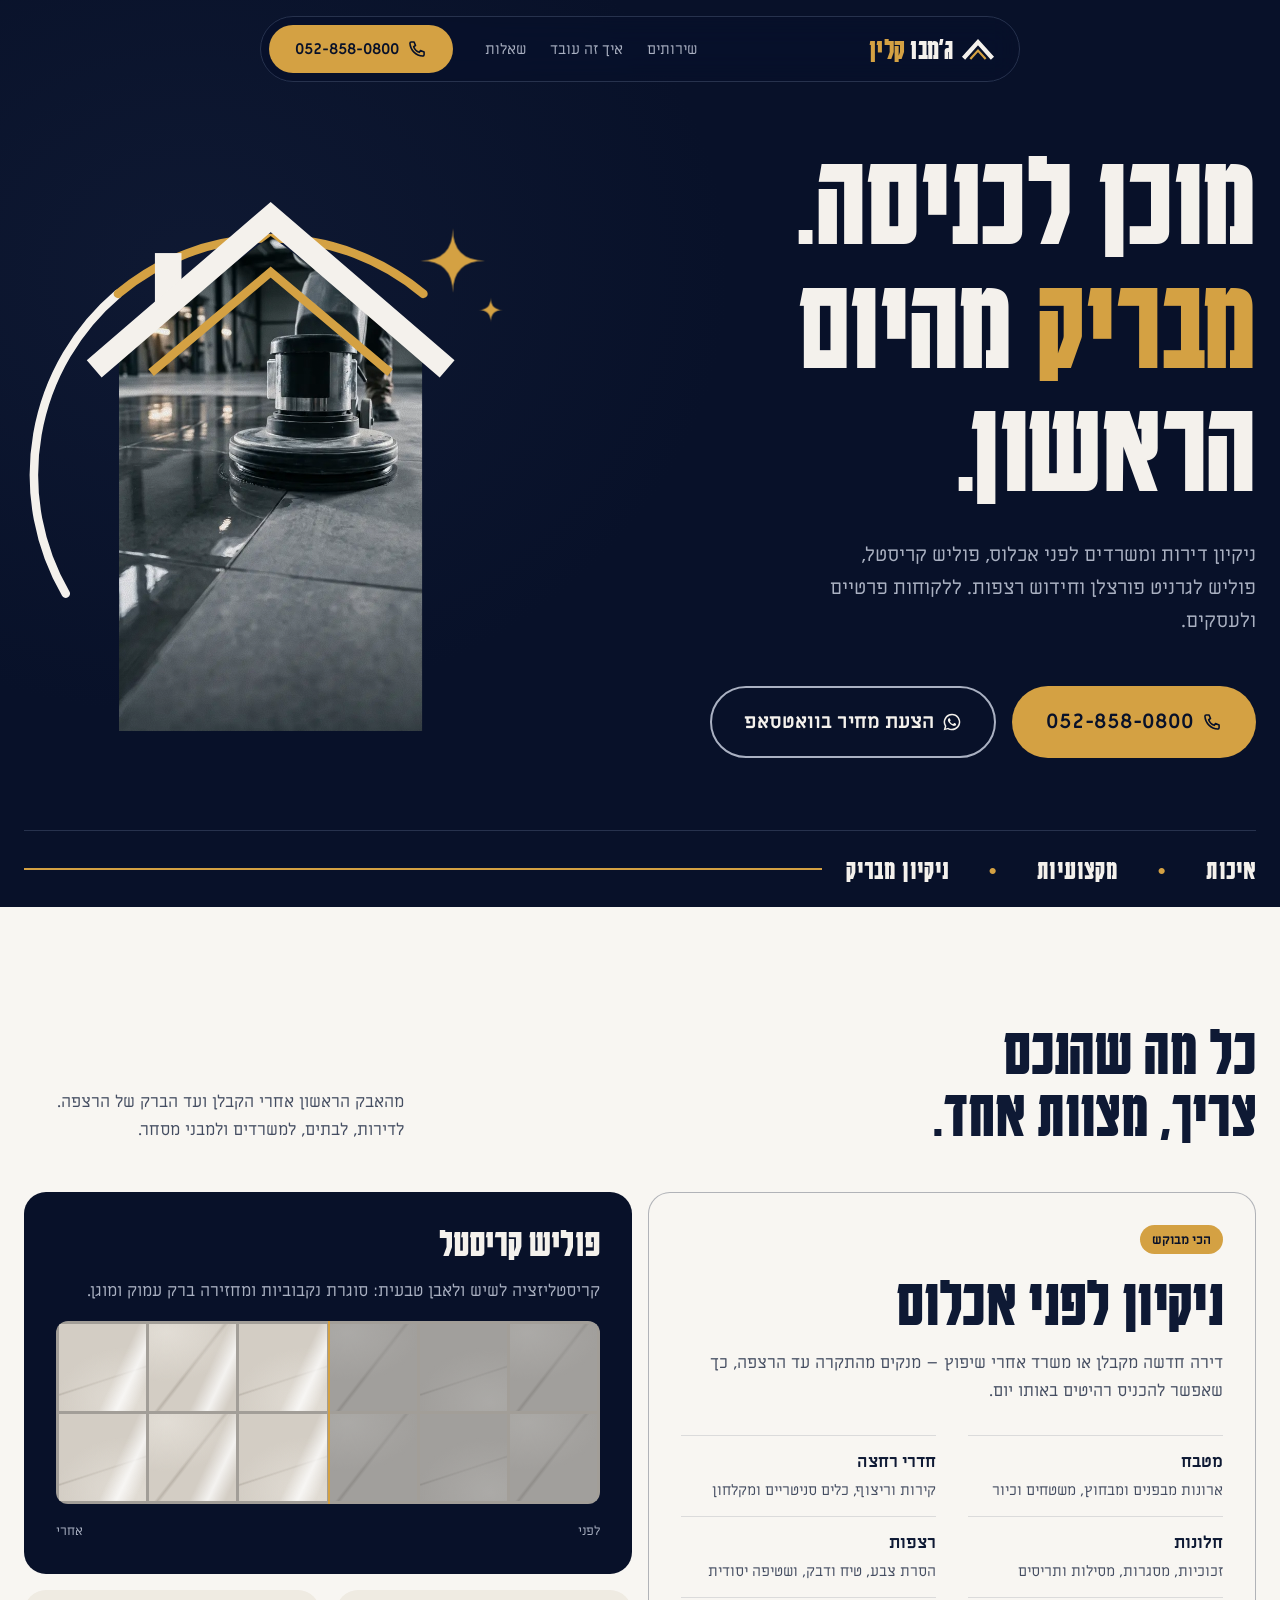
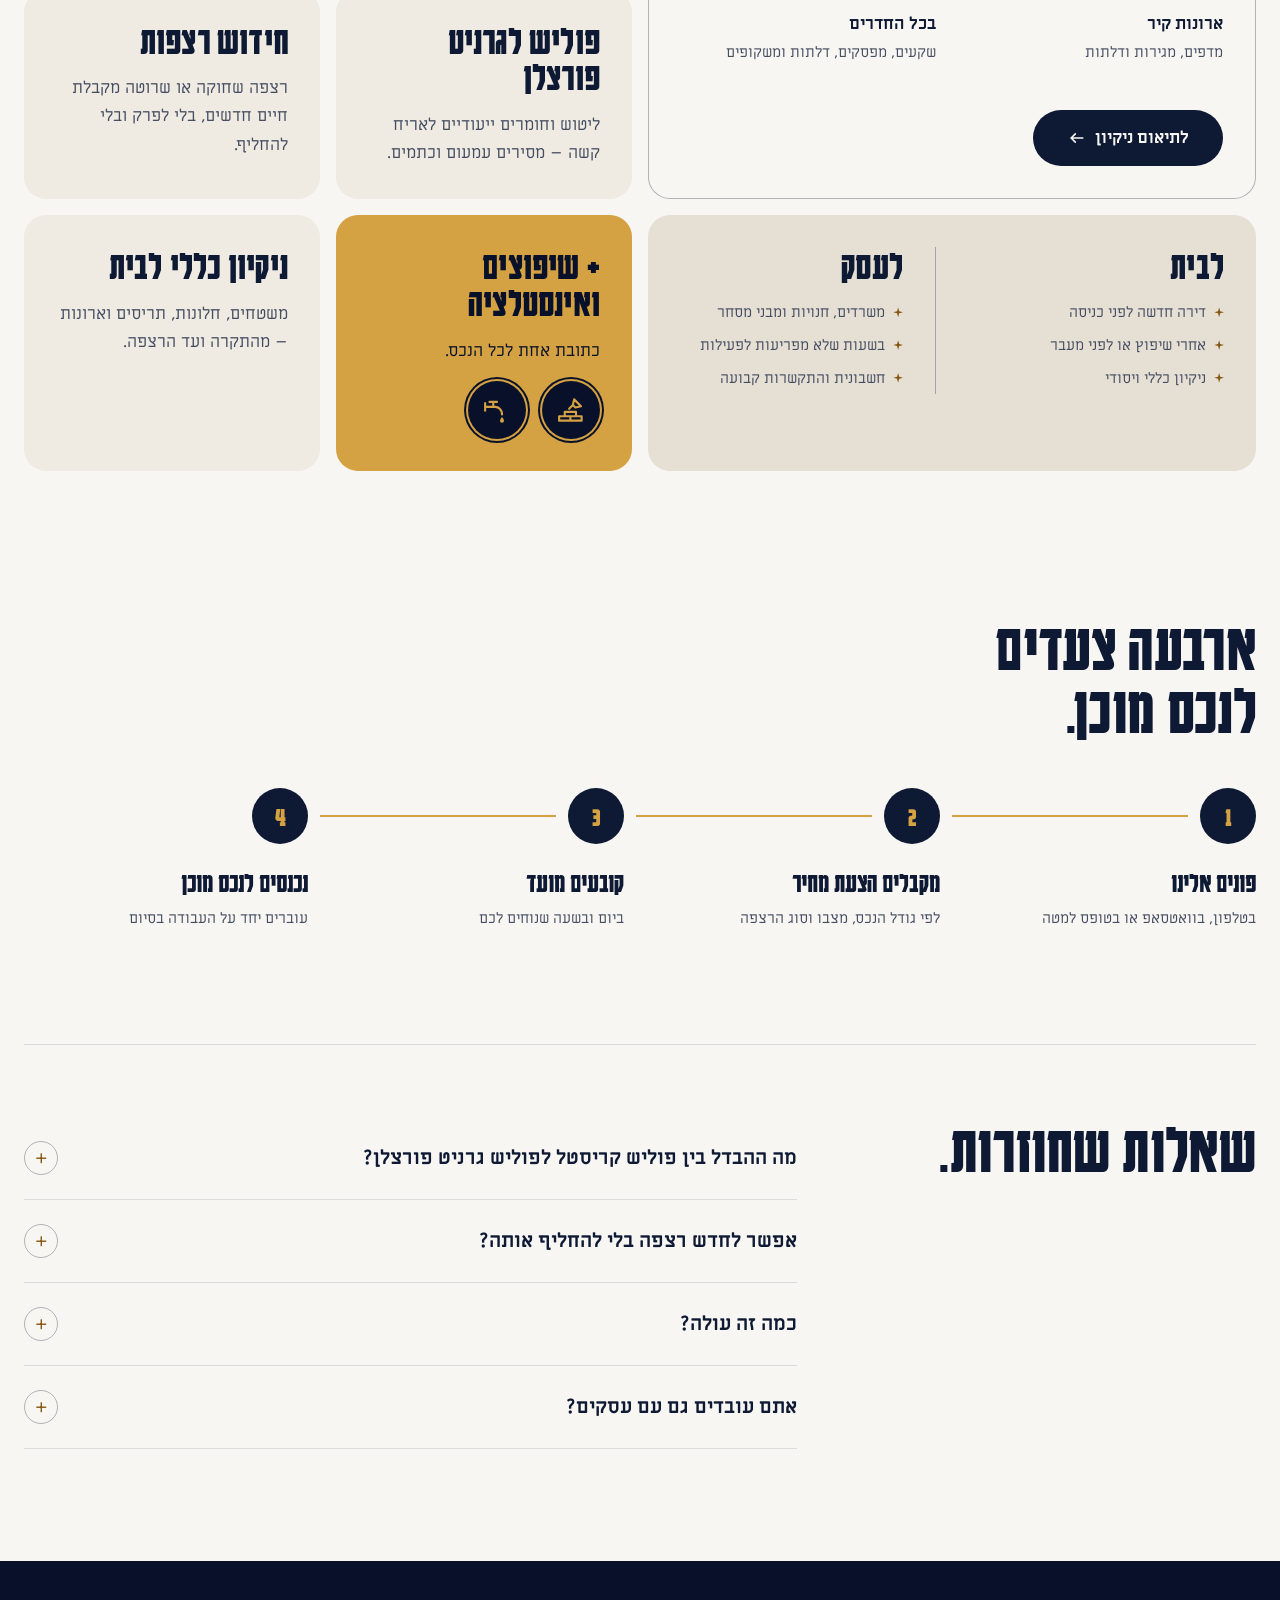
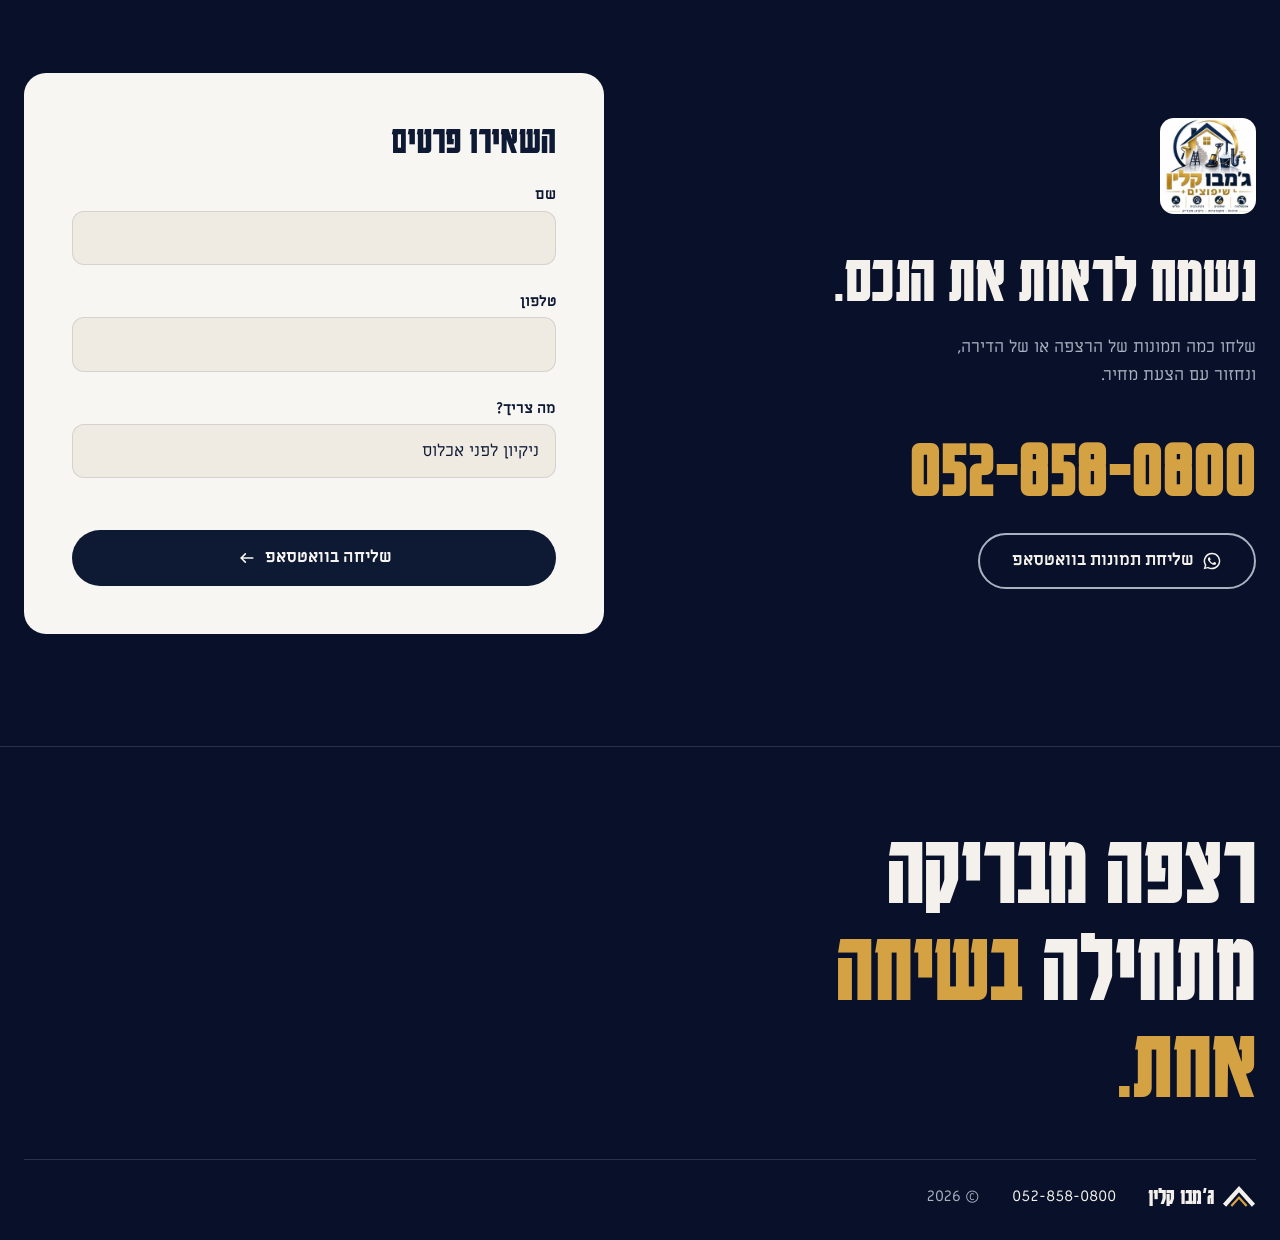
==== index.html @ 5976b494 "feat: modern bento redesign with Karantina and Miriam Libre Dark hero with the logo's house, a bento" ====
<!doctype html>
<html lang="he" dir="rtl">
<head>
<meta charset="utf-8">
<meta name="viewport" content="width=device-width, initial-scale=1">
<title>ג׳מבו קלין | ניקיון לפני אכלוס ופוליש רצפות</title>
<meta name="description" content="ג׳מבו קלין – ניקיון דירות ומשרדים לפני אכלוס, פוליש קריסטל, פוליש לגרניט פורצלן וחידוש רצפות. לקוחות פרטיים ועסקיים. 052-858-0800">
<meta name="theme-color" content="#141a33">
<meta property="og:title" content="ג׳מבו קלין | ניקיון לפני אכלוס ופוליש רצפות">
<meta property="og:image" content="https://ymtzioni.github.io/jumbo-clean/assets/og.jpg">
<link rel="icon" href="data:image/svg+xml,%3Csvg xmlns='http://www.w3.org/2000/svg' viewBox='0 0 40 40'%3E%3Cpath d='M4 30 L20 12 L36 30' fill='none' stroke='%231b2552' stroke-width='6'/%3E%3Cpath d='M12 31 L20 22 L28 31' fill='none' stroke='%23c9962e' stroke-width='3.5'/%3E%3Cpath d='M33 2 Q33 9 40 9 Q33 9 33 16 Q33 9 26 9 Q33 9 33 2Z' fill='%23c9962e'/%3E%3C/svg%3E">
<link rel="preload" as="image" href="assets/machine-800.webp" fetchpriority="high">
<link rel="preconnect" href="https://fonts.googleapis.com">
<link rel="preconnect" href="https://fonts.gstatic.com" crossorigin>
<link href="https://fonts.googleapis.com/css2?family=Karantina:wght@400;700&family=Miriam+Libre:wght@400;700&display=swap" rel="stylesheet">
<link rel="stylesheet" href="tokens.css">
<style>
/* Hallmark · macrostructure: Bento Grid · F1 knobs: tiles=7, spans=irregular, border=none (filled tiles)
 * genre: modern-minimal (service brand) · theme: custom · vibe: "modern trade brand, condensed type, navy and brass"
 * paper oklch(97.4% 0.006 85) · accent oklch(74% 0.125 80) brass · Karantina 700 + Miriam Libre
 * axes: light / display-condensed / warm — differs from last (Split Studio, Secular One) on display style
 * nav: N5 floating pill · footer: Ft5 statement · CTA: filled pill + C4 sticky bar
 * enrichment: Tier-B hand-SVG from the logo (house-clipped photo, roof, arc, sparkle) + Tier-A CSS tiles
 * reveal: one load entrance (headline + arc draw), no scroll reveals
 * Hallmark · pre-emit critique: P4 H5 E4 S5 R4 V5
 */
html,body{overflow-x:clip}
*{box-sizing:border-box}
body{margin:0;background:var(--color-paper);color:var(--color-ink);font-family:var(--font-body);font-size:var(--text-md);line-height:1.65;-webkit-font-smoothing:antialiased}
img{max-width:100%;height:auto;display:block}
a{color:inherit}
h1,h2,h3{font-family:var(--font-display);font-weight:700;line-height:.92;margin:0;letter-spacing:.005em;overflow-wrap:anywhere;min-width:0}
p{margin:0}
.wrap{width:min(1240px,100% - 2*var(--space-md));margin-inline:auto}
:focus-visible{outline:3px solid var(--color-focus);outline-offset:3px}
.num{direction:ltr;unicode-bidi:isolate;font-variant-numeric:tabular-nums;white-space:nowrap}

/* buttons */
.btn{display:inline-flex;align-items:center;justify-content:center;gap:var(--space-2xs);white-space:nowrap;font:700 var(--text-md)/1 var(--font-body);padding:var(--space-sm) var(--space-lg);border-radius:var(--radius-pill);border:var(--rule-strong) solid transparent;text-decoration:none;cursor:pointer;transition:background-color var(--dur-short) var(--ease-out),color var(--dur-short) var(--ease-out),border-color var(--dur-short) var(--ease-out)}
.btn svg{width:20px;height:20px;flex:none}
.btn:active{transform:translateY(1px)}
.btn[disabled]{opacity:.45;cursor:not-allowed}
.btn-gold{background:var(--color-accent);color:var(--color-night)}
.btn-gold:hover{background:var(--color-accent-2)}
.btn-ghost{border-color:var(--color-on-night-2);color:var(--color-on-night)}
.btn-ghost:hover{border-color:var(--color-on-night);background:var(--color-night-2)}
.btn-ink{background:var(--color-ink);color:var(--color-paper)}
.btn-ink:hover{background:var(--color-night-3)}

/* nav · N5 floating pill */
.pill{position:fixed;top:var(--space-sm);inset-inline:0;z-index:var(--z-sticky);display:flex;justify-content:center;pointer-events:none}
.pill nav{pointer-events:auto;display:flex;align-items:center;gap:var(--space-lg);padding:var(--space-2xs) var(--space-2xs) var(--space-2xs) var(--space-2xs);padding-inline-start:var(--space-md);background:var(--color-glass);backdrop-filter:blur(14px) saturate(1.4);-webkit-backdrop-filter:blur(14px) saturate(1.4);border:var(--rule-hair) solid var(--color-night-3);border-radius:var(--radius-pill);color:var(--color-on-night);width:min(760px,100% - 2*var(--space-sm))}
.mark{display:flex;align-items:center;gap:var(--space-2xs);text-decoration:none;white-space:nowrap}
.mark b{font:700 1.9rem/1 var(--font-display);letter-spacing:.01em}
.mark b i{font-style:normal;color:var(--color-accent)}
.roof{width:34px;height:auto;flex:none}
.roof{--roof-1:var(--color-on-night);--roof-2:var(--color-accent)}
.pill ul{display:flex;gap:var(--space-md);list-style:none;margin:0 auto 0 0;padding:0;font-size:var(--text-sm)}
.pill ul a{text-decoration:none;color:var(--color-on-night-2);white-space:nowrap;transition:color var(--dur-short) var(--ease-out)}
.pill ul a:hover{color:var(--color-on-night)}
.pill .btn{padding:var(--space-xs) var(--space-md);font-size:var(--text-sm)}

/* hero · dark, condensed headline + the logo's house */
.hero{background:var(--color-night);color:var(--color-on-night);padding:calc(var(--space-3xl) + var(--space-md)) 0 0;position:relative;overflow:hidden}
.hero::before{content:"";position:absolute;inset:0;opacity:.5;pointer-events:none;background:radial-gradient(60% 70% at 15% 30%,var(--color-night-2),transparent 70%)}
.hero-grid{position:relative;display:grid;grid-template-columns:minmax(0,7fr) minmax(0,5fr);gap:var(--space-xl);align-items:center}
.hero-text{animation:enter var(--dur-med) var(--ease-out) both}
@keyframes enter{from{opacity:0;transform:translateY(16px)}}
.hero h1{font-size:var(--text-display)}
.hero h1 span{color:var(--color-accent)}
.hero .lede{margin-top:var(--space-lg);font-size:var(--text-lg);color:var(--color-on-night-2);max-width:36ch}
.hero-cta{margin-top:var(--space-xl);display:flex;flex-wrap:wrap;gap:var(--space-sm)}
.hero-cta .btn{padding:var(--space-md) var(--space-lg);font-size:var(--text-lg)}
.house{margin:0}
.house svg{width:100%;height:auto;display:block;overflow:visible}
.house .light{stroke:var(--color-on-night)} .house .gold{stroke:var(--color-accent)}
.house .fill-light{fill:var(--color-on-night)} .house .fill-gold{fill:var(--color-accent)}
.house .draw{stroke-dasharray:1;animation:draw 1.3s var(--ease-out) .2s both}
@keyframes draw{from{stroke-dashoffset:1}to{stroke-dashoffset:0}}
.house .pop{transform-box:fill-box;transform-origin:center;animation:pop .55s var(--ease-out) 1.2s both}
@keyframes pop{from{opacity:0;transform:scale(.2) rotate(-40deg)}}
.motto{position:relative;display:flex;align-items:center;gap:var(--space-md);margin-top:var(--space-2xl);padding-block:var(--space-md);border-top:var(--rule-hair) solid var(--color-night-3);font:700 var(--text-xl)/1 var(--font-display);letter-spacing:.04em;white-space:nowrap;color:var(--color-on-night)}
.motto::after{content:"";flex:1;height:var(--rule-strong);background:var(--color-accent)}
.motto i{font-style:normal;color:var(--color-accent);margin-inline:var(--space-sm)}

/* section head */
.head{display:flex;justify-content:space-between;align-items:end;gap:var(--space-xl);margin-bottom:var(--space-xl)}
.head h2{font-size:var(--text-3xl);max-width:14ch}
.head p{color:var(--color-ink-2);max-width:38ch}

/* bento · F1 */
.services{padding-block:var(--space-3xl) var(--space-2xl)}
.bento{display:grid;grid-template-columns:repeat(4,minmax(0,1fr));grid-template-areas:"a a b b" "a a c d" "e e f g";gap:var(--space-sm)}
.t{border-radius:var(--radius-tile);padding:var(--space-lg);background:var(--color-paper-2);display:flex;flex-direction:column;gap:var(--space-sm);min-width:0}
.t h3{font-size:var(--text-2xl)}
.t p{color:var(--color-ink-2)}
.t-a{grid-area:a;background:var(--color-paper);border:var(--rule-hair) solid var(--color-rule-strong)}
.t-b{grid-area:b;background:var(--color-night);color:var(--color-on-night)}
.t-b p{color:var(--color-on-night-2)}
.t-c{grid-area:c}
.t-d{grid-area:d}
.t-e{grid-area:e;background:var(--color-paper-3)}
.t-f{grid-area:f;background:var(--color-accent);color:var(--color-night)}
.t-f p{color:var(--color-night)}
.t-g{grid-area:g}
.tag{align-self:flex-start;font-size:var(--text-xs);font-weight:700;padding:var(--space-3xs) var(--space-xs);border-radius:var(--radius-pill);background:var(--color-accent);color:var(--color-night)}
.t-a h3{font-size:var(--text-3xl)}
.checks{list-style:none;margin:auto 0 0;padding:0;display:grid;grid-template-columns:minmax(0,1fr) minmax(0,1fr);gap:0 var(--space-lg)}
.checks li{padding-block:var(--space-xs);border-top:var(--rule-hair) solid var(--color-rule)}
.checks b{display:block;font-weight:700}
.checks span{font-size:var(--text-sm);color:var(--color-ink-2)}
.t-a .btn{align-self:flex-start;margin-top:var(--space-sm)}
.duo{display:grid;grid-template-columns:minmax(0,1fr) minmax(0,1fr);gap:var(--space-lg)}
.duo>div+div{border-inline-start:var(--rule-hair) solid var(--color-rule-strong);padding-inline-start:var(--space-lg)}
.duo ul{list-style:none;margin:var(--space-xs) 0 0;padding:0;font-size:var(--text-sm);color:var(--color-ink-2)}
.duo li{padding-block:var(--space-3xs)}
.duo li::before{content:"";display:inline-block;width:.65em;height:.65em;margin-inline-end:var(--space-2xs);background:var(--color-accent-ink);clip-path:polygon(50% 0,61% 39%,100% 50%,61% 61%,50% 100%,39% 61%,0 50%,39% 39%)}
.discs{display:flex;gap:var(--space-sm);margin-top:auto}
.disc{width:58px;height:58px;border-radius:50%;background:var(--color-night);display:grid;place-items:center;box-shadow:0 0 0 2px var(--color-accent),0 0 0 4px var(--color-night)}
.disc svg{width:30px;height:30px;color:var(--color-accent)}

/* Tier-A CSS art · a floor half polished */
.tiles{display:grid;grid-template-columns:repeat(6,minmax(0,1fr));gap:3px;background:var(--color-grout);padding:3px;border-radius:12px;overflow:hidden;position:relative;margin-top:auto}
.tile{aspect-ratio:1;position:relative;overflow:hidden;background:radial-gradient(120% 80% at 20% 10%,var(--color-stone) 0%,transparent 70%),linear-gradient(128deg,transparent 47%,var(--color-stone-vein) 49.2%,transparent 51.5%),var(--color-stone-2)}
.tile:nth-child(even){background:radial-gradient(120% 90% at 80% 90%,var(--color-stone) 0%,transparent 70%),linear-gradient(162deg,transparent 60%,var(--color-stone-vein) 61.5%,transparent 63%),var(--color-stone-2)}
.tile.dull{filter:saturate(.5) brightness(.8) contrast(.85)}
.tile.gloss::before{content:"";position:absolute;inset:0;background:linear-gradient(160deg,var(--color-sheen-soft) 0%,transparent 35%,transparent 70%,var(--color-sheen-soft) 100%)}
.tile.gloss::after{content:"";position:absolute;inset:-40%;background:linear-gradient(115deg,transparent 42%,var(--color-sheen) 50%,transparent 58%);transform:translateX(60%);animation:sheen var(--dur-long) var(--ease-in-out) .8s both}
@keyframes sheen{to{transform:translateX(-60%)}}
.tiles::after{content:"";position:absolute;top:0;bottom:0;left:50%;width:var(--rule-strong);background:var(--color-accent)}
.tiles-cap{display:flex;justify-content:space-between;font-size:var(--text-xs);color:var(--color-on-night-2)}

/* process */
.process{padding-block:var(--space-2xl) var(--space-3xl)}
.process ol{list-style:none;margin:0;padding:0;display:grid;grid-template-columns:repeat(4,minmax(0,1fr));gap:var(--space-lg);counter-reset:s;position:relative}
.process li:not(:last-child)::after{content:"";position:absolute;top:27px;inset-inline-start:68px;width:calc(100% + var(--space-lg) - 80px);height:var(--rule-strong);background:var(--color-accent)}
.process li{counter-increment:s;position:relative}
.process li::before{content:counter(s);display:grid;place-items:center;width:56px;height:56px;border-radius:50%;background:var(--color-ink);color:var(--color-accent);font:700 var(--text-xl)/1 var(--font-display);box-shadow:0 0 0 6px var(--color-paper);margin-bottom:var(--space-md);position:relative}
.process b{display:block;font:700 var(--text-xl)/1 var(--font-display);margin-bottom:var(--space-2xs)}
.process span{color:var(--color-ink-2);font-size:var(--text-sm)}

/* faq */
.faq{display:grid;grid-template-columns:minmax(0,4fr) minmax(0,8fr);gap:var(--space-2xl);padding-block:var(--space-2xl) var(--space-3xl);border-top:var(--rule-hair) solid var(--color-rule)}
.faq h2{font-size:var(--text-3xl)}
details{border-bottom:var(--rule-hair) solid var(--color-rule)}
summary{list-style:none;cursor:pointer;padding-block:var(--space-md);font-weight:700;font-size:var(--text-lg);display:flex;justify-content:space-between;align-items:center;gap:var(--space-md)}
summary::-webkit-details-marker{display:none}
summary::after{content:"+";flex:none;display:grid;place-items:center;width:32px;height:32px;border-radius:50%;border:var(--rule-hair) solid var(--color-rule-strong);font-weight:400;color:var(--color-accent-ink);transition:transform var(--dur-short) var(--ease-out)}
details[open] summary::after{transform:rotate(45deg)}
details p{padding-bottom:var(--space-md);color:var(--color-ink-2);max-width:62ch}

/* contact */
.contact{background:var(--color-night);color:var(--color-on-night);padding-block:var(--space-3xl)}
.contact-grid{display:grid;grid-template-columns:minmax(0,1fr) minmax(0,1fr);gap:var(--space-2xl);align-items:center}
.contact h2{font-size:var(--text-3xl)}
.contact .lede{margin-top:var(--space-md);color:var(--color-on-night-2);max-width:34ch}
.big-tel{display:block;margin-top:var(--space-lg);font:700 var(--text-phone)/1 var(--font-display);color:var(--color-accent);text-decoration:none;direction:ltr;text-align:right;transition:color var(--dur-short) var(--ease-out)}
.big-tel:hover{color:var(--color-accent-2)}
.contact .btn-ghost{margin-top:var(--space-md)}
.contact .stamp{width:96px;border-radius:14px;margin-bottom:var(--space-lg)}
form{background:var(--color-paper);color:var(--color-ink);border-radius:var(--radius-tile);padding:var(--space-xl);display:grid;gap:var(--space-md)}
form h3{font-size:var(--text-2xl)}
label{display:grid;gap:var(--space-3xs);font-size:var(--text-sm);font-weight:700}
input,select{font:inherit;font-weight:400;font-size:var(--text-md);color:var(--color-ink);background:var(--color-paper-2);border:var(--rule-hair) solid var(--color-rule);border-radius:var(--radius-input);padding:var(--space-xs) var(--space-sm);width:100%}
select{appearance:none;-webkit-appearance:none}
input:hover,select:hover{border-color:var(--color-rule-strong)}
input:focus,select:focus{outline:none;border-color:var(--color-ink);background:var(--color-paper)}
input:focus-visible,select:focus-visible{outline:3px solid var(--color-focus);outline-offset:2px}
input[aria-invalid="true"]{border-color:var(--color-accent-ink)}
.err{font-size:var(--text-xs);color:var(--color-accent-ink);min-height:1.2em;margin-top:calc(-1 * var(--space-xs))}
form .btn{width:100%}

/* footer · Ft5 statement */
footer{background:var(--color-night);color:var(--color-on-night-2);border-top:var(--rule-hair) solid var(--color-night-3);padding-block:var(--space-2xl) var(--space-lg)}
.statement{font:700 var(--text-statement)/.95 var(--font-display);color:var(--color-on-night);max-width:16ch}
.statement span{color:var(--color-accent)}
.meta{display:flex;flex-wrap:wrap;align-items:center;gap:var(--space-2xs) var(--space-lg);margin-top:var(--space-xl);padding-top:var(--space-md);border-top:var(--rule-hair) solid var(--color-night-3);font-size:var(--text-sm)}
.meta a{text-decoration:none;color:var(--color-on-night)}
.meta .mark b{font-size:1.5rem;color:var(--color-on-night)}

/* C4 sticky bottom bar · phones */
.dock{display:none}

@media (max-width:1000px){
  .pill ul{display:none}
  .pill nav{justify-content:space-between}
  .hero-grid,.contact-grid,.faq{grid-template-columns:minmax(0,1fr)}
  .house{max-width:420px;width:100%;justify-self:center}
  .bento{grid-template-columns:repeat(2,minmax(0,1fr));grid-template-areas:"a a" "b b" "c d" "e e" "f g"}
  .head{flex-direction:column;align-items:start;gap:var(--space-sm)}
  .process ol{grid-template-columns:repeat(2,minmax(0,1fr));row-gap:var(--space-xl)}
  .process li::after{display:none}
}
@media (max-width:640px){
  .wrap{width:calc(100% - 2*var(--space-sm))}
  .pill .btn span{display:none}
  .pill .btn{padding:var(--space-xs)}
  .hero{padding-top:calc(var(--space-2xl) + var(--space-lg))}
  .hero-cta .btn{flex:1 1 100%}
  .motto{font-size:var(--text-lg)}
  .motto i{margin-inline:var(--space-2xs)}
  .bento{grid-template-columns:minmax(0,1fr);grid-template-areas:"a" "b" "c" "d" "e" "f" "g"}
  .t{padding:var(--space-md)}
  .checks{grid-template-columns:minmax(0,1fr)}
  .duo{grid-template-columns:minmax(0,1fr)}
  .duo>div+div{border-inline-start:0;padding-inline-start:0;border-top:var(--rule-hair) solid var(--color-rule-strong);padding-top:var(--space-md)}
  .process ol{grid-template-columns:minmax(0,1fr)}
  form{padding:var(--space-md)}
  footer{padding-bottom:calc(var(--space-2xl) + 40px)}
  .dock{display:grid;grid-template-columns:minmax(0,1fr) minmax(0,1fr);gap:var(--space-2xs);position:fixed;inset-inline:var(--space-sm);bottom:var(--space-sm);z-index:var(--z-sticky)}
  .dock .btn{padding:var(--space-sm)}
  .dock .btn-ink{border-color:var(--color-on-night-2)}
}
@media (prefers-reduced-motion:reduce){
  .hero-text{animation:fade 150ms linear both}
  @keyframes fade{from{opacity:0}}
  .house .draw{animation:none}
  .house .pop{animation:fade 150ms linear both}
  .tile.gloss::after{animation:none;transform:translateX(0)}
  .btn,summary::after{transition:none}
}
</style>
</head>
<body>

<svg width="0" height="0" style="position:absolute" aria-hidden="true">
  <symbol id="i-phone" viewBox="0 0 24 24"><path fill="none" stroke="currentColor" stroke-width="1.9" stroke-linejoin="round" d="M5 3.5h3.5l1.7 4.3-2.2 1.4a11 11 0 0 0 6.8 6.8l1.4-2.2 4.3 1.7V19a1.5 1.5 0 0 1-1.5 1.5A16.5 16.5 0 0 1 3.5 5 1.5 1.5 0 0 1 5 3.5z"/></symbol>
  <symbol id="i-wa" viewBox="0 0 24 24"><path fill="currentColor" d="M12 2a10 10 0 0 0-8.6 15.1L2 22l5-1.3A10 10 0 1 0 12 2zm0 18.2a8.2 8.2 0 0 1-4.2-1.15l-.3-.18-3 .78.8-2.9-.2-.3A8.2 8.2 0 1 1 12 20.2zm4.5-6.1c-.25-.12-1.46-.72-1.69-.8-.23-.08-.39-.12-.55.12-.16.25-.63.8-.78.97-.14.16-.29.18-.53.06a6.7 6.7 0 0 1-3.3-2.9c-.25-.43.25-.4.71-1.33.08-.16.04-.3-.02-.42-.06-.12-.55-1.33-.76-1.82-.2-.48-.4-.41-.55-.42h-.47a.9.9 0 0 0-.65.3 2.7 2.7 0 0 0-.85 2.02 4.7 4.7 0 0 0 1 2.5 10.8 10.8 0 0 0 4.13 3.65c1.54.66 2.14.72 2.9.6.47-.07 1.46-.6 1.66-1.17.2-.58.2-1.07.15-1.17-.07-.1-.23-.16-.47-.28z"/></symbol>
  <symbol id="i-arrow" viewBox="0 0 24 24"><path fill="none" stroke="currentColor" stroke-width="1.9" stroke-linecap="round" d="M19 12H5m5-5l-5 5 5 5"/></symbol>
  <symbol id="i-roof" viewBox="0 0 40 28"><path d="M3 25 L20 6 L37 25" fill="none" stroke-width="5" style="stroke:var(--roof-1)"/><path d="M11 26 L20 16 L29 26" fill="none" stroke-width="2.6" style="stroke:var(--roof-2)"/></symbol>
</svg>

<header class="pill">
  <nav aria-label="ראשי">
    <a class="mark" href="./"><svg class="roof" viewBox="0 0 40 28" aria-hidden="true"><use href="#i-roof"/></svg><b>ג׳מבו <i>קלין</i></b></a>
    <ul>
      <li><a href="#services">שירותים</a></li>
      <li><a href="#process">איך זה עובד</a></li>
      <li><a href="#faq">שאלות</a></li>
    </ul>
    <a class="btn btn-gold" href="tel:0528580800" aria-label="התקשרו 052-858-0800"><svg><use href="#i-phone"/></svg><span class="num">052-858-0800</span></a>
  </nav>
</header>

<main>
  <section class="hero">
    <div class="wrap">
      <div class="hero-grid">
        <div class="hero-text">
          <h1>מוכן לכניסה.<br><span>מבריק</span> מהיום הראשון.</h1>
          <p class="lede">ניקיון דירות ומשרדים לפני אכלוס, פוליש קריסטל, פוליש לגרניט פורצלן וחידוש רצפות. ללקוחות פרטיים ולעסקים.</p>
          <div class="hero-cta">
            <a class="btn btn-gold" href="tel:0528580800"><svg><use href="#i-phone"/></svg><span class="num">052-858-0800</span></a>
            <a class="btn btn-ghost" href="https://wa.me/972528580800" target="_blank" rel="noopener"><svg><use href="#i-wa"/></svg>הצעת מחיר בוואטסאפ</a>
          </div>
        </div>
        <figure class="house">
          <svg viewBox="0 0 520 600" role="img" aria-label="מכונת פוליש מלטשת רצפת גרניט פורצלן">
            <defs>
              <clipPath id="house-clip"><path d="M100 198 L260 78 L420 198 V600 H100Z"/></clipPath>
              <filter id="grain"><feTurbulence type="fractalNoise" baseFrequency=".9" numOctaves="2"/><feColorMatrix values="0 0 0 0 0  0 0 0 0 0  0 0 0 0 0  0 0 0 .14 0"/></filter>
            </defs>
            <path class="light draw" pathLength="1" d="M44 455 A250 250 0 0 1 99 139" fill="none" stroke-width="9" stroke-linecap="round"/>
            <path class="gold draw" pathLength="1" d="M99 139 A250 250 0 0 1 421 139" fill="none" stroke-width="9" stroke-linecap="round"/>
            <rect class="fill-light" x="138" y="96" width="28" height="70"/>
            <g clip-path="url(#house-clip)">
              <image href="assets/machine-800.webp" x="100" y="60" width="320" height="540" preserveAspectRatio="xMidYMid slice"/>
              <rect x="100" y="60" width="320" height="540" filter="url(#grain)"/>
            </g>
            <path class="light" d="M74 218 L260 58 L446 218" fill="none" stroke-width="24"/>
            <path class="gold" d="M134 222 L260 116 L386 222" fill="none" stroke-width="9"/>
            <path class="fill-gold pop" d="M452 70 Q452 104 486 104 Q452 104 452 138 Q452 104 418 104 Q452 104 452 70Z"/>
            <path class="fill-gold pop" d="M492 143 Q492 156 505 156 Q492 156 492 169 Q492 156 479 156 Q492 156 492 143Z"/>
          </svg>
        </figure>
      </div>
      <p class="motto">איכות<i>•</i>מקצועיות<i>•</i>ניקיון מבריק</p>
    </div>
  </section>

  <section class="wrap services" id="services">
    <div class="head">
      <h2>כל מה שהנכס צריך, מצוות אחד.</h2>
      <p>מהאבק הראשון אחרי הקבלן ועד הברק של הרצפה. לדירות, לבתים, למשרדים ולמבני מסחר.</p>
    </div>
    <div class="bento">
      <article class="t t-a">
        <span class="tag">הכי מבוקש</span>
        <h3>ניקיון לפני אכלוס</h3>
        <p>דירה חדשה מקבלן או משרד אחרי שיפוץ – מנקים מהתקרה עד הרצפה, כך שאפשר להכניס רהיטים באותו יום.</p>
        <ul class="checks">
          <li><b>מטבח</b><span>ארונות מבפנים ומבחוץ, משטחים וכיור</span></li>
          <li><b>חדרי רחצה</b><span>קירות וריצוף, כלים סניטריים ומקלחון</span></li>
          <li><b>חלונות</b><span>זכוכיות, מסגרות, מסילות ותריסים</span></li>
          <li><b>רצפות</b><span>הסרת צבע, טיח ודבק, ושטיפה יסודית</span></li>
          <li><b>ארונות קיר</b><span>מדפים, מגירות ודלתות</span></li>
          <li><b>בכל החדרים</b><span>שקעים, מפסקים, דלתות ומשקופים</span></li>
        </ul>
        <a class="btn btn-ink" href="#contact">לתיאום ניקיון <svg><use href="#i-arrow"/></svg></a>
      </article>
      <article class="t t-b">
        <h3>פוליש קריסטל</h3>
        <p>קריסטליזציה לשיש ולאבן טבעית: סוגרת נקבוביות ומחזירה ברק עמוק ומוגן.</p>
        <div class="tiles" role="img" aria-label="איור: רצפה שחציה לפני ליטוש וחציה אחרי">
          <i class="tile dull"></i><i class="tile dull"></i><i class="tile dull"></i><i class="tile gloss"></i><i class="tile gloss"></i><i class="tile gloss"></i>
          <i class="tile dull"></i><i class="tile dull"></i><i class="tile dull"></i><i class="tile gloss"></i><i class="tile gloss"></i><i class="tile gloss"></i>
        </div>
        <div class="tiles-cap"><span>לפני</span><span>אחרי</span></div>
      </article>
      <article class="t t-c">
        <h3>פוליש לגרניט פורצלן</h3>
        <p>ליטוש וחומרים ייעודיים לאריח קשה – מסירים עמעום וכתמים.</p>
      </article>
      <article class="t t-d">
        <h3>חידוש רצפות</h3>
        <p>רצפה שחוקה או שרוטה מקבלת חיים חדשים, בלי לפרק ובלי להחליף.</p>
      </article>
      <article class="t t-e">
        <div class="duo">
          <div>
            <h3>לבית</h3>
            <ul><li>דירה חדשה לפני כניסה</li><li>אחרי שיפוץ או לפני מעבר</li><li>ניקיון כללי ויסודי</li></ul>
          </div>
          <div>
            <h3>לעסק</h3>
            <ul><li>משרדים, חנויות ומבני מסחר</li><li>בשעות שלא מפריעות לפעילות</li><li>חשבונית והתקשרות קבועה</li></ul>
          </div>
        </div>
      </article>
      <article class="t t-f">
        <h3>+ שיפוצים ואינסטלציה</h3>
        <p>כתובת אחת לכל הנכס.</p>
        <div class="discs" aria-hidden="true">
          <span class="disc"><svg viewBox="0 0 24 24"><path fill="none" stroke="currentColor" stroke-width="1.7" stroke-linecap="round" stroke-linejoin="round" d="M2.5 20.5h9v-3.5h-9zM11.5 20.5h9v-3.5h-9zM7 17v-3.5h9V17M14.5 3.5l5.5 5.5-4.5 1-2-2z M13.5 8l-3 3"/></svg></span>
          <span class="disc"><svg viewBox="0 0 24 24"><path fill="none" stroke="currentColor" stroke-width="1.7" stroke-linecap="round" stroke-linejoin="round" d="M2.5 9.5h8a5.5 5.5 0 0 1 5.5 5.5v.5 M9 9.5V5.5 M6 5.5h6 M2.5 6.5v6"/><path fill="currentColor" d="M16 17.5c-1.2 1.6-1.6 2.4-1.6 3.1a1.6 1.6 0 0 0 3.2 0c0-.7-.4-1.5-1.6-3.1z"/></svg></span>
        </div>
      </article>
      <article class="t t-g">
        <h3>ניקיון כללי לבית</h3>
        <p>משטחים, חלונות, תריסים וארונות – מהתקרה ועד הרצפה.</p>
      </article>
    </div>
  </section>

  <section class="wrap process" id="process">
    <div class="head">
      <h2>ארבעה צעדים לנכס מוכן.</h2>
    </div>
    <ol>
      <li><b>פונים אלינו</b><span>בטלפון, בוואטסאפ או בטופס למטה</span></li>
      <li><b>מקבלים הצעת מחיר</b><span>לפי גודל הנכס, מצבו וסוג הרצפה</span></li>
      <li><b>קובעים מועד</b><span>ביום ובשעה שנוחים לכם</span></li>
      <li><b>נכנסים לנכס מוכן</b><span>עוברים יחד על העבודה בסיום</span></li>
    </ol>
  </section>

  <section class="wrap faq" id="faq">
    <h2>שאלות שחוזרות.</h2>
    <div>
      <details><summary>מה ההבדל בין פוליש קריסטל לפוליש גרניט פורצלן?</summary><p>פוליש קריסטל מיועד לשיש ולאבן טבעית: הוא סוגר נקבוביות ומעניק ברק עמוק. גרניט פורצלן קשה יותר ומקבל ליטוש וחומרים אחרים. נגיד לכם מה מתאים אחרי שנראה את הרצפה.</p></details>
      <details><summary>אפשר לחדש רצפה בלי להחליף אותה?</summary><p>ברוב המקרים כן. ליטוש מקצועי מסיר שריטות, כתמים ועמעום, בעלות נמוכה בהרבה מהחלפה.</p></details>
      <details><summary>כמה זה עולה?</summary><p>תלוי בגודל הנכס, במצבו ובסוג השירות. התקשרו או שלחו תמונות בוואטסאפ ותקבלו הצעת מחיר.</p></details>
      <details><summary>אתם עובדים גם עם עסקים?</summary><p>כן – משרדים, חנויות ומבני מסחר, בעבודה חד פעמית או בהתקשרות קבועה.</p></details>
    </div>
  </section>
</main>

<section class="contact" id="contact">
  <div class="wrap contact-grid">
    <div>
      <img class="stamp" src="assets/logo-240.webp" srcset="assets/logo-240.webp 1x, assets/logo-480.webp 2x" width="96" height="96" loading="lazy" alt="הלוגו של ג׳מבו קלין">
      <h2>נשמח לראות את הנכס.</h2>
      <p class="lede">שלחו כמה תמונות של הרצפה או של הדירה, ונחזור עם הצעת מחיר.</p>
      <a class="big-tel" href="tel:0528580800">052-858-0800</a>
      <a class="btn btn-ghost" href="https://wa.me/972528580800" target="_blank" rel="noopener"><svg><use href="#i-wa"/></svg>שליחת תמונות בוואטסאפ</a>
    </div>
    <form id="lead" novalidate>
      <h3>השאירו פרטים</h3>
      <label>שם<input name="name" autocomplete="name" required></label>
      <label>טלפון<input name="phone" type="tel" inputmode="tel" autocomplete="tel" required></label>
      <label>מה צריך?
        <select name="service">
          <option>ניקיון לפני אכלוס</option>
          <option>פוליש קריסטל</option>
          <option>פוליש לגרניט פורצלן</option>
          <option>חידוש רצפה</option>
          <option>ניקיון כללי לבית</option>
          <option>ניקיון משרד או מבנה מסחרי</option>
          <option>שיפוצים או אינסטלציה</option>
        </select>
      </label>
      <p class="err" id="err" role="alert"></p>
      <button class="btn btn-ink" type="submit">שליחה בוואטסאפ <svg><use href="#i-arrow"/></svg></button>
    </form>
  </div>
</section>

<footer>
  <div class="wrap">
    <p class="statement">רצפה מבריקה מתחילה <span>בשיחה אחת.</span></p>
    <div class="meta">
      <span class="mark"><svg class="roof" viewBox="0 0 40 28" aria-hidden="true"><use href="#i-roof"/></svg><b>ג׳מבו קלין</b></span>
      <a class="num" href="tel:0528580800">052-858-0800</a>
      <span>© <span id="y"></span></span>
    </div>
  </div>
</footer>

<nav class="dock" aria-label="יצירת קשר">
  <a class="btn btn-gold" href="tel:0528580800"><svg><use href="#i-phone"/></svg>התקשרו</a>
  <a class="btn btn-ink" href="https://wa.me/972528580800" target="_blank" rel="noopener"><svg><use href="#i-wa"/></svg>וואטסאפ</a>
</nav>

<script>
  document.getElementById('y').textContent = new Date().getFullYear();

  document.getElementById('lead').addEventListener('submit', e => {
    e.preventDefault();
    const f = e.target, err = document.getElementById('err');
    const name = f.name.value.trim(), phone = f.phone.value.trim();
    f.name.removeAttribute('aria-invalid'); f.phone.removeAttribute('aria-invalid');
    if (!name) { f.name.setAttribute('aria-invalid', 'true'); err.textContent = 'חסר שם.'; f.name.focus(); return; }
    if (phone.replace(/\D/g, '').length < 9) { f.phone.setAttribute('aria-invalid', 'true'); err.textContent = 'מספר הטלפון קצר מדי.'; f.phone.focus(); return; }
    err.textContent = '';
    const text = ['היי ג׳מבו קלין, אשמח להצעת מחיר', 'שם: ' + name, 'טלפון: ' + phone, 'שירות: ' + f.service.value].join('\n');
    window.open('https://wa.me/972528580800?text=' + encodeURIComponent(text), '_blank');
  });
</script>
</body>
</html>
---- tokens.css ----
/* Hallmark · tokens · Jumbo Clean v4 · custom (vibe: "modern trade brand, condensed type, navy and brass") */
:root{
  /* colour — anchored on the logo's navy and brass */
  --color-paper:      oklch(97.4% 0.006 85);
  --color-paper-2:    oklch(94% 0.012 82);
  --color-paper-3:    oklch(90.5% 0.016 80);
  --color-ink:        oklch(22% 0.055 266);
  --color-ink-2:      oklch(42% 0.035 266);
  --color-ink-3:      oklch(56% 0.02 266);
  --color-rule:       oklch(22% 0.055 266 / 0.12);
  --color-rule-strong:oklch(22% 0.055 266 / 0.3);
  --color-accent:     oklch(74% 0.125 80);
  --color-accent-2:   oklch(80% 0.11 85);
  --color-accent-ink: oklch(50% 0.10 72);
  --color-night:      oklch(18.5% 0.05 266);
  --color-night-2:    oklch(25% 0.055 266);
  --color-night-3:    oklch(32% 0.05 266);
  --color-on-night:   oklch(96% 0.008 85);
  --color-on-night-2: oklch(76% 0.025 266);
  --color-glass:      oklch(18.5% 0.05 266 / 0.82);
  --color-focus:      oklch(66% 0.16 245);
  --color-stone:      oklch(90% 0.012 80);
  --color-stone-2:    oklch(85% 0.014 80);
  --color-stone-vein: oklch(60% 0.02 75 / 0.32);
  --color-grout:      oklch(70% 0.01 80);
  --color-sheen:      oklch(100% 0 0 / 0.75);
  --color-sheen-soft: oklch(100% 0 0 / 0.35);

  /* type */
  --font-display: "Karantina", "Miriam Libre", sans-serif;
  --font-body:    "Miriam Libre", system-ui, sans-serif;

  --text-xs: 0.8125rem; --text-sm: 0.9375rem; --text-md: 1.0625rem;
  --text-lg: 1.25rem;   --text-xl: 1.75rem;   --text-2xl: 2.5rem;
  --text-3xl: clamp(2.75rem, 5.5vw, 4.25rem);
  --text-display: clamp(4rem, 10.5vw, 9.25rem);
  --text-phone: clamp(3rem, 7vw, 5.5rem);
  --text-statement: clamp(3rem, 8vw, 7rem);

  /* space · 4pt */
  --space-3xs: 0.25rem; --space-2xs: 0.5rem; --space-xs: 0.75rem;
  --space-sm: 1rem;     --space-md: 1.5rem;  --space-lg: 2rem;
  --space-xl: 3rem;     --space-2xl: 4.5rem; --space-3xl: 7rem;

  --radius-tile: 22px; --radius-pill: 999px; --radius-input: 12px;
  --rule-hair: 1px; --rule-strong: 2px;

  --ease-out: cubic-bezier(0.16, 1, 0.3, 1);
  --ease-in-out: cubic-bezier(0.65, 0, 0.35, 1);
  --dur-short: 180ms; --dur-med: 480ms; --dur-long: 1600ms;

  --z-base: 0; --z-raised: 10; --z-sticky: 40;
}
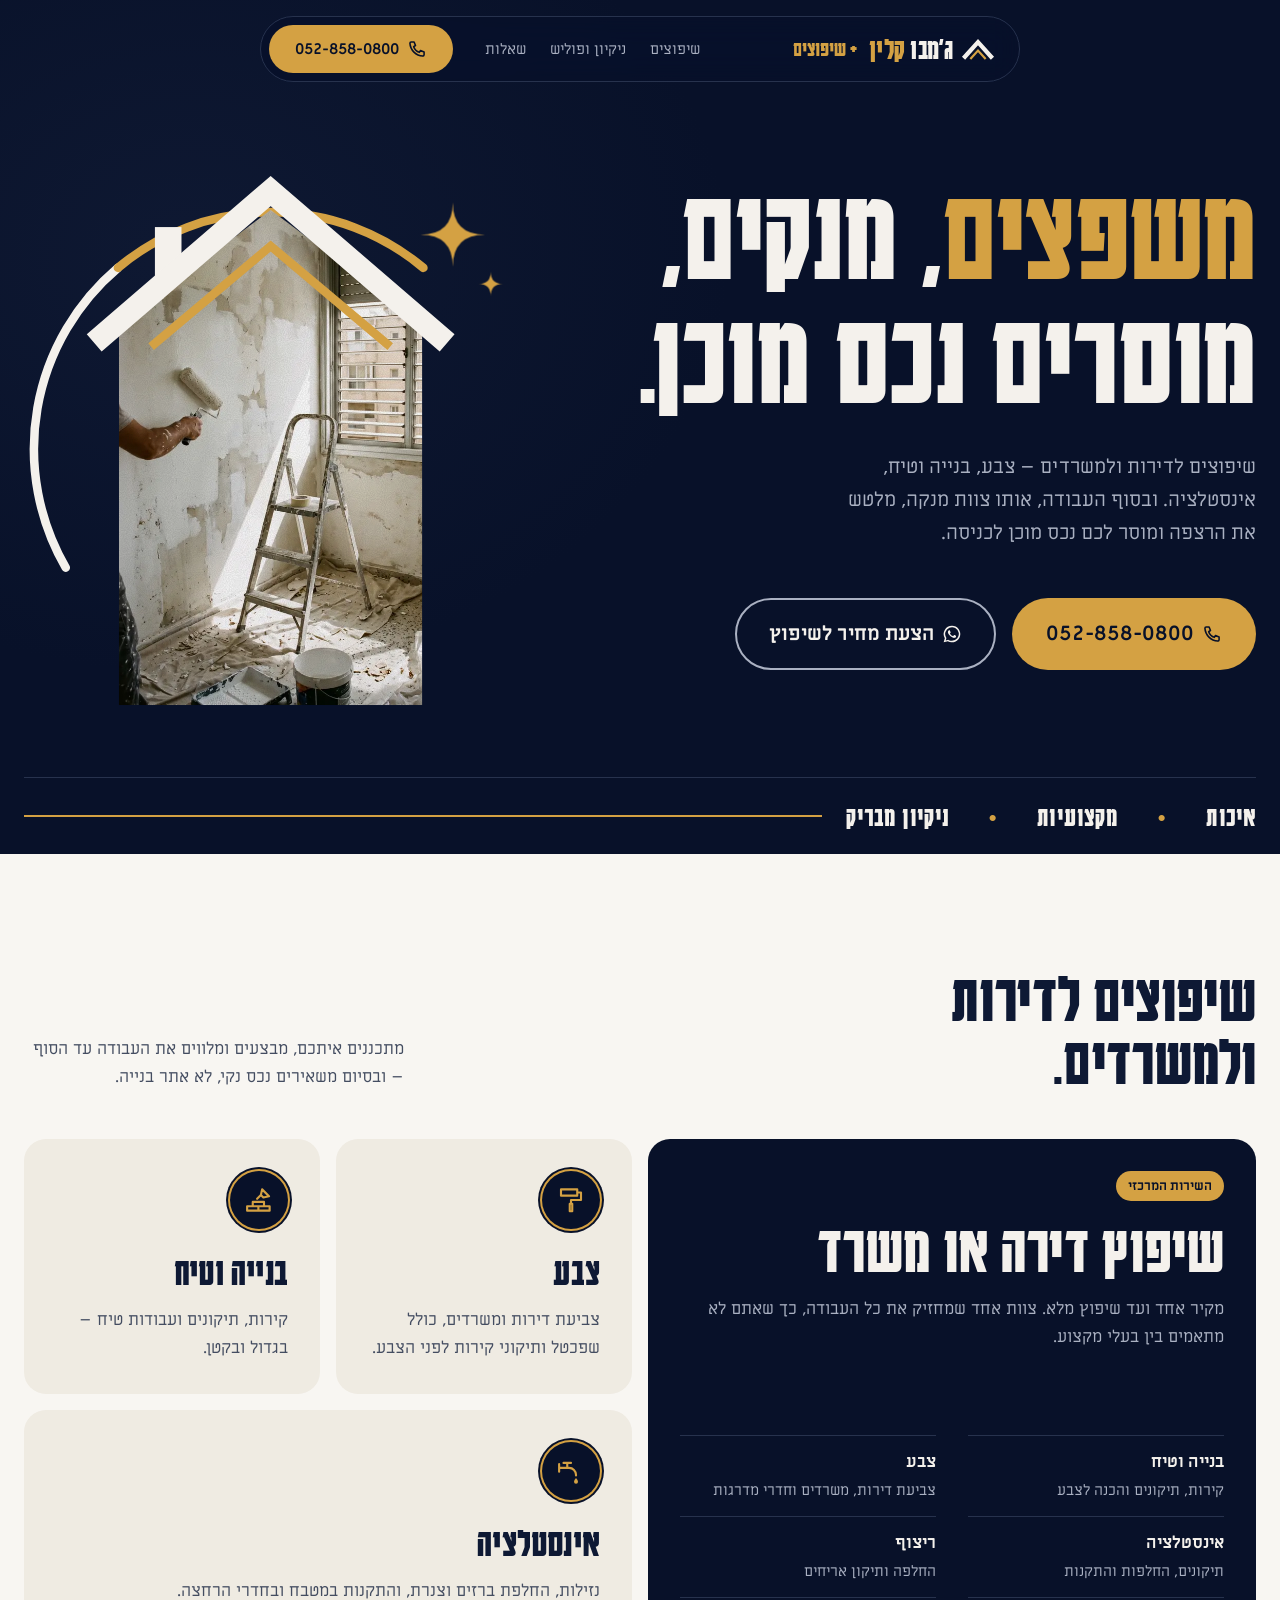
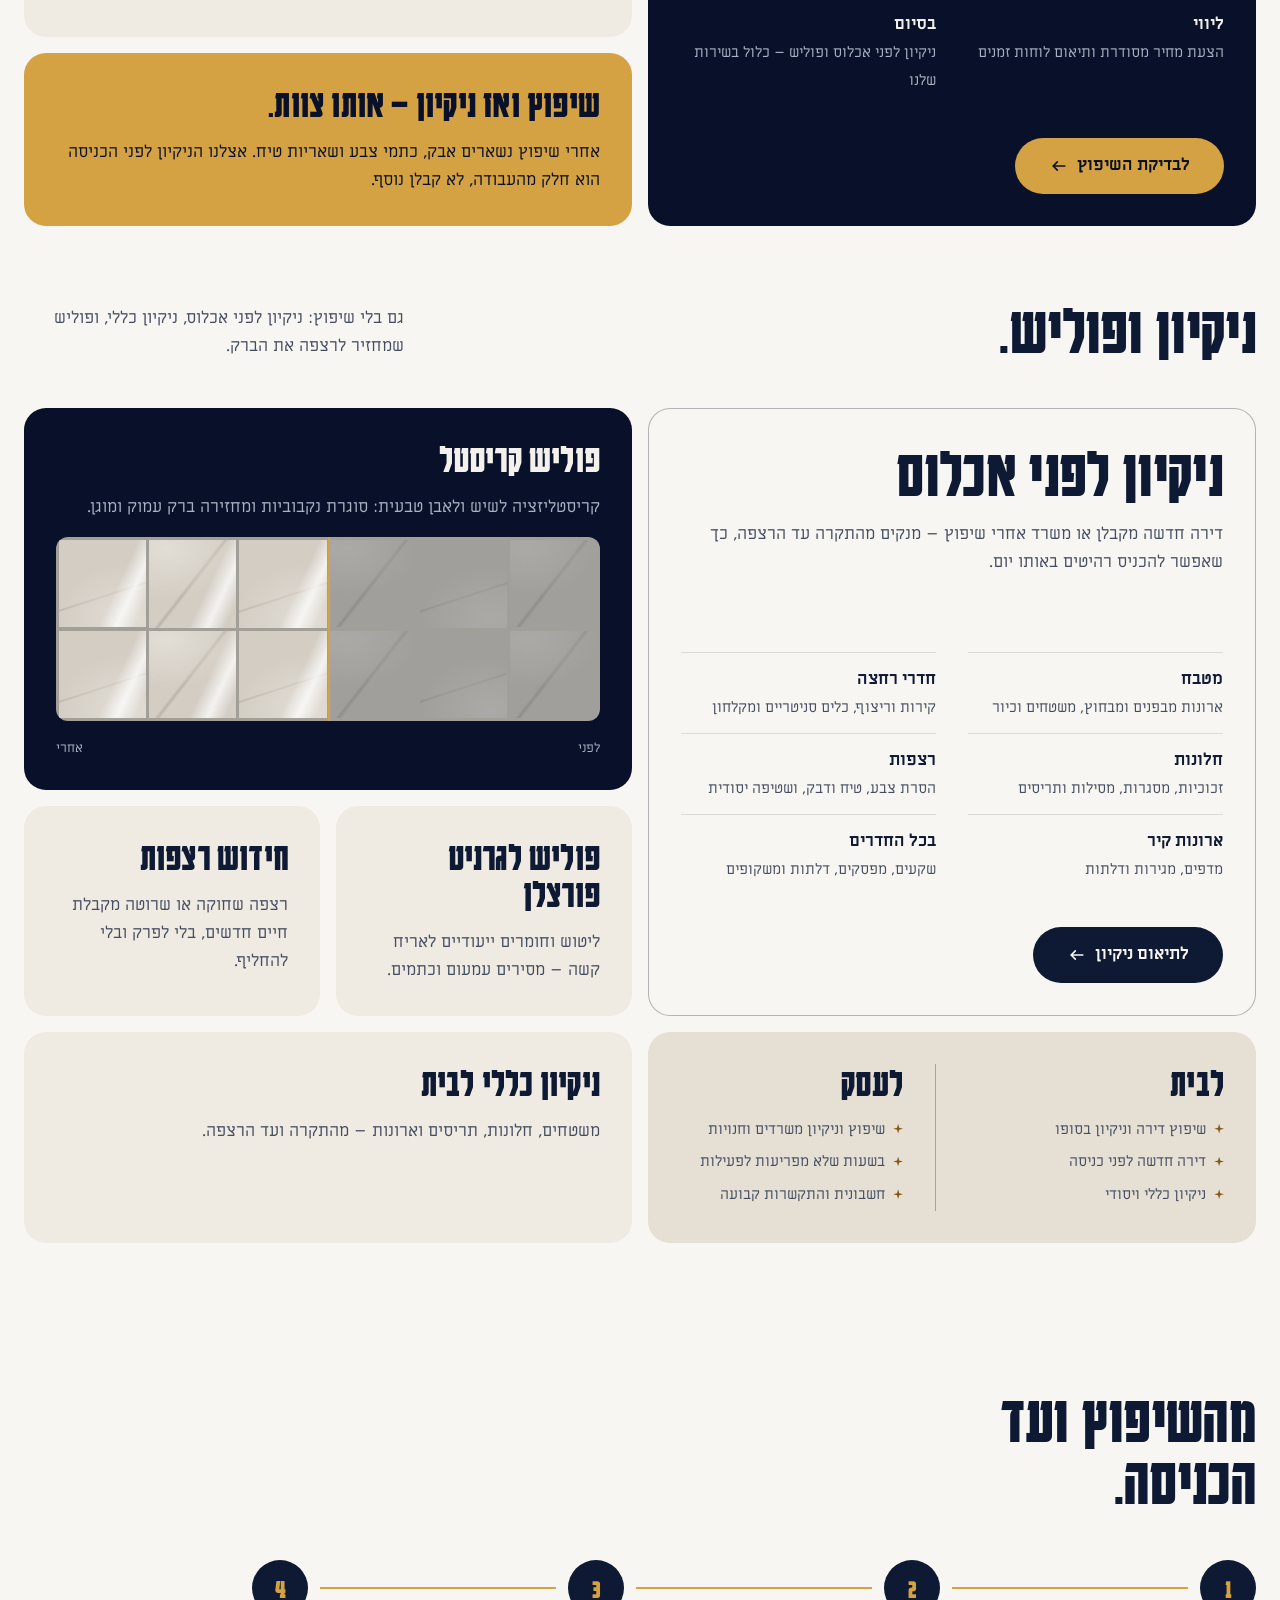
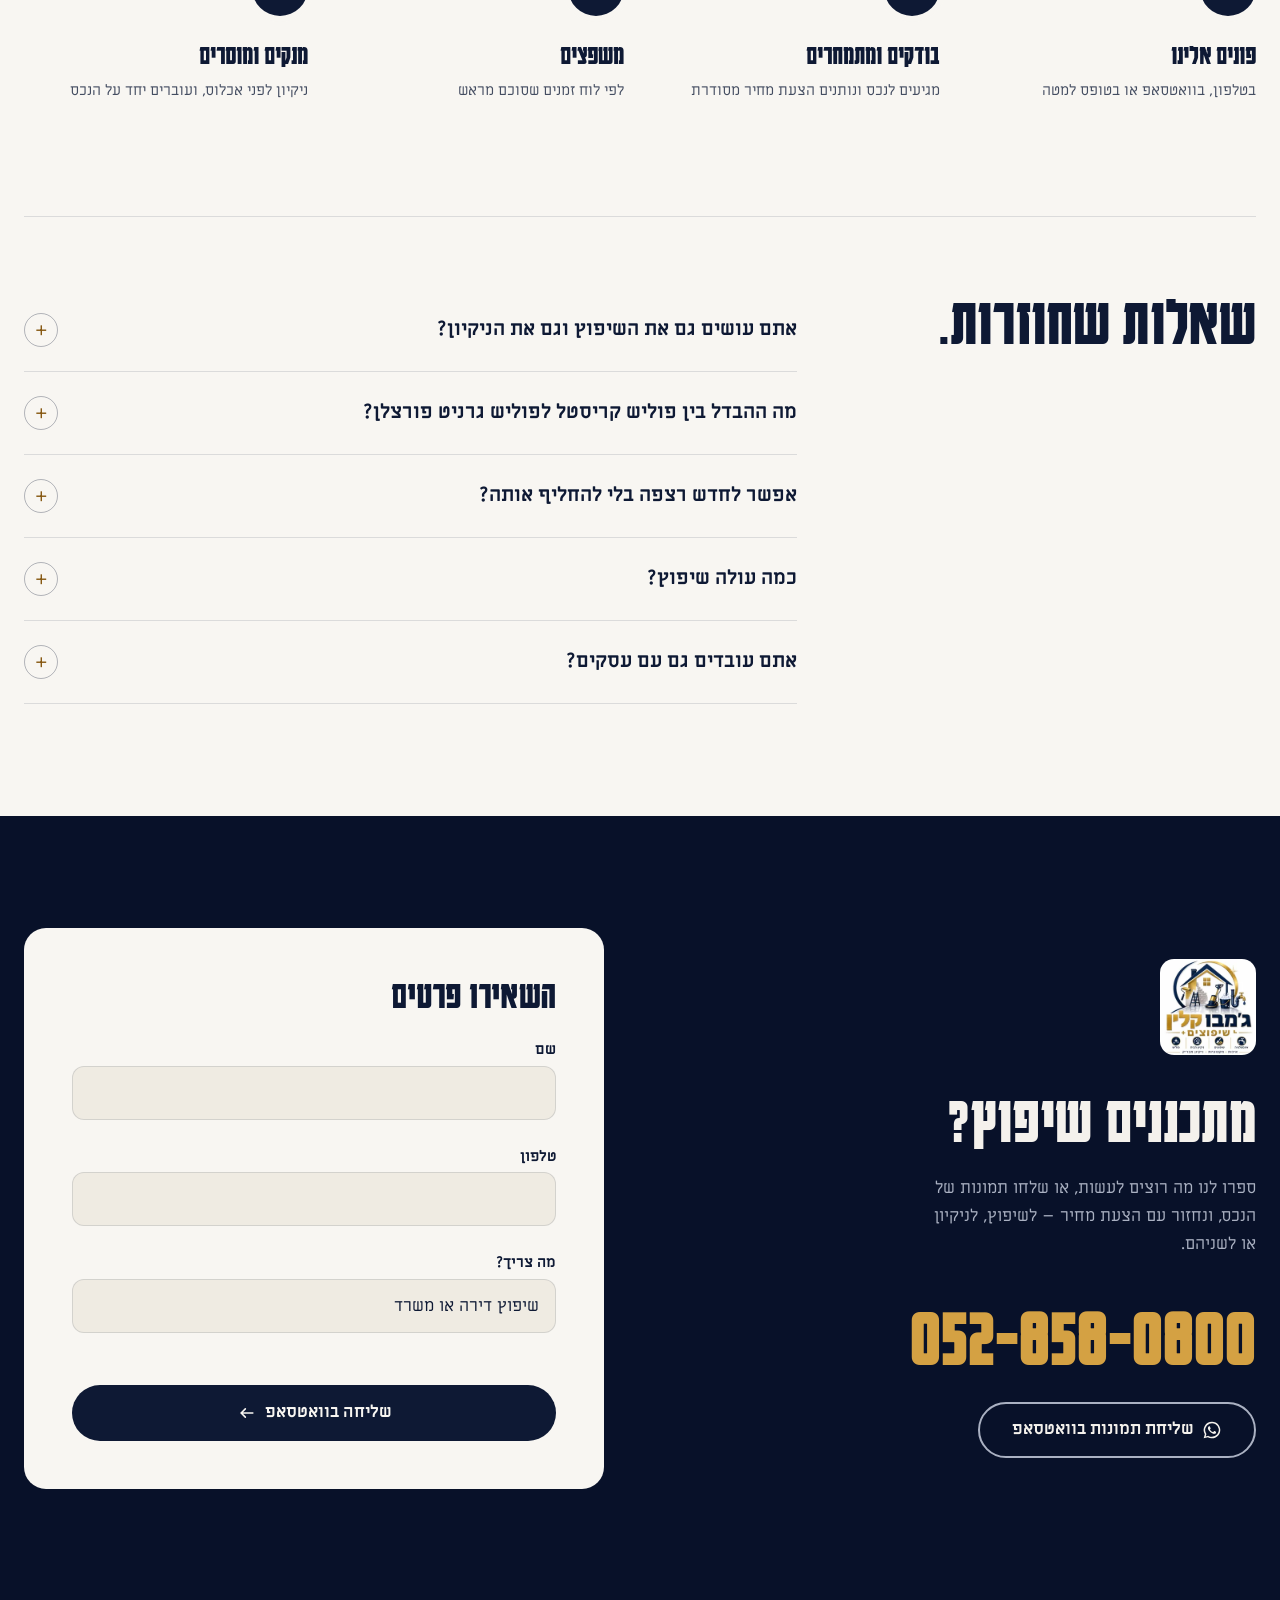
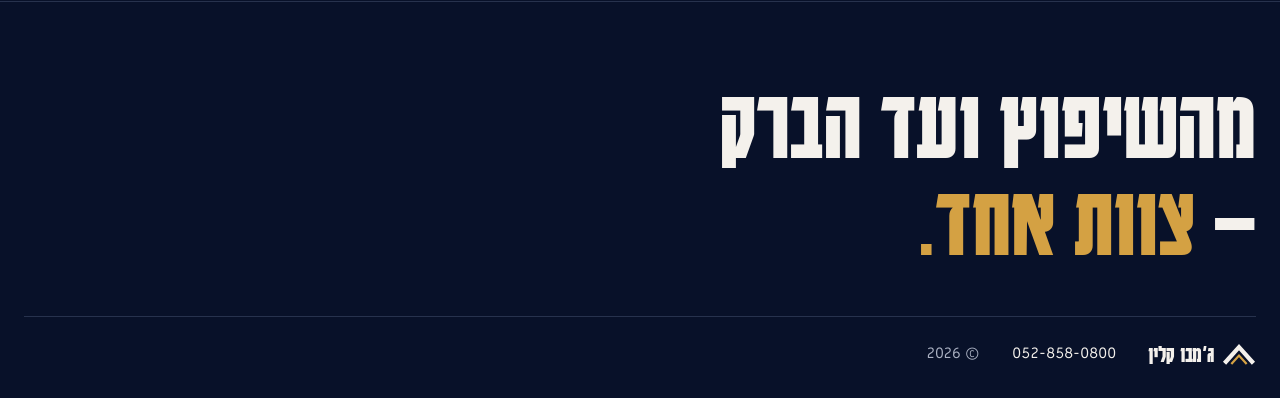
==== commit b33c0107: "feat: lead with renovations, then cleaning and polish Co-Authored-By: Claude Opus 5.5 <noreply@anthr" ====
--- a/index.html
+++ b/index.html
@@ -3,13 +3,13 @@
 <head>
 <meta charset="utf-8">
 <meta name="viewport" content="width=device-width, initial-scale=1">
-<title>ג׳מבו קלין | ניקיון לפני אכלוס ופוליש רצפות</title>
-<meta name="description" content="ג׳מבו קלין – ניקיון דירות ומשרדים לפני אכלוס, פוליש קריסטל, פוליש לגרניט פורצלן וחידוש רצפות. לקוחות פרטיים ועסקיים. 052-858-0800">
+<title>ג׳מבו קלין | שיפוצים, ניקיון לפני אכלוס ופוליש</title>
+<meta name="description" content="ג׳מבו קלין – שיפוצים לדירות ולמשרדים: צבע, בנייה, טיח ואינסטלציה. ואחרי השיפוץ – ניקיון לפני אכלוס, פוליש וחידוש רצפות. 052-858-0800">
 <meta name="theme-color" content="#141a33">
-<meta property="og:title" content="ג׳מבו קלין | ניקיון לפני אכלוס ופוליש רצפות">
+<meta property="og:title" content="ג׳מבו קלין | שיפוצים, ניקיון לפני אכלוס ופוליש">
 <meta property="og:image" content="https://ymtzioni.github.io/jumbo-clean/assets/og.jpg">
 <link rel="icon" href="data:image/svg+xml,%3Csvg xmlns='http://www.w3.org/2000/svg' viewBox='0 0 40 40'%3E%3Cpath d='M4 30 L20 12 L36 30' fill='none' stroke='%231b2552' stroke-width='6'/%3E%3Cpath d='M12 31 L20 22 L28 31' fill='none' stroke='%23c9962e' stroke-width='3.5'/%3E%3Cpath d='M33 2 Q33 9 40 9 Q33 9 33 16 Q33 9 26 9 Q33 9 33 2Z' fill='%23c9962e'/%3E%3C/svg%3E">
-<link rel="preload" as="image" href="assets/machine-800.webp" fetchpriority="high">
+<link rel="preload" as="image" href="assets/reno-800.webp" fetchpriority="high">
 <link rel="preconnect" href="https://fonts.googleapis.com">
 <link rel="preconnect" href="https://fonts.gstatic.com" crossorigin>
 <link href="https://fonts.googleapis.com/css2?family=Karantina:wght@400;700&family=Miriam+Libre:wght@400;700&display=swap" rel="stylesheet">
@@ -22,6 +22,7 @@
  * nav: N5 floating pill · footer: Ft5 statement · CTA: filled pill + C4 sticky bar
  * enrichment: Tier-B hand-SVG from the logo (house-clipped photo, roof, arc, sparkle) + Tier-A CSS tiles
  * reveal: one load entrance (headline + arc draw), no scroll reveals
+ * v4.1: renovations lead (hero, first bento), cleaning + polish second
  * Hallmark · pre-emit critique: P4 H5 E4 S5 R4 V5
  */
 html,body{overflow-x:clip}
@@ -53,6 +54,7 @@
 .mark{display:flex;align-items:center;gap:var(--space-2xs);text-decoration:none;white-space:nowrap}
 .mark b{font:700 1.9rem/1 var(--font-display);letter-spacing:.01em}
 .mark b i{font-style:normal;color:var(--color-accent)}
+.mark .plus{font:700 1.35rem/1 var(--font-display);color:var(--color-accent);margin-inline-start:var(--space-3xs)}
 .roof{width:34px;height:auto;flex:none}
 .roof{--roof-1:var(--color-on-night);--roof-2:var(--color-accent)}
 .pill ul{display:flex;gap:var(--space-md);list-style:none;margin:0 auto 0 0;padding:0;font-size:var(--text-sm)}
@@ -103,6 +105,18 @@
 .t-f{grid-area:f;background:var(--color-accent);color:var(--color-night)}
 .t-f p{color:var(--color-night)}
 .t-g{grid-area:g}
+.bento:not(.reno){grid-template-areas:"a a b b" "a a c d" "e e g g"}
+.bento.reno{grid-template-areas:"a a b c" "a a d d" "a a e e"}
+.t-ra{grid-area:a;background:var(--color-night);color:var(--color-on-night)}
+.t-ra h3{font-size:var(--text-3xl)}
+.t-ra p,.t-ra .checks span{color:var(--color-on-night-2)}
+.t-ra .checks li{border-top-color:var(--color-night-3)}
+.t-ra .btn{align-self:flex-start;margin-top:var(--space-sm)}
+.t-rb{grid-area:b}.t-rc{grid-area:c}.t-rd{grid-area:d}
+.t-re{grid-area:e;background:var(--color-accent);color:var(--color-night)}
+.t-re p{color:var(--color-night)}
+.reno .disc{margin-bottom:var(--space-2xs)}
+.services.clean{padding-top:0}
 .tag{align-self:flex-start;font-size:var(--text-xs);font-weight:700;padding:var(--space-3xs) var(--space-xs);border-radius:var(--radius-pill);background:var(--color-accent);color:var(--color-night)}
 .t-a h3{font-size:var(--text-3xl)}
 .checks{list-style:none;margin:auto 0 0;padding:0;display:grid;grid-template-columns:minmax(0,1fr) minmax(0,1fr);gap:0 var(--space-lg)}
@@ -116,7 +130,7 @@
 .duo li{padding-block:var(--space-3xs)}
 .duo li::before{content:"";display:inline-block;width:.65em;height:.65em;margin-inline-end:var(--space-2xs);background:var(--color-accent-ink);clip-path:polygon(50% 0,61% 39%,100% 50%,61% 61%,50% 100%,39% 61%,0 50%,39% 39%)}
 .discs{display:flex;gap:var(--space-sm);margin-top:auto}
-.disc{width:58px;height:58px;border-radius:50%;background:var(--color-night);display:grid;place-items:center;box-shadow:0 0 0 2px var(--color-accent),0 0 0 4px var(--color-night)}
+.disc{flex:none;width:58px;height:58px;border-radius:50%;background:var(--color-night);display:grid;place-items:center;box-shadow:0 0 0 2px var(--color-accent),0 0 0 4px var(--color-night)}
 .disc svg{width:30px;height:30px;color:var(--color-accent)}
 
 /* Tier-A CSS art · a floor half polished */
@@ -186,7 +200,8 @@
   .pill nav{justify-content:space-between}
   .hero-grid,.contact-grid,.faq{grid-template-columns:minmax(0,1fr)}
   .house{max-width:420px;width:100%;justify-self:center}
-  .bento{grid-template-columns:repeat(2,minmax(0,1fr));grid-template-areas:"a a" "b b" "c d" "e e" "f g"}
+  .bento,.bento:not(.reno){grid-template-columns:repeat(2,minmax(0,1fr));grid-template-areas:"a a" "b b" "c d" "e e" "g g"}
+  .bento.reno{grid-template-areas:"a a" "b c" "d d" "e e"}
   .head{flex-direction:column;align-items:start;gap:var(--space-sm)}
   .process ol{grid-template-columns:repeat(2,minmax(0,1fr));row-gap:var(--space-xl)}
   .process li::after{display:none}
@@ -199,7 +214,9 @@
   .hero-cta .btn{flex:1 1 100%}
   .motto{font-size:var(--text-lg)}
   .motto i{margin-inline:var(--space-2xs)}
-  .bento{grid-template-columns:minmax(0,1fr);grid-template-areas:"a" "b" "c" "d" "e" "f" "g"}
+  .bento,.bento:not(.reno),.bento.reno{grid-template-columns:minmax(0,1fr);grid-template-areas:"a" "b" "c" "d" "e" "g"}
+  .bento.reno{grid-template-areas:"a" "b" "c" "d" "e"}
+  .mark .plus{display:none}
   .t{padding:var(--space-md)}
   .checks{grid-template-columns:minmax(0,1fr)}
   .duo{grid-template-columns:minmax(0,1fr)}
@@ -232,11 +249,11 @@
 
 <header class="pill">
   <nav aria-label="ראשי">
-    <a class="mark" href="./"><svg class="roof" viewBox="0 0 40 28" aria-hidden="true"><use href="#i-roof"/></svg><b>ג׳מבו <i>קלין</i></b></a>
+    <a class="mark" href="./"><svg class="roof" viewBox="0 0 40 28" aria-hidden="true"><use href="#i-roof"/></svg><b>ג׳מבו <i>קלין</i></b><span class="plus">+ שיפוצים</span></a>
     <ul>
-      <li><a href="#services">שירותים</a></li>
-      <li><a href="#process">איך זה עובד</a></li>
-      <li><a href="#faq">שאלות</a></li>
+      <li><a href="#reno">שיפוצים</a></li>
+      <li><a href="#clean">ניקיון ופוליש</a></li>
+            <li><a href="#faq">שאלות</a></li>
     </ul>
     <a class="btn btn-gold" href="tel:0528580800" aria-label="התקשרו 052-858-0800"><svg><use href="#i-phone"/></svg><span class="num">052-858-0800</span></a>
   </nav>
@@ -247,15 +264,15 @@
     <div class="wrap">
       <div class="hero-grid">
         <div class="hero-text">
-          <h1>מוכן לכניסה.<br><span>מבריק</span> מהיום הראשון.</h1>
-          <p class="lede">ניקיון דירות ומשרדים לפני אכלוס, פוליש קריסטל, פוליש לגרניט פורצלן וחידוש רצפות. ללקוחות פרטיים ולעסקים.</p>
+          <h1><span>משפצים</span>, מנקים,<br>מוסרים נכס מוכן.</h1>
+          <p class="lede">שיפוצים לדירות ולמשרדים – צבע, בנייה וטיח, אינסטלציה. ובסוף העבודה, אותו צוות מנקה, מלטש את הרצפה ומוסר לכם נכס מוכן לכניסה.</p>
           <div class="hero-cta">
             <a class="btn btn-gold" href="tel:0528580800"><svg><use href="#i-phone"/></svg><span class="num">052-858-0800</span></a>
-            <a class="btn btn-ghost" href="https://wa.me/972528580800" target="_blank" rel="noopener"><svg><use href="#i-wa"/></svg>הצעת מחיר בוואטסאפ</a>
+            <a class="btn btn-ghost" href="https://wa.me/972528580800" target="_blank" rel="noopener"><svg><use href="#i-wa"/></svg>הצעת מחיר לשיפוץ</a>
           </div>
         </div>
         <figure class="house">
-          <svg viewBox="0 0 520 600" role="img" aria-label="מכונת פוליש מלטשת רצפת גרניט פורצלן">
+          <svg viewBox="0 0 520 600" role="img" aria-label="צביעת קיר בשיפוץ דירה">
             <defs>
               <clipPath id="house-clip"><path d="M100 198 L260 78 L420 198 V600 H100Z"/></clipPath>
               <filter id="grain"><feTurbulence type="fractalNoise" baseFrequency=".9" numOctaves="2"/><feColorMatrix values="0 0 0 0 0  0 0 0 0 0  0 0 0 0 0  0 0 0 .14 0"/></filter>
@@ -264,7 +281,7 @@
             <path class="gold draw" pathLength="1" d="M99 139 A250 250 0 0 1 421 139" fill="none" stroke-width="9" stroke-linecap="round"/>
             <rect class="fill-light" x="138" y="96" width="28" height="70"/>
             <g clip-path="url(#house-clip)">
-              <image href="assets/machine-800.webp" x="100" y="60" width="320" height="540" preserveAspectRatio="xMidYMid slice"/>
+              <image href="assets/reno-800.webp" x="100" y="60" width="320" height="540" preserveAspectRatio="xMinYMid slice"/>
               <rect x="100" y="60" width="320" height="540" filter="url(#grain)"/>
             </g>
             <path class="light" d="M74 218 L260 58 L446 218" fill="none" stroke-width="24"/>
@@ -278,14 +295,55 @@
     </div>
   </section>
 
-  <section class="wrap services" id="services">
+  <section class="wrap services" id="reno">
     <div class="head">
-      <h2>כל מה שהנכס צריך, מצוות אחד.</h2>
-      <p>מהאבק הראשון אחרי הקבלן ועד הברק של הרצפה. לדירות, לבתים, למשרדים ולמבני מסחר.</p>
+      <h2>שיפוצים לדירות ולמשרדים.</h2>
+      <p>מתכננים איתכם, מבצעים ומלווים את העבודה עד הסוף – ובסיום משאירים נכס נקי, לא אתר בנייה.</p>
+    </div>
+    <div class="bento reno">
+      <article class="t t-ra">
+        <span class="tag">השירות המרכזי</span>
+        <h3>שיפוץ דירה או משרד</h3>
+        <p>מקיר אחד ועד שיפוץ מלא. צוות אחד שמחזיק את כל העבודה, כך שאתם לא מתאמים בין בעלי מקצוע.</p>
+        <ul class="checks">
+          <li><b>בנייה וטיח</b><span>קירות, תיקונים והכנה לצבע</span></li>
+          <li><b>צבע</b><span>צביעת דירות, משרדים וחדרי מדרגות</span></li>
+          <li><b>אינסטלציה</b><span>תיקונים, החלפות והתקנות</span></li>
+          <li><b>ריצוף</b><span>החלפה ותיקון אריחים</span></li>
+          <li><b>ליווי</b><span>הצעת מחיר מסודרת ותיאום לוחות זמנים</span></li>
+          <li><b>בסיום</b><span>ניקיון לפני אכלוס ופוליש – כלול בשירות שלנו</span></li>
+        </ul>
+        <a class="btn btn-gold" href="#contact">לבדיקת השיפוץ <svg><use href="#i-arrow"/></svg></a>
+      </article>
+      <article class="t t-rb">
+        <span class="disc"><svg viewBox="0 0 24 24"><path fill="none" stroke="currentColor" stroke-width="1.7" stroke-linecap="round" stroke-linejoin="round" d="M4 3.5h13v5H4z M17 6h3v6h-8v3 M11 15h2v6h-2z"/></svg></span>
+        <h3>צבע</h3>
+        <p>צביעת דירות ומשרדים, כולל שפכטל ותיקוני קירות לפני הצבע.</p>
+      </article>
+      <article class="t t-rc">
+        <span class="disc"><svg viewBox="0 0 24 24"><path fill="none" stroke="currentColor" stroke-width="1.7" stroke-linecap="round" stroke-linejoin="round" d="M2.5 20.5h9v-3.5h-9zM11.5 20.5h9v-3.5h-9zM7 17v-3.5h9V17M14.5 3.5l5.5 5.5-4.5 1-2-2z M13.5 8l-3 3"/></svg></span>
+        <h3>בנייה וטיח</h3>
+        <p>קירות, תיקונים ועבודות טיח – בגדול ובקטן.</p>
+      </article>
+      <article class="t t-rd">
+        <span class="disc"><svg viewBox="0 0 24 24"><path fill="none" stroke="currentColor" stroke-width="1.7" stroke-linecap="round" stroke-linejoin="round" d="M2.5 9.5h8a5.5 5.5 0 0 1 5.5 5.5v.5 M9 9.5V5.5 M6 5.5h6 M2.5 6.5v6"/><path fill="currentColor" d="M16 17.5c-1.2 1.6-1.6 2.4-1.6 3.1a1.6 1.6 0 0 0 3.2 0c0-.7-.4-1.5-1.6-3.1z"/></svg></span>
+        <h3>אינסטלציה</h3>
+        <p>נזילות, החלפת ברזים וצנרת, והתקנות במטבח ובחדרי הרחצה.</p>
+      </article>
+      <article class="t t-re">
+        <h3>שיפוץ ואז ניקיון – אותו צוות.</h3>
+        <p>אחרי שיפוץ נשארים אבק, כתמי צבע ושאריות טיח. אצלנו הניקיון לפני הכניסה הוא חלק מהעבודה, לא קבלן נוסף.</p>
+      </article>
+    </div>
+  </section>
+
+  <section class="wrap services clean" id="clean">
+    <div class="head">
+      <h2>ניקיון ופוליש.</h2>
+      <p>גם בלי שיפוץ: ניקיון לפני אכלוס, ניקיון כללי, ופוליש שמחזיר לרצפה את הברק.</p>
     </div>
     <div class="bento">
       <article class="t t-a">
-        <span class="tag">הכי מבוקש</span>
         <h3>ניקיון לפני אכלוס</h3>
         <p>דירה חדשה מקבלן או משרד אחרי שיפוץ – מנקים מהתקרה עד הרצפה, כך שאפשר להכניס רהיטים באותו יום.</p>
         <ul class="checks">
@@ -319,23 +377,15 @@
         <div class="duo">
           <div>
             <h3>לבית</h3>
-            <ul><li>דירה חדשה לפני כניסה</li><li>אחרי שיפוץ או לפני מעבר</li><li>ניקיון כללי ויסודי</li></ul>
+            <ul><li>שיפוץ דירה וניקיון בסופו</li><li>דירה חדשה לפני כניסה</li><li>ניקיון כללי ויסודי</li></ul>
           </div>
           <div>
             <h3>לעסק</h3>
-            <ul><li>משרדים, חנויות ומבני מסחר</li><li>בשעות שלא מפריעות לפעילות</li><li>חשבונית והתקשרות קבועה</li></ul>
+            <ul><li>שיפוץ וניקיון משרדים וחנויות</li><li>בשעות שלא מפריעות לפעילות</li><li>חשבונית והתקשרות קבועה</li></ul>
           </div>
         </div>
       </article>
-      <article class="t t-f">
-        <h3>+ שיפוצים ואינסטלציה</h3>
-        <p>כתובת אחת לכל הנכס.</p>
-        <div class="discs" aria-hidden="true">
-          <span class="disc"><svg viewBox="0 0 24 24"><path fill="none" stroke="currentColor" stroke-width="1.7" stroke-linecap="round" stroke-linejoin="round" d="M2.5 20.5h9v-3.5h-9zM11.5 20.5h9v-3.5h-9zM7 17v-3.5h9V17M14.5 3.5l5.5 5.5-4.5 1-2-2z M13.5 8l-3 3"/></svg></span>
-          <span class="disc"><svg viewBox="0 0 24 24"><path fill="none" stroke="currentColor" stroke-width="1.7" stroke-linecap="round" stroke-linejoin="round" d="M2.5 9.5h8a5.5 5.5 0 0 1 5.5 5.5v.5 M9 9.5V5.5 M6 5.5h6 M2.5 6.5v6"/><path fill="currentColor" d="M16 17.5c-1.2 1.6-1.6 2.4-1.6 3.1a1.6 1.6 0 0 0 3.2 0c0-.7-.4-1.5-1.6-3.1z"/></svg></span>
-        </div>
-      </article>
-      <article class="t t-g">
+      <article class="t t-g wide">
         <h3>ניקיון כללי לבית</h3>
         <p>משטחים, חלונות, תריסים וארונות – מהתקרה ועד הרצפה.</p>
       </article>
@@ -344,22 +394,23 @@
 
   <section class="wrap process" id="process">
     <div class="head">
-      <h2>ארבעה צעדים לנכס מוכן.</h2>
+      <h2>מהשיפוץ ועד הכניסה.</h2>
     </div>
     <ol>
       <li><b>פונים אלינו</b><span>בטלפון, בוואטסאפ או בטופס למטה</span></li>
-      <li><b>מקבלים הצעת מחיר</b><span>לפי גודל הנכס, מצבו וסוג הרצפה</span></li>
-      <li><b>קובעים מועד</b><span>ביום ובשעה שנוחים לכם</span></li>
-      <li><b>נכנסים לנכס מוכן</b><span>עוברים יחד על העבודה בסיום</span></li>
+      <li><b>בודקים ומתמחרים</b><span>מגיעים לנכס ונותנים הצעת מחיר מסודרת</span></li>
+      <li><b>משפצים</b><span>לפי לוח זמנים שסוכם מראש</span></li>
+      <li><b>מנקים ומוסרים</b><span>ניקיון לפני אכלוס, ועוברים יחד על הנכס</span></li>
     </ol>
   </section>
 
   <section class="wrap faq" id="faq">
     <h2>שאלות שחוזרות.</h2>
     <div>
+      <details><summary>אתם עושים גם את השיפוץ וגם את הניקיון?</summary><p>כן. אותו צוות משפץ, ובסוף העבודה מנקה את הנכס לפני הכניסה ומטפל ברצפה. כך אין פער בין הקבלן שסיים לבין הדירה שמוכנה למגורים.</p></details>
       <details><summary>מה ההבדל בין פוליש קריסטל לפוליש גרניט פורצלן?</summary><p>פוליש קריסטל מיועד לשיש ולאבן טבעית: הוא סוגר נקבוביות ומעניק ברק עמוק. גרניט פורצלן קשה יותר ומקבל ליטוש וחומרים אחרים. נגיד לכם מה מתאים אחרי שנראה את הרצפה.</p></details>
       <details><summary>אפשר לחדש רצפה בלי להחליף אותה?</summary><p>ברוב המקרים כן. ליטוש מקצועי מסיר שריטות, כתמים ועמעום, בעלות נמוכה בהרבה מהחלפה.</p></details>
-      <details><summary>כמה זה עולה?</summary><p>תלוי בגודל הנכס, במצבו ובסוג השירות. התקשרו או שלחו תמונות בוואטסאפ ותקבלו הצעת מחיר.</p></details>
+      <details><summary>כמה עולה שיפוץ?</summary><p>תלוי בהיקף העבודה ובמצב הנכס. אנחנו מגיעים, בודקים ונותנים הצעת מחיר מסודרת לפני שמתחילים. לניקיון ולפוליש אפשר לקבל הצעה גם לפי תמונות בוואטסאפ.</p></details>
       <details><summary>אתם עובדים גם עם עסקים?</summary><p>כן – משרדים, חנויות ומבני מסחר, בעבודה חד פעמית או בהתקשרות קבועה.</p></details>
     </div>
   </section>
@@ -369,8 +420,8 @@
   <div class="wrap contact-grid">
     <div>
       <img class="stamp" src="assets/logo-240.webp" srcset="assets/logo-240.webp 1x, assets/logo-480.webp 2x" width="96" height="96" loading="lazy" alt="הלוגו של ג׳מבו קלין">
-      <h2>נשמח לראות את הנכס.</h2>
-      <p class="lede">שלחו כמה תמונות של הרצפה או של הדירה, ונחזור עם הצעת מחיר.</p>
+      <h2>מתכננים שיפוץ?</h2>
+      <p class="lede">ספרו לנו מה רוצים לעשות, או שלחו תמונות של הנכס, ונחזור עם הצעת מחיר – לשיפוץ, לניקיון או לשניהם.</p>
       <a class="big-tel" href="tel:0528580800">052-858-0800</a>
       <a class="btn btn-ghost" href="https://wa.me/972528580800" target="_blank" rel="noopener"><svg><use href="#i-wa"/></svg>שליחת תמונות בוואטסאפ</a>
     </div>
@@ -380,13 +431,17 @@
       <label>טלפון<input name="phone" type="tel" inputmode="tel" autocomplete="tel" required></label>
       <label>מה צריך?
         <select name="service">
+          <option>שיפוץ דירה או משרד</option>
+          <option>צבע</option>
+          <option>בנייה וטיח</option>
+          <option>אינסטלציה</option>
+          <option>שיפוץ + ניקיון בסיום</option>
           <option>ניקיון לפני אכלוס</option>
           <option>פוליש קריסטל</option>
           <option>פוליש לגרניט פורצלן</option>
           <option>חידוש רצפה</option>
           <option>ניקיון כללי לבית</option>
           <option>ניקיון משרד או מבנה מסחרי</option>
-          <option>שיפוצים או אינסטלציה</option>
         </select>
       </label>
       <p class="err" id="err" role="alert"></p>
@@ -397,7 +452,7 @@
 
 <footer>
   <div class="wrap">
-    <p class="statement">רצפה מבריקה מתחילה <span>בשיחה אחת.</span></p>
+    <p class="statement">מהשיפוץ ועד הברק – <span>צוות אחד.</span></p>
     <div class="meta">
       <span class="mark"><svg class="roof" viewBox="0 0 40 28" aria-hidden="true"><use href="#i-roof"/></svg><b>ג׳מבו קלין</b></span>
       <a class="num" href="tel:0528580800">052-858-0800</a>
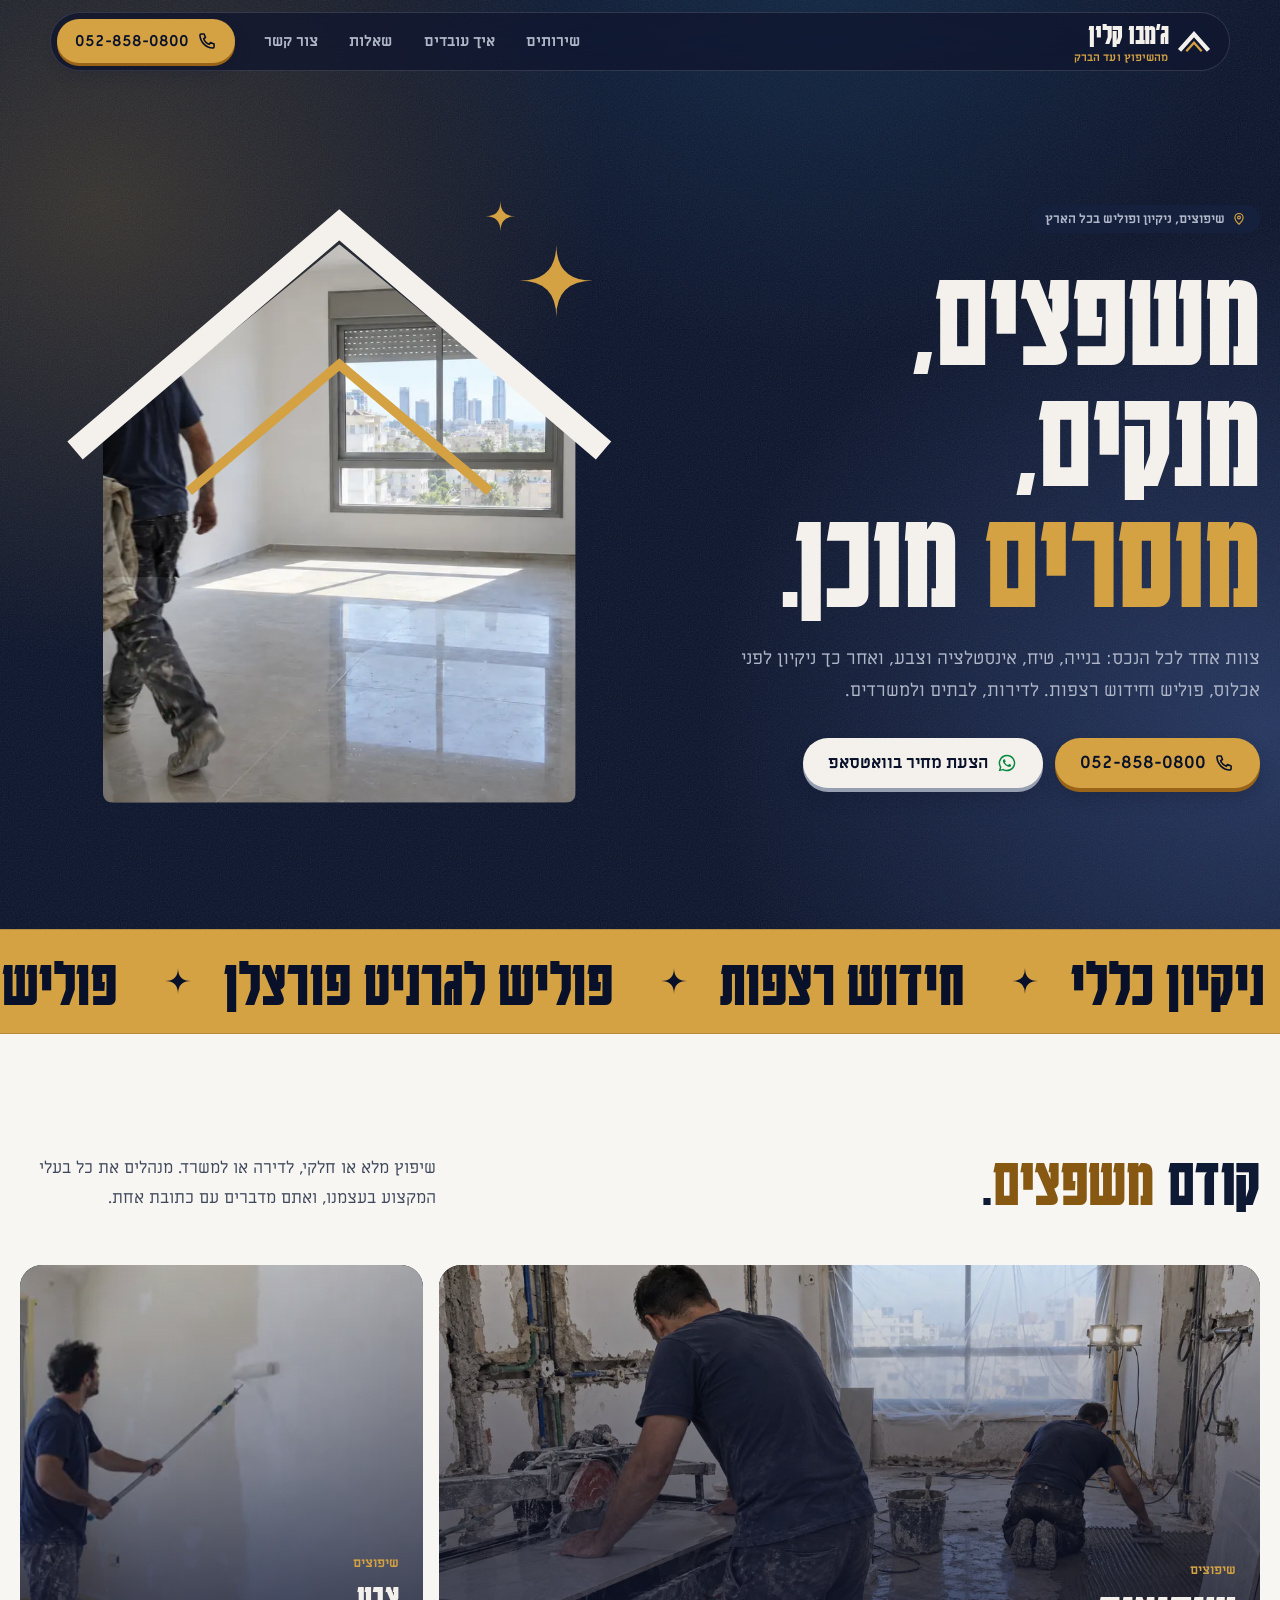
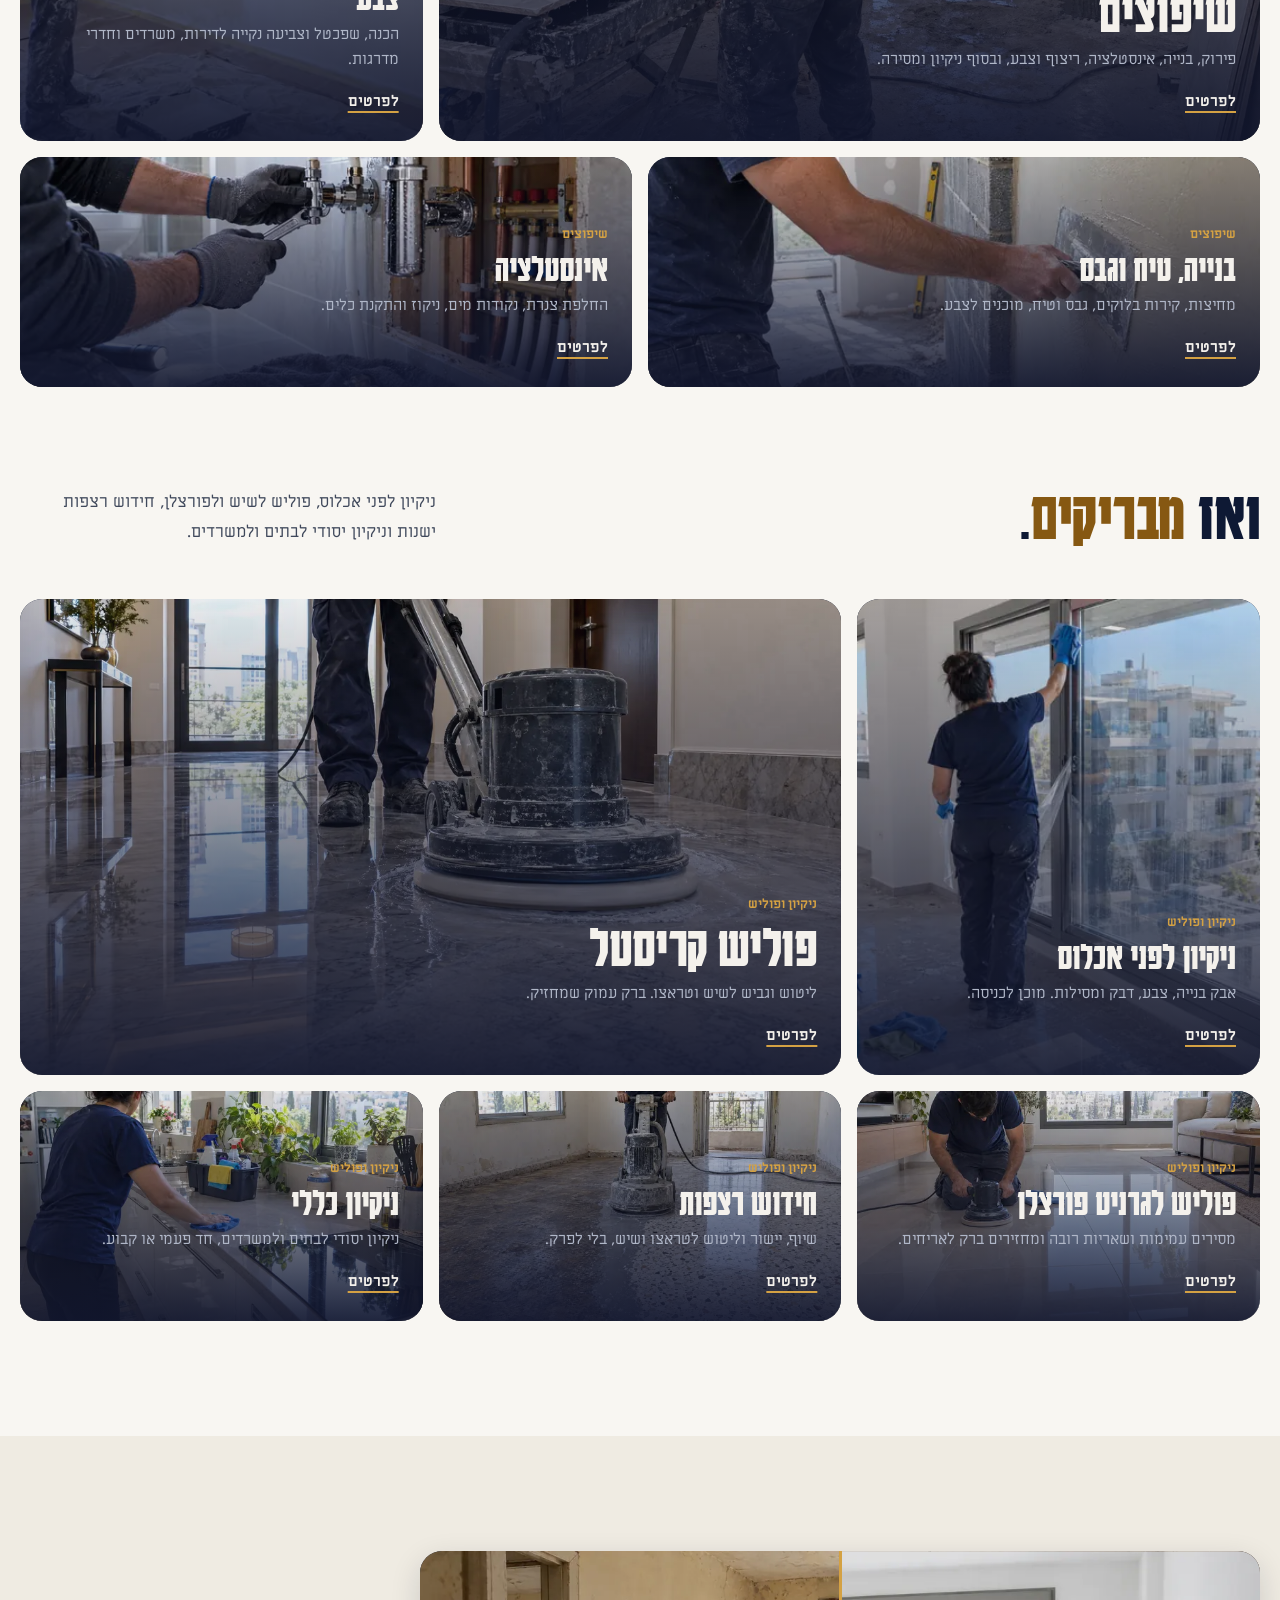
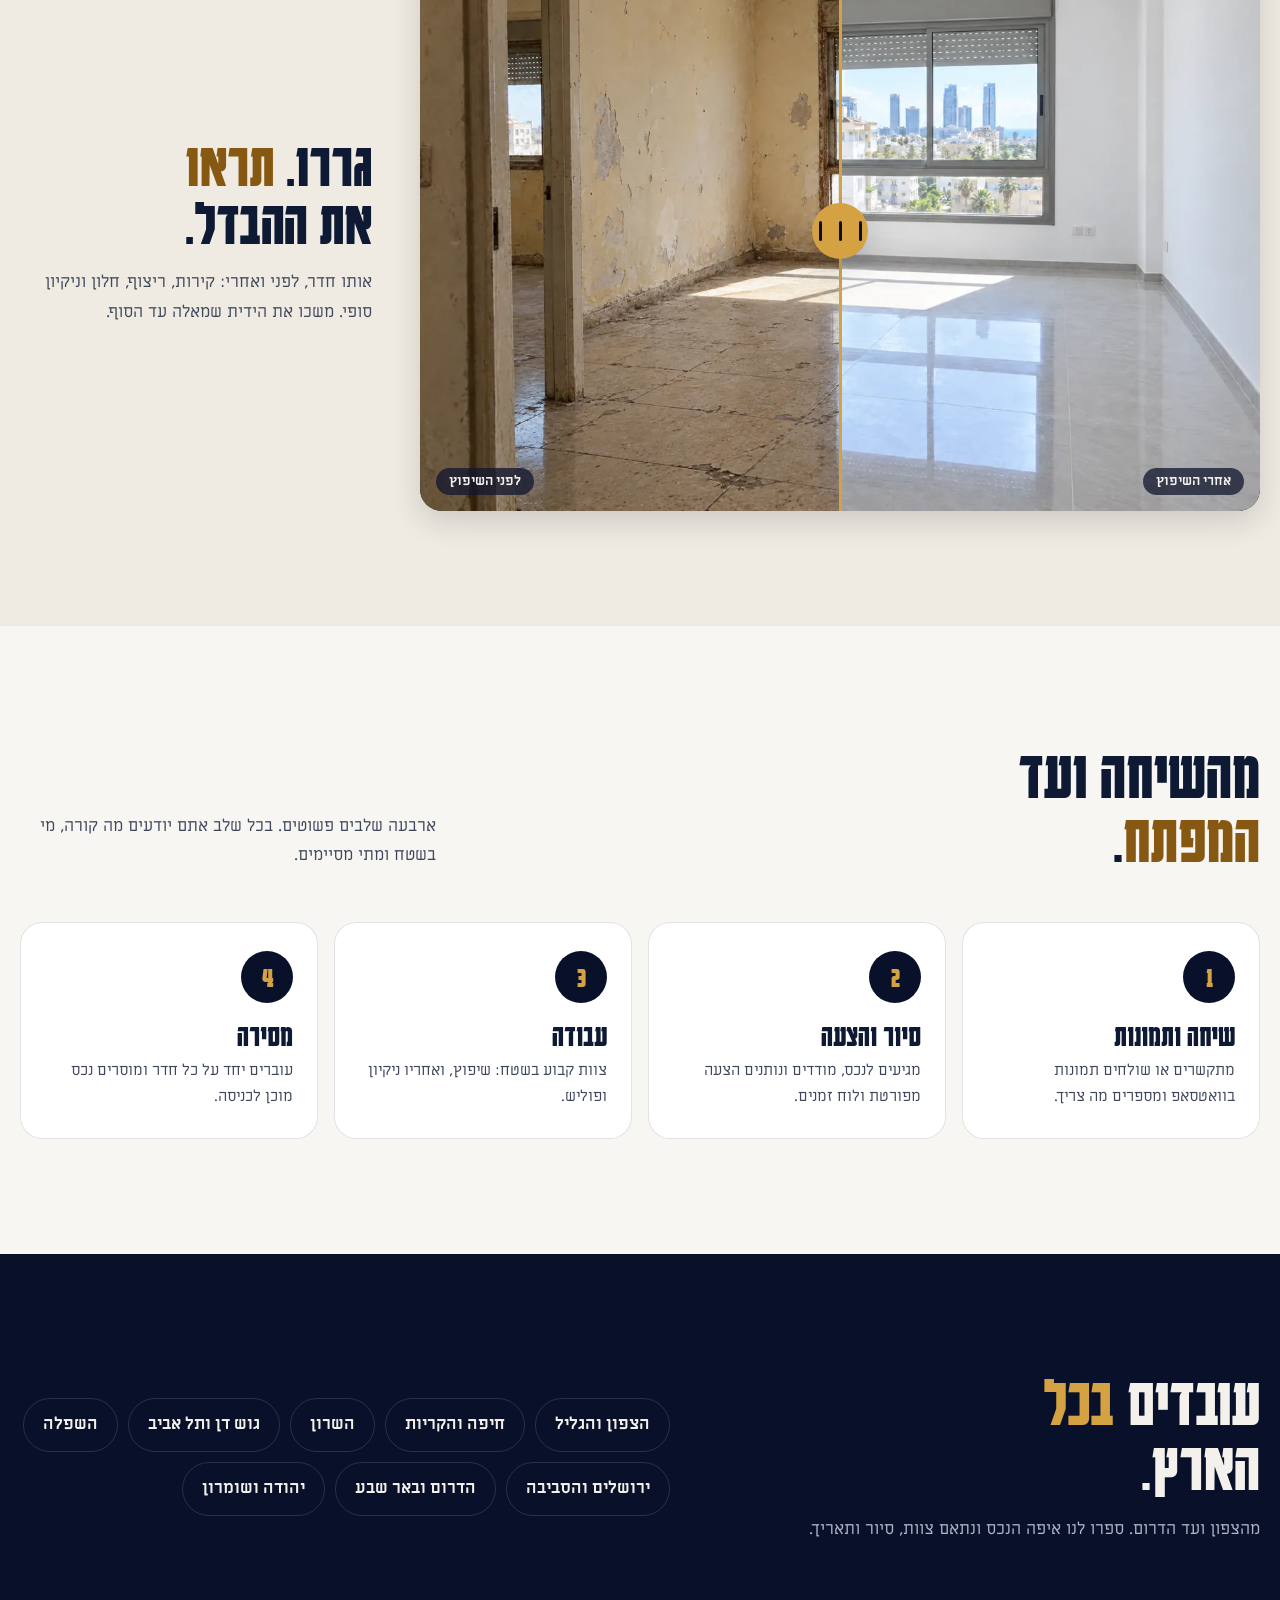
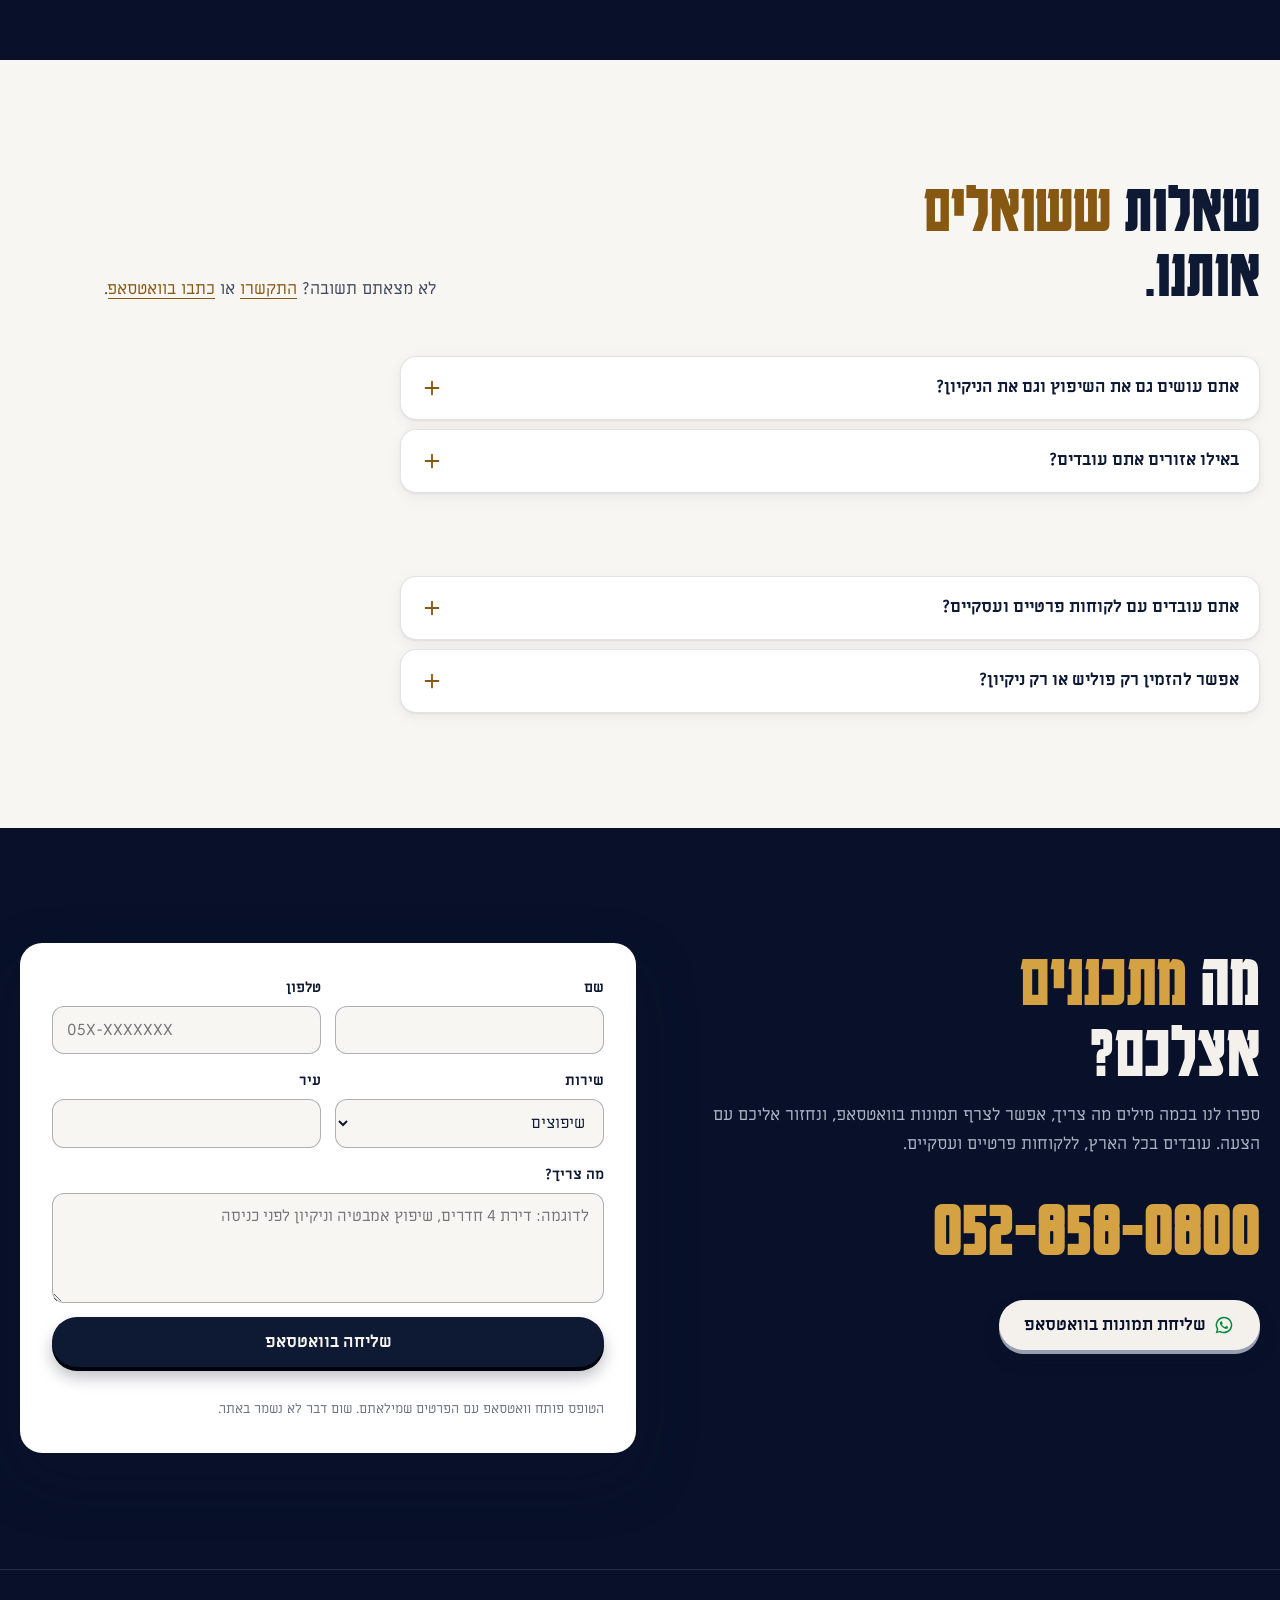
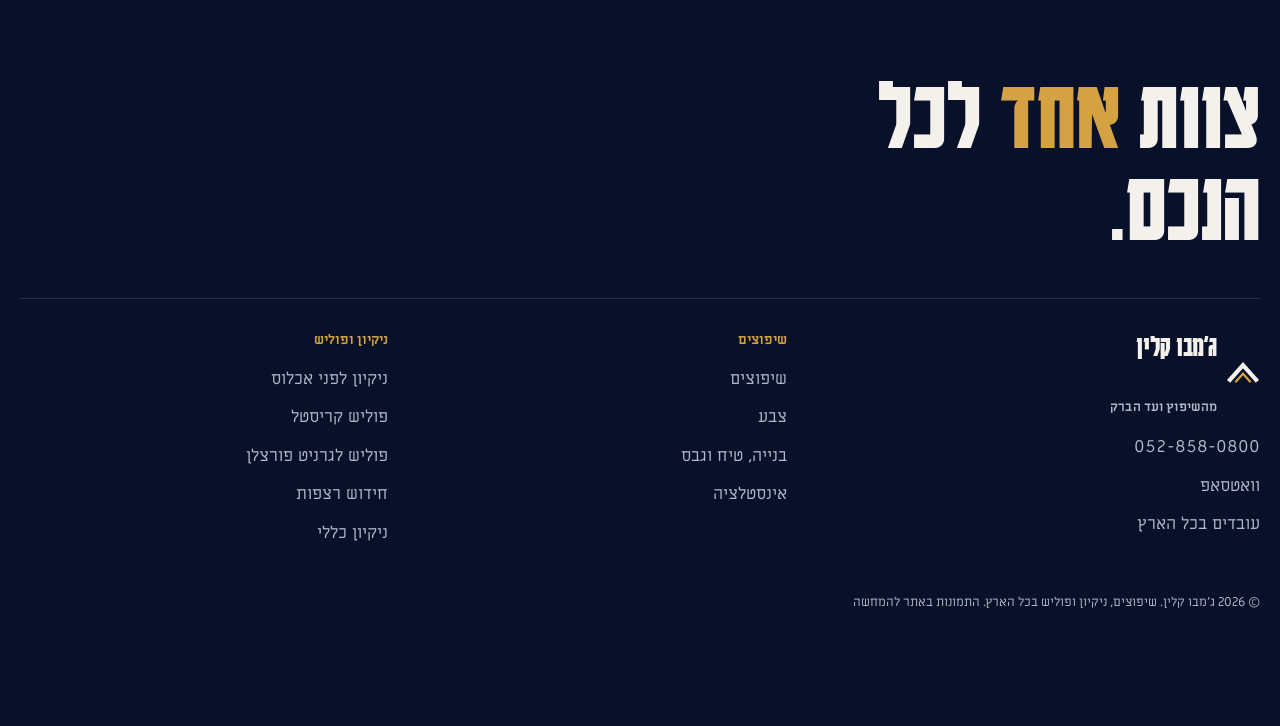
==== commit d1b5a46f: "feat: a page for every service, before/after sliders and pressable buttons Nine service pages with t" ====
--- a/index.html
+++ b/index.html
@@ -3,483 +3,203 @@
 <head>
 <meta charset="utf-8">
 <meta name="viewport" content="width=device-width, initial-scale=1">
-<title>ג׳מבו קלין | שיפוצים, ניקיון לפני אכלוס ופוליש</title>
-<meta name="description" content="ג׳מבו קלין – שיפוצים לדירות ולמשרדים: צבע, בנייה, טיח ואינסטלציה. ואחרי השיפוץ – ניקיון לפני אכלוס, פוליש וחידוש רצפות. 052-858-0800">
+<title>ג׳מבו קלין | שיפוצים, ניקיון לפני אכלוס ופוליש בכל הארץ</title>
+<meta name="description" content="ג׳מבו קלין: שיפוצים לדירות ולמשרדים: צבע, בנייה, טיח ואינסטלציה. ואחרי השיפוץ, ניקיון לפני אכלוס, פוליש קריסטל, פוליש לפורצלן וחידוש רצפות. בכל הארץ. 052-858-0800">
 <meta name="theme-color" content="#141a33">
-<meta property="og:title" content="ג׳מבו קלין | שיפוצים, ניקיון לפני אכלוס ופוליש">
-<meta property="og:image" content="https://ymtzioni.github.io/jumbo-clean/assets/og.jpg">
+<link rel="canonical" href="https://jumbo-clean.co.il/">
+<meta property="og:title" content="ג׳מבו קלין | שיפוצים, ניקיון לפני אכלוס ופוליש בכל הארץ">
+<meta property="og:description" content="ג׳מבו קלין: שיפוצים לדירות ולמשרדים: צבע, בנייה, טיח ואינסטלציה. ואחרי השיפוץ, ניקיון לפני אכלוס, פוליש קריסטל, פוליש לפורצלן וחידוש רצפות. בכל הארץ. 052-858-0800">
+<meta property="og:image" content="https://jumbo-clean.co.il/assets/og.jpg">
+<meta property="og:url" content="https://jumbo-clean.co.il/">
+<meta property="og:type" content="website">
+<meta property="og:locale" content="he_IL">
+<meta name="twitter:card" content="summary_large_image">
 <link rel="icon" href="data:image/svg+xml,%3Csvg xmlns='http://www.w3.org/2000/svg' viewBox='0 0 40 40'%3E%3Cpath d='M4 30 L20 12 L36 30' fill='none' stroke='%231b2552' stroke-width='6'/%3E%3Cpath d='M12 31 L20 22 L28 31' fill='none' stroke='%23c9962e' stroke-width='3.5'/%3E%3Cpath d='M33 2 Q33 9 40 9 Q33 9 33 16 Q33 9 26 9 Q33 9 33 2Z' fill='%23c9962e'/%3E%3C/svg%3E">
-<link rel="preload" as="image" href="assets/reno-800.webp" fetchpriority="high">
+<link rel="preload" as="image" href="assets/img/home-done-1200.webp" imagesrcset="assets/img/home-done-640.webp 640w, assets/img/home-done-1200.webp 1200w, assets/img/home-done-1800.webp 1800w" imagesizes="(max-width: 900px) 100vw, 50vw" fetchpriority="high">
 <link rel="preconnect" href="https://fonts.googleapis.com">
 <link rel="preconnect" href="https://fonts.gstatic.com" crossorigin>
 <link href="https://fonts.googleapis.com/css2?family=Karantina:wght@400;700&family=Miriam+Libre:wght@400;700&display=swap" rel="stylesheet">
-<link rel="stylesheet" href="tokens.css">
-<style>
-/* Hallmark · macrostructure: Bento Grid · F1 knobs: tiles=7, spans=irregular, border=none (filled tiles)
- * genre: modern-minimal (service brand) · theme: custom · vibe: "modern trade brand, condensed type, navy and brass"
- * paper oklch(97.4% 0.006 85) · accent oklch(74% 0.125 80) brass · Karantina 700 + Miriam Libre
- * axes: light / display-condensed / warm — differs from last (Split Studio, Secular One) on display style
- * nav: N5 floating pill · footer: Ft5 statement · CTA: filled pill + C4 sticky bar
- * enrichment: Tier-B hand-SVG from the logo (house-clipped photo, roof, arc, sparkle) + Tier-A CSS tiles
- * reveal: one load entrance (headline + arc draw), no scroll reveals
- * v4.1: renovations lead (hero, first bento), cleaning + polish second
- * Hallmark · pre-emit critique: P4 H5 E4 S5 R4 V5
- */
-html,body{overflow-x:clip}
-*{box-sizing:border-box}
-body{margin:0;background:var(--color-paper);color:var(--color-ink);font-family:var(--font-body);font-size:var(--text-md);line-height:1.65;-webkit-font-smoothing:antialiased}
-img{max-width:100%;height:auto;display:block}
-a{color:inherit}
-h1,h2,h3{font-family:var(--font-display);font-weight:700;line-height:.92;margin:0;letter-spacing:.005em;overflow-wrap:anywhere;min-width:0}
-p{margin:0}
-.wrap{width:min(1240px,100% - 2*var(--space-md));margin-inline:auto}
-:focus-visible{outline:3px solid var(--color-focus);outline-offset:3px}
-.num{direction:ltr;unicode-bidi:isolate;font-variant-numeric:tabular-nums;white-space:nowrap}
-
-/* buttons */
-.btn{display:inline-flex;align-items:center;justify-content:center;gap:var(--space-2xs);white-space:nowrap;font:700 var(--text-md)/1 var(--font-body);padding:var(--space-sm) var(--space-lg);border-radius:var(--radius-pill);border:var(--rule-strong) solid transparent;text-decoration:none;cursor:pointer;transition:background-color var(--dur-short) var(--ease-out),color var(--dur-short) var(--ease-out),border-color var(--dur-short) var(--ease-out)}
-.btn svg{width:20px;height:20px;flex:none}
-.btn:active{transform:translateY(1px)}
-.btn[disabled]{opacity:.45;cursor:not-allowed}
-.btn-gold{background:var(--color-accent);color:var(--color-night)}
-.btn-gold:hover{background:var(--color-accent-2)}
-.btn-ghost{border-color:var(--color-on-night-2);color:var(--color-on-night)}
-.btn-ghost:hover{border-color:var(--color-on-night);background:var(--color-night-2)}
-.btn-ink{background:var(--color-ink);color:var(--color-paper)}
-.btn-ink:hover{background:var(--color-night-3)}
-
-/* nav · N5 floating pill */
-.pill{position:fixed;top:var(--space-sm);inset-inline:0;z-index:var(--z-sticky);display:flex;justify-content:center;pointer-events:none}
-.pill nav{pointer-events:auto;display:flex;align-items:center;gap:var(--space-lg);padding:var(--space-2xs) var(--space-2xs) var(--space-2xs) var(--space-2xs);padding-inline-start:var(--space-md);background:var(--color-glass);backdrop-filter:blur(14px) saturate(1.4);-webkit-backdrop-filter:blur(14px) saturate(1.4);border:var(--rule-hair) solid var(--color-night-3);border-radius:var(--radius-pill);color:var(--color-on-night);width:min(760px,100% - 2*var(--space-sm))}
-.mark{display:flex;align-items:center;gap:var(--space-2xs);text-decoration:none;white-space:nowrap}
-.mark b{font:700 1.9rem/1 var(--font-display);letter-spacing:.01em}
-.mark b i{font-style:normal;color:var(--color-accent)}
-.mark .plus{font:700 1.35rem/1 var(--font-display);color:var(--color-accent);margin-inline-start:var(--space-3xs)}
-.roof{width:34px;height:auto;flex:none}
-.roof{--roof-1:var(--color-on-night);--roof-2:var(--color-accent)}
-.pill ul{display:flex;gap:var(--space-md);list-style:none;margin:0 auto 0 0;padding:0;font-size:var(--text-sm)}
-.pill ul a{text-decoration:none;color:var(--color-on-night-2);white-space:nowrap;transition:color var(--dur-short) var(--ease-out)}
-.pill ul a:hover{color:var(--color-on-night)}
-.pill .btn{padding:var(--space-xs) var(--space-md);font-size:var(--text-sm)}
-
-/* hero · dark, condensed headline + the logo's house */
-.hero{background:var(--color-night);color:var(--color-on-night);padding:calc(var(--space-3xl) + var(--space-md)) 0 0;position:relative;overflow:hidden}
-.hero::before{content:"";position:absolute;inset:0;opacity:.5;pointer-events:none;background:radial-gradient(60% 70% at 15% 30%,var(--color-night-2),transparent 70%)}
-.hero-grid{position:relative;display:grid;grid-template-columns:minmax(0,7fr) minmax(0,5fr);gap:var(--space-xl);align-items:center}
-.hero-text{animation:enter var(--dur-med) var(--ease-out) both}
-@keyframes enter{from{opacity:0;transform:translateY(16px)}}
-.hero h1{font-size:var(--text-display)}
-.hero h1 span{color:var(--color-accent)}
-.hero .lede{margin-top:var(--space-lg);font-size:var(--text-lg);color:var(--color-on-night-2);max-width:36ch}
-.hero-cta{margin-top:var(--space-xl);display:flex;flex-wrap:wrap;gap:var(--space-sm)}
-.hero-cta .btn{padding:var(--space-md) var(--space-lg);font-size:var(--text-lg)}
-.house{margin:0}
-.house svg{width:100%;height:auto;display:block;overflow:visible}
-.house .light{stroke:var(--color-on-night)} .house .gold{stroke:var(--color-accent)}
-.house .fill-light{fill:var(--color-on-night)} .house .fill-gold{fill:var(--color-accent)}
-.house .draw{stroke-dasharray:1;animation:draw 1.3s var(--ease-out) .2s both}
-@keyframes draw{from{stroke-dashoffset:1}to{stroke-dashoffset:0}}
-.house .pop{transform-box:fill-box;transform-origin:center;animation:pop .55s var(--ease-out) 1.2s both}
-@keyframes pop{from{opacity:0;transform:scale(.2) rotate(-40deg)}}
-.motto{position:relative;display:flex;align-items:center;gap:var(--space-md);margin-top:var(--space-2xl);padding-block:var(--space-md);border-top:var(--rule-hair) solid var(--color-night-3);font:700 var(--text-xl)/1 var(--font-display);letter-spacing:.04em;white-space:nowrap;color:var(--color-on-night)}
-.motto::after{content:"";flex:1;height:var(--rule-strong);background:var(--color-accent)}
-.motto i{font-style:normal;color:var(--color-accent);margin-inline:var(--space-sm)}
-
-/* section head */
-.head{display:flex;justify-content:space-between;align-items:end;gap:var(--space-xl);margin-bottom:var(--space-xl)}
-.head h2{font-size:var(--text-3xl);max-width:14ch}
-.head p{color:var(--color-ink-2);max-width:38ch}
-
-/* bento · F1 */
-.services{padding-block:var(--space-3xl) var(--space-2xl)}
-.bento{display:grid;grid-template-columns:repeat(4,minmax(0,1fr));grid-template-areas:"a a b b" "a a c d" "e e f g";gap:var(--space-sm)}
-.t{border-radius:var(--radius-tile);padding:var(--space-lg);background:var(--color-paper-2);display:flex;flex-direction:column;gap:var(--space-sm);min-width:0}
-.t h3{font-size:var(--text-2xl)}
-.t p{color:var(--color-ink-2)}
-.t-a{grid-area:a;background:var(--color-paper);border:var(--rule-hair) solid var(--color-rule-strong)}
-.t-b{grid-area:b;background:var(--color-night);color:var(--color-on-night)}
-.t-b p{color:var(--color-on-night-2)}
-.t-c{grid-area:c}
-.t-d{grid-area:d}
-.t-e{grid-area:e;background:var(--color-paper-3)}
-.t-f{grid-area:f;background:var(--color-accent);color:var(--color-night)}
-.t-f p{color:var(--color-night)}
-.t-g{grid-area:g}
-.bento:not(.reno){grid-template-areas:"a a b b" "a a c d" "e e g g"}
-.bento.reno{grid-template-areas:"a a b c" "a a d d" "a a e e"}
-.t-ra{grid-area:a;background:var(--color-night);color:var(--color-on-night)}
-.t-ra h3{font-size:var(--text-3xl)}
-.t-ra p,.t-ra .checks span{color:var(--color-on-night-2)}
-.t-ra .checks li{border-top-color:var(--color-night-3)}
-.t-ra .btn{align-self:flex-start;margin-top:var(--space-sm)}
-.t-rb{grid-area:b}.t-rc{grid-area:c}.t-rd{grid-area:d}
-.t-re{grid-area:e;background:var(--color-accent);color:var(--color-night)}
-.t-re p{color:var(--color-night)}
-.reno .disc{margin-bottom:var(--space-2xs)}
-.services.clean{padding-top:0}
-.tag{align-self:flex-start;font-size:var(--text-xs);font-weight:700;padding:var(--space-3xs) var(--space-xs);border-radius:var(--radius-pill);background:var(--color-accent);color:var(--color-night)}
-.t-a h3{font-size:var(--text-3xl)}
-.checks{list-style:none;margin:auto 0 0;padding:0;display:grid;grid-template-columns:minmax(0,1fr) minmax(0,1fr);gap:0 var(--space-lg)}
-.checks li{padding-block:var(--space-xs);border-top:var(--rule-hair) solid var(--color-rule)}
-.checks b{display:block;font-weight:700}
-.checks span{font-size:var(--text-sm);color:var(--color-ink-2)}
-.t-a .btn{align-self:flex-start;margin-top:var(--space-sm)}
-.duo{display:grid;grid-template-columns:minmax(0,1fr) minmax(0,1fr);gap:var(--space-lg)}
-.duo>div+div{border-inline-start:var(--rule-hair) solid var(--color-rule-strong);padding-inline-start:var(--space-lg)}
-.duo ul{list-style:none;margin:var(--space-xs) 0 0;padding:0;font-size:var(--text-sm);color:var(--color-ink-2)}
-.duo li{padding-block:var(--space-3xs)}
-.duo li::before{content:"";display:inline-block;width:.65em;height:.65em;margin-inline-end:var(--space-2xs);background:var(--color-accent-ink);clip-path:polygon(50% 0,61% 39%,100% 50%,61% 61%,50% 100%,39% 61%,0 50%,39% 39%)}
-.discs{display:flex;gap:var(--space-sm);margin-top:auto}
-.disc{flex:none;width:58px;height:58px;border-radius:50%;background:var(--color-night);display:grid;place-items:center;box-shadow:0 0 0 2px var(--color-accent),0 0 0 4px var(--color-night)}
-.disc svg{width:30px;height:30px;color:var(--color-accent)}
-
-/* Tier-A CSS art · a floor half polished */
-.tiles{display:grid;grid-template-columns:repeat(6,minmax(0,1fr));gap:3px;background:var(--color-grout);padding:3px;border-radius:12px;overflow:hidden;position:relative;margin-top:auto}
-.tile{aspect-ratio:1;position:relative;overflow:hidden;background:radial-gradient(120% 80% at 20% 10%,var(--color-stone) 0%,transparent 70%),linear-gradient(128deg,transparent 47%,var(--color-stone-vein) 49.2%,transparent 51.5%),var(--color-stone-2)}
-.tile:nth-child(even){background:radial-gradient(120% 90% at 80% 90%,var(--color-stone) 0%,transparent 70%),linear-gradient(162deg,transparent 60%,var(--color-stone-vein) 61.5%,transparent 63%),var(--color-stone-2)}
-.tile.dull{filter:saturate(.5) brightness(.8) contrast(.85)}
-.tile.gloss::before{content:"";position:absolute;inset:0;background:linear-gradient(160deg,var(--color-sheen-soft) 0%,transparent 35%,transparent 70%,var(--color-sheen-soft) 100%)}
-.tile.gloss::after{content:"";position:absolute;inset:-40%;background:linear-gradient(115deg,transparent 42%,var(--color-sheen) 50%,transparent 58%);transform:translateX(60%);animation:sheen var(--dur-long) var(--ease-in-out) .8s both}
-@keyframes sheen{to{transform:translateX(-60%)}}
-.tiles::after{content:"";position:absolute;top:0;bottom:0;left:50%;width:var(--rule-strong);background:var(--color-accent)}
-.tiles-cap{display:flex;justify-content:space-between;font-size:var(--text-xs);color:var(--color-on-night-2)}
-
-/* process */
-.process{padding-block:var(--space-2xl) var(--space-3xl)}
-.process ol{list-style:none;margin:0;padding:0;display:grid;grid-template-columns:repeat(4,minmax(0,1fr));gap:var(--space-lg);counter-reset:s;position:relative}
-.process li:not(:last-child)::after{content:"";position:absolute;top:27px;inset-inline-start:68px;width:calc(100% + var(--space-lg) - 80px);height:var(--rule-strong);background:var(--color-accent)}
-.process li{counter-increment:s;position:relative}
-.process li::before{content:counter(s);display:grid;place-items:center;width:56px;height:56px;border-radius:50%;background:var(--color-ink);color:var(--color-accent);font:700 var(--text-xl)/1 var(--font-display);box-shadow:0 0 0 6px var(--color-paper);margin-bottom:var(--space-md);position:relative}
-.process b{display:block;font:700 var(--text-xl)/1 var(--font-display);margin-bottom:var(--space-2xs)}
-.process span{color:var(--color-ink-2);font-size:var(--text-sm)}
-
-/* faq */
-.faq{display:grid;grid-template-columns:minmax(0,4fr) minmax(0,8fr);gap:var(--space-2xl);padding-block:var(--space-2xl) var(--space-3xl);border-top:var(--rule-hair) solid var(--color-rule)}
-.faq h2{font-size:var(--text-3xl)}
-details{border-bottom:var(--rule-hair) solid var(--color-rule)}
-summary{list-style:none;cursor:pointer;padding-block:var(--space-md);font-weight:700;font-size:var(--text-lg);display:flex;justify-content:space-between;align-items:center;gap:var(--space-md)}
-summary::-webkit-details-marker{display:none}
-summary::after{content:"+";flex:none;display:grid;place-items:center;width:32px;height:32px;border-radius:50%;border:var(--rule-hair) solid var(--color-rule-strong);font-weight:400;color:var(--color-accent-ink);transition:transform var(--dur-short) var(--ease-out)}
-details[open] summary::after{transform:rotate(45deg)}
-details p{padding-bottom:var(--space-md);color:var(--color-ink-2);max-width:62ch}
-
-/* contact */
-.contact{background:var(--color-night);color:var(--color-on-night);padding-block:var(--space-3xl)}
-.contact-grid{display:grid;grid-template-columns:minmax(0,1fr) minmax(0,1fr);gap:var(--space-2xl);align-items:center}
-.contact h2{font-size:var(--text-3xl)}
-.contact .lede{margin-top:var(--space-md);color:var(--color-on-night-2);max-width:34ch}
-.big-tel{display:block;margin-top:var(--space-lg);font:700 var(--text-phone)/1 var(--font-display);color:var(--color-accent);text-decoration:none;direction:ltr;text-align:right;transition:color var(--dur-short) var(--ease-out)}
-.big-tel:hover{color:var(--color-accent-2)}
-.contact .btn-ghost{margin-top:var(--space-md)}
-.contact .stamp{width:96px;border-radius:14px;margin-bottom:var(--space-lg)}
-form{background:var(--color-paper);color:var(--color-ink);border-radius:var(--radius-tile);padding:var(--space-xl);display:grid;gap:var(--space-md)}
-form h3{font-size:var(--text-2xl)}
-label{display:grid;gap:var(--space-3xs);font-size:var(--text-sm);font-weight:700}
-input,select{font:inherit;font-weight:400;font-size:var(--text-md);color:var(--color-ink);background:var(--color-paper-2);border:var(--rule-hair) solid var(--color-rule);border-radius:var(--radius-input);padding:var(--space-xs) var(--space-sm);width:100%}
-select{appearance:none;-webkit-appearance:none}
-input:hover,select:hover{border-color:var(--color-rule-strong)}
-input:focus,select:focus{outline:none;border-color:var(--color-ink);background:var(--color-paper)}
-input:focus-visible,select:focus-visible{outline:3px solid var(--color-focus);outline-offset:2px}
-input[aria-invalid="true"]{border-color:var(--color-accent-ink)}
-.err{font-size:var(--text-xs);color:var(--color-accent-ink);min-height:1.2em;margin-top:calc(-1 * var(--space-xs))}
-form .btn{width:100%}
-
-/* footer · Ft5 statement */
-footer{background:var(--color-night);color:var(--color-on-night-2);border-top:var(--rule-hair) solid var(--color-night-3);padding-block:var(--space-2xl) var(--space-lg)}
-.statement{font:700 var(--text-statement)/.95 var(--font-display);color:var(--color-on-night);max-width:16ch}
-.statement span{color:var(--color-accent)}
-.meta{display:flex;flex-wrap:wrap;align-items:center;gap:var(--space-2xs) var(--space-lg);margin-top:var(--space-xl);padding-top:var(--space-md);border-top:var(--rule-hair) solid var(--color-night-3);font-size:var(--text-sm)}
-.meta a{text-decoration:none;color:var(--color-on-night)}
-.meta .mark b{font-size:1.5rem;color:var(--color-on-night)}
-
-/* C4 sticky bottom bar · phones */
-.dock{display:none}
-
-@media (max-width:1000px){
-  .pill ul{display:none}
-  .pill nav{justify-content:space-between}
-  .hero-grid,.contact-grid,.faq{grid-template-columns:minmax(0,1fr)}
-  .house{max-width:420px;width:100%;justify-self:center}
-  .bento,.bento:not(.reno){grid-template-columns:repeat(2,minmax(0,1fr));grid-template-areas:"a a" "b b" "c d" "e e" "g g"}
-  .bento.reno{grid-template-areas:"a a" "b c" "d d" "e e"}
-  .head{flex-direction:column;align-items:start;gap:var(--space-sm)}
-  .process ol{grid-template-columns:repeat(2,minmax(0,1fr));row-gap:var(--space-xl)}
-  .process li::after{display:none}
-}
-@media (max-width:640px){
-  .wrap{width:calc(100% - 2*var(--space-sm))}
-  .pill .btn span{display:none}
-  .pill .btn{padding:var(--space-xs)}
-  .hero{padding-top:calc(var(--space-2xl) + var(--space-lg))}
-  .hero-cta .btn{flex:1 1 100%}
-  .motto{font-size:var(--text-lg)}
-  .motto i{margin-inline:var(--space-2xs)}
-  .bento,.bento:not(.reno),.bento.reno{grid-template-columns:minmax(0,1fr);grid-template-areas:"a" "b" "c" "d" "e" "g"}
-  .bento.reno{grid-template-areas:"a" "b" "c" "d" "e"}
-  .mark .plus{display:none}
-  .t{padding:var(--space-md)}
-  .checks{grid-template-columns:minmax(0,1fr)}
-  .duo{grid-template-columns:minmax(0,1fr)}
-  .duo>div+div{border-inline-start:0;padding-inline-start:0;border-top:var(--rule-hair) solid var(--color-rule-strong);padding-top:var(--space-md)}
-  .process ol{grid-template-columns:minmax(0,1fr)}
-  form{padding:var(--space-md)}
-  footer{padding-bottom:calc(var(--space-2xl) + 40px)}
-  .dock{display:grid;grid-template-columns:minmax(0,1fr) minmax(0,1fr);gap:var(--space-2xs);position:fixed;inset-inline:var(--space-sm);bottom:var(--space-sm);z-index:var(--z-sticky)}
-  .dock .btn{padding:var(--space-sm)}
-  .dock .btn-ink{border-color:var(--color-on-night-2)}
-}
-@media (prefers-reduced-motion:reduce){
-  .hero-text{animation:fade 150ms linear both}
-  @keyframes fade{from{opacity:0}}
-  .house .draw{animation:none}
-  .house .pop{animation:fade 150ms linear both}
-  .tile.gloss::after{animation:none;transform:translateX(0)}
-  .btn,summary::after{transition:none}
-}
-</style>
+<link rel="stylesheet" href="site.css">
+<script>document.documentElement.classList.add('js')</script>
+<script type="application/ld+json">{"@context": "https://schema.org", "@graph": [{"@type": "HomeAndConstructionBusiness", "@id": "https://jumbo-clean.co.il/#business", "name": "ג׳מבו קלין", "alternateName": "Jumbo Clean", "url": "https://jumbo-clean.co.il/", "telephone": "+972-52-858-0800", "image": "https://jumbo-clean.co.il/assets/og.jpg", "logo": "https://jumbo-clean.co.il/assets/logo-480.webp", "description": "שיפוצים לדירות ולמשרדים: צבע, בנייה וטיח ואינסטלציה, וגם ניקיון לפני אכלוס, פוליש קריסטל, פוליש לגרניט פורצלן וחידוש רצפות. בכל הארץ.", "areaServed": {"@type": "Country", "name": "ישראל"}, "knowsLanguage": "he"}, {"@type": "FAQPage", "mainEntity": [{"@type": "Question", "name": "אתם עושים גם את השיפוץ וגם את הניקיון?", "acceptedAnswer": {"@type": "Answer", "text": "כן. אותו צוות משפץ, מנקה ומלטש. אין צורך לתאם בין קבלן, צבעי, אינסטלטור וחברת ניקיון."}}, {"@type": "Question", "name": "באילו אזורים אתם עובדים?", "acceptedAnswer": {"@type": "Answer", "text": "בכל הארץ, מהצפון ועד הדרום, כולל ירושלים והשרון. ספרו לנו איפה הנכס."}}, {"@type": "Question", "name": "איך מקבלים הצעת מחיר?", "acceptedAnswer": {"@type": "Answer", "text": "שולחים בוואטסאפ כמה תמונות ותיאור קצר, או מתקשרים. לעבודות גדולות מתאמים סיור בנכס."}}, {"@type": "Question", "name": "אתם עובדים עם לקוחות פרטיים ועסקיים?", "acceptedAnswer": {"@type": "Answer", "text": "כן. דירות ובתים פרטיים, ועדי בתים, משרדים, חנויות וחללים מסחריים."}}, {"@type": "Question", "name": "אפשר להזמין רק פוליש או רק ניקיון?", "acceptedAnswer": {"@type": "Answer", "text": "בוודאי. כל שירות אפשר להזמין לבד, ואפשר לשלב כמה שירותים בהצעה אחת."}}]}, {"@type": "ItemList", "name": "השירותים של ג׳מבו קלין", "itemListElement": [{"@type": "ListItem", "position": 1, "url": "https://jumbo-clean.co.il/shiputzim/", "name": "שיפוצים"}, {"@type": "ListItem", "position": 2, "url": "https://jumbo-clean.co.il/tzeva/", "name": "צבע"}, {"@type": "ListItem", "position": 3, "url": "https://jumbo-clean.co.il/bniya-vetiach/", "name": "בנייה, טיח וגבס"}, {"@type": "ListItem", "position": 4, "url": "https://jumbo-clean.co.il/instalatzia/", "name": "אינסטלציה"}, {"@type": "ListItem", "position": 5, "url": "https://jumbo-clean.co.il/nikayon-lifnei-iklus/", "name": "ניקיון לפני אכלוס"}, {"@type": "ListItem", "position": 6, "url": "https://jumbo-clean.co.il/polish-kristal/", "name": "פוליש קריסטל"}, {"@type": "ListItem", "position": 7, "url": "https://jumbo-clean.co.il/polish-granit-porselan/", "name": "פוליש לגרניט פורצלן"}, {"@type": "ListItem", "position": 8, "url": "https://jumbo-clean.co.il/chidush-ritzpot/", "name": "חידוש רצפות"}, {"@type": "ListItem", "position": 9, "url": "https://jumbo-clean.co.il/nikayon-klali/", "name": "ניקיון כללי"}]}]}</script>
 </head>
 <body>
-
+<a class="skip" href="#main">דילוג לתוכן</a>
 <svg width="0" height="0" style="position:absolute" aria-hidden="true">
-  <symbol id="i-phone" viewBox="0 0 24 24"><path fill="none" stroke="currentColor" stroke-width="1.9" stroke-linejoin="round" d="M5 3.5h3.5l1.7 4.3-2.2 1.4a11 11 0 0 0 6.8 6.8l1.4-2.2 4.3 1.7V19a1.5 1.5 0 0 1-1.5 1.5A16.5 16.5 0 0 1 3.5 5 1.5 1.5 0 0 1 5 3.5z"/></symbol>
-  <symbol id="i-wa" viewBox="0 0 24 24"><path fill="currentColor" d="M12 2a10 10 0 0 0-8.6 15.1L2 22l5-1.3A10 10 0 1 0 12 2zm0 18.2a8.2 8.2 0 0 1-4.2-1.15l-.3-.18-3 .78.8-2.9-.2-.3A8.2 8.2 0 1 1 12 20.2zm4.5-6.1c-.25-.12-1.46-.72-1.69-.8-.23-.08-.39-.12-.55.12-.16.25-.63.8-.78.97-.14.16-.29.18-.53.06a6.7 6.7 0 0 1-3.3-2.9c-.25-.43.25-.4.71-1.33.08-.16.04-.3-.02-.42-.06-.12-.55-1.33-.76-1.82-.2-.48-.4-.41-.55-.42h-.47a.9.9 0 0 0-.65.3 2.7 2.7 0 0 0-.85 2.02 4.7 4.7 0 0 0 1 2.5 10.8 10.8 0 0 0 4.13 3.65c1.54.66 2.14.72 2.9.6.47-.07 1.46-.6 1.66-1.17.2-.58.2-1.07.15-1.17-.07-.1-.23-.16-.47-.28z"/></symbol>
-  <symbol id="i-arrow" viewBox="0 0 24 24"><path fill="none" stroke="currentColor" stroke-width="1.9" stroke-linecap="round" d="M19 12H5m5-5l-5 5 5 5"/></symbol>
-  <symbol id="i-roof" viewBox="0 0 40 28"><path d="M3 25 L20 6 L37 25" fill="none" stroke-width="5" style="stroke:var(--roof-1)"/><path d="M11 26 L20 16 L29 26" fill="none" stroke-width="2.6" style="stroke:var(--roof-2)"/></symbol>
+<symbol id="i-phone" viewBox="0 0 24 24"><path fill="none" stroke="currentColor" stroke-width="1.9" stroke-linejoin="round" d="M5 3.5h3.5l1.7 4.3-2.2 1.4a11 11 0 0 0 6.8 6.8l1.4-2.2 4.3 1.7V19a1.5 1.5 0 0 1-1.5 1.5A16.5 16.5 0 0 1 3.5 5 1.5 1.5 0 0 1 5 3.5z"/></symbol>
+<symbol id="i-wa" viewBox="0 0 24 24"><path fill="currentColor" d="M12 2a10 10 0 0 0-8.6 15.1L2 22l5-1.3A10 10 0 1 0 12 2zm0 18.2a8.2 8.2 0 0 1-4.2-1.15l-.3-.18-3 .78.8-2.9-.2-.3A8.2 8.2 0 1 1 12 20.2zm4.5-6.1c-.25-.12-1.46-.72-1.69-.8-.23-.08-.39-.12-.55.12-.16.25-.63.8-.78.97-.14.16-.29.18-.53.06a6.7 6.7 0 0 1-3.3-2.9c-.25-.43.25-.4.71-1.33.08-.16.04-.3-.02-.42-.06-.12-.55-1.33-.76-1.82-.2-.48-.4-.41-.55-.42h-.47a.9.9 0 0 0-.65.3 2.7 2.7 0 0 0-.85 2.02 4.7 4.7 0 0 0 1 2.5 10.8 10.8 0 0 0 4.13 3.65c1.54.66 2.14.72 2.9.6.47-.07 1.46-.6 1.66-1.17.2-.58.2-1.07.15-1.17-.07-.1-.23-.16-.47-.28z"/></symbol>
+<symbol id="i-arrow" viewBox="0 0 24 24"><path fill="none" stroke="currentColor" stroke-width="1.9" stroke-linecap="round" stroke-linejoin="round" d="M19 12H5m5-5l-5 5 5 5"/></symbol>
+<symbol id="i-down" viewBox="0 0 24 24"><path fill="none" stroke="currentColor" stroke-width="2" stroke-linecap="round" stroke-linejoin="round" d="M6 9l6 6 6-6"/></symbol>
+<symbol id="i-check" viewBox="0 0 24 24"><circle cx="12" cy="12" r="10" fill="none" stroke="currentColor" stroke-width="1.6"/><path fill="none" stroke="currentColor" stroke-width="2" stroke-linecap="round" stroke-linejoin="round" d="M7.5 12.3l3 3 6-6.3"/></symbol>
+<symbol id="i-plus" viewBox="0 0 24 24"><path fill="none" stroke="currentColor" stroke-width="2" stroke-linecap="round" d="M12 5v14M5 12h14"/></symbol>
+<symbol id="i-spark" viewBox="0 0 18 18"><path d="M9 0Q9 9 18 9Q9 9 9 18Q9 9 0 9Q9 9 9 0Z"/></symbol>
+<symbol id="i-menu" viewBox="0 0 24 24"><path fill="none" stroke="currentColor" stroke-width="2" stroke-linecap="round" d="M4 7h16M4 12h16M4 17h10"/></symbol>
+<symbol id="i-x" viewBox="0 0 24 24"><path fill="none" stroke="currentColor" stroke-width="2" stroke-linecap="round" d="M6 6l12 12M18 6L6 18"/></symbol>
+<symbol id="i-pin" viewBox="0 0 24 24"><path fill="none" stroke="currentColor" stroke-width="2" stroke-linejoin="round" d="M12 21s-7-6.2-7-11.5a7 7 0 0 1 14 0C19 14.8 12 21 12 21z"/><circle cx="12" cy="9.5" r="2.4" fill="none" stroke="currentColor" stroke-width="2"/></symbol>
+<symbol id="i-drag" viewBox="0 0 24 24"><path fill="none" stroke="currentColor" stroke-width="2.2" stroke-linecap="round" stroke-linejoin="round" d="M9 7l-5 5 5 5M15 7l5 5-5 5"/></symbol>
+<symbol id="i-roof" viewBox="0 0 40 28"><path d="M3 25 L20 6 L37 25" fill="none" stroke-width="5" style="stroke:var(--roof-1)"/><path d="M11 26 L20 16 L29 26" fill="none" stroke-width="2.6" style="stroke:var(--roof-2)"/></symbol>
 </svg>
-
-<header class="pill">
-  <nav aria-label="ראשי">
-    <a class="mark" href="./"><svg class="roof" viewBox="0 0 40 28" aria-hidden="true"><use href="#i-roof"/></svg><b>ג׳מבו <i>קלין</i></b><span class="plus">+ שיפוצים</span></a>
-    <ul>
-      <li><a href="#reno">שיפוצים</a></li>
-      <li><a href="#clean">ניקיון ופוליש</a></li>
-            <li><a href="#faq">שאלות</a></li>
-    </ul>
-    <a class="btn btn-gold" href="tel:0528580800" aria-label="התקשרו 052-858-0800"><svg><use href="#i-phone"/></svg><span class="num">052-858-0800</span></a>
-  </nav>
+<header class="nav">
+  <div class="nav-bar">
+    <a class="mark" href="./" aria-label="ג׳מבו קלין, דף הבית"><svg viewBox="0 0 40 28" aria-hidden="true"><use href="#i-roof"/></svg><span class="mark-t"><b>ג׳מבו קלין</b><small>מהשיפוץ ועד הברק</small></span></a>
+    <nav class="nav-links" aria-label="ראשי">
+      <details><summary>שירותים</summary>
+        <div class="mega"><div class="mega-col"><h4>שיפוצים</h4><a href="shiputzim/"><b>שיפוצים</b><span>שיפוץ דירה או משרד, מהפירוק ועד המסירה</span></a><a href="tzeva/"><b>צבע</b><span>צביעת דירות, משרדים וחדרי מדרגות</span></a><a href="bniya-vetiach/"><b>בנייה, טיח וגבס</b><span>קירות, מחיצות, טיח ותיקוני בנייה</span></a><a href="instalatzia/"><b>אינסטלציה</b><span>צנרת, נקודות מים וניקוז בשיפוץ</span></a></div><div class="mega-col"><h4>ניקיון ופוליש</h4><a href="nikayon-lifnei-iklus/"><b>ניקיון לפני אכלוס</b><span>דירה חדשה או אחרי שיפוץ, מוכנה לכניסה</span></a><a href="polish-kristal/"><b>פוליש קריסטל</b><span>ברק עמוק לשיש וטראצו</span></a><a href="polish-granit-porselan/"><b>פוליש לגרניט פורצלן</b><span>ניקוי עומק וברק לאריחי פורצלן</span></a><a href="chidush-ritzpot/"><b>חידוש רצפות</b><span>ליטוש וחידוש לטראצו ושיש ישנים</span></a><a href="nikayon-klali/"><b>ניקיון כללי</b><span>ניקיון יסודי לבתים ולמשרדים</span></a></div></div>
+      </details>
+      <a href="./#process">איך עובדים</a>
+      <a href="./#faq">שאלות</a>
+      <a href="#contact">צור קשר</a>
+    </nav>
+    <button class="icon-btn nav-menu" type="button" data-sheet aria-expanded="false" aria-controls="sheet"><svg aria-hidden="true"><use href="#i-menu"/></svg><span class="sr">תפריט</span></button>
+    <a class="btn btn-gold btn-call" href="tel:0528580800" aria-label="התקשרו 052-858-0800"><svg aria-hidden="true"><use href="#i-phone"/></svg><span class="num">052-858-0800</span></a>
+  </div>
 </header>
-
-<main>
-  <section class="hero">
-    <div class="wrap">
-      <div class="hero-grid">
-        <div class="hero-text">
-          <h1><span>משפצים</span>, מנקים,<br>מוסרים נכס מוכן.</h1>
-          <p class="lede">שיפוצים לדירות ולמשרדים – צבע, בנייה וטיח, אינסטלציה. ובסוף העבודה, אותו צוות מנקה, מלטש את הרצפה ומוסר לכם נכס מוכן לכניסה.</p>
-          <div class="hero-cta">
-            <a class="btn btn-gold" href="tel:0528580800"><svg><use href="#i-phone"/></svg><span class="num">052-858-0800</span></a>
-            <a class="btn btn-ghost" href="https://wa.me/972528580800" target="_blank" rel="noopener"><svg><use href="#i-wa"/></svg>הצעת מחיר לשיפוץ</a>
-          </div>
-        </div>
-        <figure class="house">
-          <svg viewBox="0 0 520 600" role="img" aria-label="צביעת קיר בשיפוץ דירה">
-            <defs>
-              <clipPath id="house-clip"><path d="M100 198 L260 78 L420 198 V600 H100Z"/></clipPath>
-              <filter id="grain"><feTurbulence type="fractalNoise" baseFrequency=".9" numOctaves="2"/><feColorMatrix values="0 0 0 0 0  0 0 0 0 0  0 0 0 0 0  0 0 0 .14 0"/></filter>
-            </defs>
-            <path class="light draw" pathLength="1" d="M44 455 A250 250 0 0 1 99 139" fill="none" stroke-width="9" stroke-linecap="round"/>
-            <path class="gold draw" pathLength="1" d="M99 139 A250 250 0 0 1 421 139" fill="none" stroke-width="9" stroke-linecap="round"/>
-            <rect class="fill-light" x="138" y="96" width="28" height="70"/>
-            <g clip-path="url(#house-clip)">
-              <image href="assets/reno-800.webp" x="100" y="60" width="320" height="540" preserveAspectRatio="xMinYMid slice"/>
-              <rect x="100" y="60" width="320" height="540" filter="url(#grain)"/>
-            </g>
-            <path class="light" d="M74 218 L260 58 L446 218" fill="none" stroke-width="24"/>
-            <path class="gold" d="M134 222 L260 116 L386 222" fill="none" stroke-width="9"/>
-            <path class="fill-gold pop" d="M452 70 Q452 104 486 104 Q452 104 452 138 Q452 104 418 104 Q452 104 452 70Z"/>
-            <path class="fill-gold pop" d="M492 143 Q492 156 505 156 Q492 156 492 169 Q492 156 479 156 Q492 156 492 143Z"/>
-          </svg>
-        </figure>
+<div class="sheet" id="sheet" role="dialog" aria-label="תפריט">
+  <button class="icon-btn sheet-close" type="button" data-sheet><svg aria-hidden="true"><use href="#i-x"/></svg><span class="sr">סגירה</span></button>
+  <h4>שירותים</h4><a href="shiputzim/">שיפוצים</a><a href="tzeva/">צבע</a><a href="bniya-vetiach/">בנייה, טיח וגבס</a><a href="instalatzia/">אינסטלציה</a><a href="nikayon-lifnei-iklus/">ניקיון לפני אכלוס</a><a href="polish-kristal/">פוליש קריסטל</a><a href="polish-granit-porselan/">פוליש לגרניט פורצלן</a><a href="chidush-ritzpot/">חידוש רצפות</a><a href="nikayon-klali/">ניקיון כללי</a>
+  <h4>עוד</h4><a href="./#process">איך עובדים</a><a href="./#faq">שאלות</a><a href="#contact">צור קשר</a>
+</div>
+<main id="main">
+<section class="hero night">
+  <div class="grainient" aria-hidden="true"></div>
+  <div class="wrap hero-grid">
+    <div>
+      <span class="tag"><svg aria-hidden="true"><use href="#i-pin"/></svg>שיפוצים, ניקיון ופוליש בכל הארץ</span>
+      <h1 data-split>משפצים,<br>מנקים,<br><em>מוסרים</em> מוכן.</h1>
+      <p class="lead" data-words>צוות אחד לכל הנכס: בנייה, טיח, אינסטלציה וצבע, ואחר כך ניקיון לפני אכלוס, פוליש וחידוש רצפות. לדירות, לבתים ולמשרדים.</p>
+      <div class="cta-row">
+        <a class="btn btn-gold" href="tel:0528580800" data-magnet><svg aria-hidden="true"><use href="#i-phone"/></svg><span class="num">052-858-0800</span></a>
+        <a class="btn btn-ghost" href="#contact"><svg aria-hidden="true"><use href="#i-wa"/></svg>הצעת מחיר בוואטסאפ</a>
       </div>
-      <p class="motto">איכות<i>•</i>מקצועיות<i>•</i>ניקיון מבריק</p>
     </div>
-  </section>
-
-  <section class="wrap services" id="reno">
-    <div class="head">
-      <h2>שיפוצים לדירות ולמשרדים.</h2>
-      <p>מתכננים איתכם, מבצעים ומלווים את העבודה עד הסוף – ובסיום משאירים נכס נקי, לא אתר בנייה.</p>
+    <figure class="house" data-reveal>
+  <svg class="frame" viewBox="0 0 520 600" role="img" aria-label="דירה משופצת ומבריקה, מוכנה למסירה">
+    <defs>
+      <clipPath id="hc"><path d="M40 250 L260 70 L480 250 L480 580 Q480 590 470 590 L50 590 Q40 590 40 580Z"/></clipPath>
+      <linearGradient id="sg" x1="0" x2="1"><stop offset="0" stop-color="white" stop-opacity="0"/><stop offset=".5" stop-color="white" stop-opacity=".55"/><stop offset="1" stop-color="white" stop-opacity="0"/></linearGradient>
+    </defs>
+    <g clip-path="url(#hc)">
+      <image href="assets/img/home-done-1200.webp" x="-120" y="70" width="780" height="520" preserveAspectRatio="xMidYMid slice"/>
+      <rect class="sheen-bar" x="0" y="380" width="160" height="230" fill="url(#sg)" style="mix-blend-mode:soft-light"/>
+    </g>
+    <path class="roof-1" d="M14 262 L260 52 L506 262" fill="none" stroke-width="22" stroke-linejoin="miter"/>
+    <path class="roof-2" d="M120 300 L260 182 L400 300" fill="none" stroke-width="9"/>
+    <path class="spark" d="M462 70 Q462 104 496 104 Q462 104 462 138 Q462 104 428 104 Q462 104 462 70Z"/>
+    <path class="spark" style="animation-delay:-1.4s" d="M410 30 Q410 44 424 44 Q410 44 410 58 Q410 44 396 44 Q410 44 410 30Z"/>
+  </svg>
+</figure>
+  </div>
+</section>
+<div class="marquee" aria-label="השירותים שלנו">
+  <div class="marquee-track"><div><a href="shiputzim/">שיפוצים<svg aria-hidden="true"><use href="#i-spark"/></svg></a><a href="tzeva/">צבע<svg aria-hidden="true"><use href="#i-spark"/></svg></a><a href="bniya-vetiach/">בנייה, טיח וגבס<svg aria-hidden="true"><use href="#i-spark"/></svg></a><a href="instalatzia/">אינסטלציה<svg aria-hidden="true"><use href="#i-spark"/></svg></a><a href="nikayon-lifnei-iklus/">ניקיון לפני אכלוס<svg aria-hidden="true"><use href="#i-spark"/></svg></a><a href="polish-kristal/">פוליש קריסטל<svg aria-hidden="true"><use href="#i-spark"/></svg></a><a href="polish-granit-porselan/">פוליש לגרניט פורצלן<svg aria-hidden="true"><use href="#i-spark"/></svg></a><a href="chidush-ritzpot/">חידוש רצפות<svg aria-hidden="true"><use href="#i-spark"/></svg></a><a href="nikayon-klali/">ניקיון כללי<svg aria-hidden="true"><use href="#i-spark"/></svg></a></div><div aria-hidden="true"><a tabindex="-1" href="shiputzim/">שיפוצים<svg aria-hidden="true"><use href="#i-spark"/></svg></a><a tabindex="-1" href="tzeva/">צבע<svg aria-hidden="true"><use href="#i-spark"/></svg></a><a tabindex="-1" href="bniya-vetiach/">בנייה, טיח וגבס<svg aria-hidden="true"><use href="#i-spark"/></svg></a><a tabindex="-1" href="instalatzia/">אינסטלציה<svg aria-hidden="true"><use href="#i-spark"/></svg></a><a tabindex="-1" href="nikayon-lifnei-iklus/">ניקיון לפני אכלוס<svg aria-hidden="true"><use href="#i-spark"/></svg></a><a tabindex="-1" href="polish-kristal/">פוליש קריסטל<svg aria-hidden="true"><use href="#i-spark"/></svg></a><a tabindex="-1" href="polish-granit-porselan/">פוליש לגרניט פורצלן<svg aria-hidden="true"><use href="#i-spark"/></svg></a><a tabindex="-1" href="chidush-ritzpot/">חידוש רצפות<svg aria-hidden="true"><use href="#i-spark"/></svg></a><a tabindex="-1" href="nikayon-klali/">ניקיון כללי<svg aria-hidden="true"><use href="#i-spark"/></svg></a></div></div>
+</div>
+<section class="section paper" id="services">
+  <div class="wrap">
+    <div class="head"><h2 data-split>קודם <em>משפצים</em>.</h2><p class="lead" data-words>שיפוץ מלא או חלקי, לדירה או למשרד. מנהלים את כל בעלי המקצוע בעצמנו, ואתם מדברים עם כתובת אחת.</p></div>
+    <div class="bento"><a class="card b-xl" href="shiputzim/" data-reveal>
+  <img src="assets/img/renovation-1200.webp" srcset="assets/img/renovation-640.webp 640w, assets/img/renovation-1200.webp 1200w, assets/img/renovation-1800.webp 1800w" sizes="(max-width: 980px) 100vw, 66vw" width="1800" height="1196" alt="שיפוצים" loading="lazy" decoding="async">
+  <div class="card-body"><span class="kicker">שיפוצים</span><h3>שיפוצים</h3><p>פירוק, בנייה, אינסטלציה, ריצוף וצבע, ובסוף ניקיון ומסירה.</p><span class="go">לפרטים</span></div>
+</a><a class="card b-l" href="tzeva/" data-reveal>
+  <img src="assets/img/painting-1200.webp" srcset="assets/img/painting-640.webp 640w, assets/img/painting-1200.webp 1200w, assets/img/painting-1800.webp 1800w" sizes="(max-width: 980px) 100vw, 33vw" width="1800" height="1196" alt="צבע" loading="lazy" decoding="async">
+  <div class="card-body"><span class="kicker">שיפוצים</span><h3>צבע</h3><p>הכנה, שפכטל וצביעה נקייה לדירות, משרדים וחדרי מדרגות.</p><span class="go">לפרטים</span></div>
+</a><a class="card b-w" href="bniya-vetiach/" data-reveal>
+  <img src="assets/img/plaster-1200.webp" srcset="assets/img/plaster-640.webp 640w, assets/img/plaster-1200.webp 1200w, assets/img/plaster-1800.webp 1800w" sizes="(max-width: 980px) 100vw, 50vw" width="1800" height="1196" alt="בנייה, טיח וגבס" loading="lazy" decoding="async">
+  <div class="card-body"><span class="kicker">שיפוצים</span><h3>בנייה, טיח וגבס</h3><p>מחיצות, קירות בלוקים, גבס וטיח, מוכנים לצבע.</p><span class="go">לפרטים</span></div>
+</a><a class="card b-w" href="instalatzia/" data-reveal>
+  <img src="assets/img/plumbing-1200.webp" srcset="assets/img/plumbing-640.webp 640w, assets/img/plumbing-1200.webp 1200w, assets/img/plumbing-1800.webp 1800w" sizes="(max-width: 980px) 100vw, 50vw" width="1800" height="1196" alt="אינסטלציה" loading="lazy" decoding="async">
+  <div class="card-body"><span class="kicker">שיפוצים</span><h3>אינסטלציה</h3><p>החלפת צנרת, נקודות מים, ניקוז והתקנת כלים.</p><span class="go">לפרטים</span></div>
+</a></div>
+    <div class="head" style="margin-top:clamp(4rem,8vw,6rem)"><h2 data-split>ואז <em>מבריקים</em>.</h2><p class="lead" data-words>ניקיון לפני אכלוס, פוליש לשיש ולפורצלן, חידוש רצפות ישנות וניקיון יסודי לבתים ולמשרדים.</p></div>
+    <div class="bento"><a class="card b-l" href="nikayon-lifnei-iklus/" data-reveal>
+  <img src="assets/img/premove-1200.webp" srcset="assets/img/premove-640.webp 640w, assets/img/premove-1200.webp 1200w, assets/img/premove-1800.webp 1800w" sizes="(max-width: 980px) 100vw, 33vw" width="1800" height="1196" alt="ניקיון לפני אכלוס" loading="lazy" decoding="async">
+  <div class="card-body"><span class="kicker">ניקיון ופוליש</span><h3>ניקיון לפני אכלוס</h3><p>אבק בנייה, צבע, דבק ומסילות. מוכן לכניסה.</p><span class="go">לפרטים</span></div>
+</a><a class="card b-xl" href="polish-kristal/" data-reveal>
+  <img src="assets/img/crystal-1200.webp" srcset="assets/img/crystal-640.webp 640w, assets/img/crystal-1200.webp 1200w, assets/img/crystal-1800.webp 1800w" sizes="(max-width: 980px) 100vw, 66vw" width="1800" height="1196" alt="פוליש קריסטל" loading="lazy" decoding="async">
+  <div class="card-body"><span class="kicker">ניקיון ופוליש</span><h3>פוליש קריסטל</h3><p>ליטוש וגביש לשיש וטראצו. ברק עמוק שמחזיק.</p><span class="go">לפרטים</span></div>
+</a><a class="card b-m" href="polish-granit-porselan/" data-reveal>
+  <img src="assets/img/porcelain-1200.webp" srcset="assets/img/porcelain-640.webp 640w, assets/img/porcelain-1200.webp 1200w, assets/img/porcelain-1800.webp 1800w" sizes="(max-width: 980px) 100vw, 33vw" width="1800" height="1196" alt="פוליש לגרניט פורצלן" loading="lazy" decoding="async">
+  <div class="card-body"><span class="kicker">ניקיון ופוליש</span><h3>פוליש לגרניט פורצלן</h3><p>מסירים עמימות ושאריות רובה ומחזירים ברק לאריחים.</p><span class="go">לפרטים</span></div>
+</a><a class="card b-m" href="chidush-ritzpot/" data-reveal>
+  <img src="assets/img/terrazzo-1200.webp" srcset="assets/img/terrazzo-640.webp 640w, assets/img/terrazzo-1200.webp 1200w, assets/img/terrazzo-1800.webp 1800w" sizes="(max-width: 980px) 100vw, 33vw" width="1800" height="1196" alt="חידוש רצפות" loading="lazy" decoding="async">
+  <div class="card-body"><span class="kicker">ניקיון ופוליש</span><h3>חידוש רצפות</h3><p>שיוף, יישור וליטוש לטראצו ושיש, בלי לפרק.</p><span class="go">לפרטים</span></div>
+</a><a class="card b-m" href="nikayon-klali/" data-reveal>
+  <img src="assets/img/kitchen-1200.webp" srcset="assets/img/kitchen-640.webp 640w, assets/img/kitchen-1200.webp 1200w, assets/img/kitchen-1800.webp 1800w" sizes="(max-width: 980px) 100vw, 33vw" width="1800" height="1196" alt="ניקיון כללי" loading="lazy" decoding="async">
+  <div class="card-body"><span class="kicker">ניקיון ופוליש</span><h3>ניקיון כללי</h3><p>ניקיון יסודי לבתים ולמשרדים, חד פעמי או קבוע.</p><span class="go">לפרטים</span></div>
+</a></div>
+  </div>
+</section>
+<section class="section alt paper">
+  <div class="wrap"><div class="ba-wrap">
+  <div class="ba" data-reveal>
+    <img src="assets/img/reno-before-1200.webp" srcset="assets/img/reno-before-640.webp 640w, assets/img/reno-before-1200.webp 1200w, assets/img/reno-before-1800.webp 1800w" sizes="(max-width: 900px) 100vw, 60vw" width="1800" height="1196" alt="אותו חדר, לפני השיפוץ ואחריו, לפני" loading="lazy" decoding="async">
+    <img class="ba-after" src="assets/img/reno-after-1200.webp" srcset="assets/img/reno-after-640.webp 640w, assets/img/reno-after-1200.webp 1200w, assets/img/reno-after-1800.webp 1800w" sizes="(max-width: 900px) 100vw, 60vw" width="1800" height="1196" alt="אותו חדר, לפני השיפוץ ואחריו, אחרי" loading="lazy" decoding="async">
+    <span class="ba-line" aria-hidden="true"></span>
+    <span class="ba-knob" aria-hidden="true"><i></i><i></i><i></i></span>
+    <span class="ba-label l">לפני השיפוץ</span><span class="ba-label r">אחרי השיפוץ</span>
+    <span class="ba-done" aria-hidden="true">מבריק.</span>
+    <input type="range" min="0" max="100" value="50" aria-label="השוואה: אותו חדר, לפני השיפוץ ואחריו">
+  </div>
+  <div class="ba-copy">
+    <h2 data-split>גררו. <em>תראו</em><br>את ההבדל.</h2>
+    <p class="lead" data-words>אותו חדר, לפני ואחרי: קירות, ריצוף, חלון וניקיון סופי. משכו את הידית שמאלה עד הסוף.</p>
+  </div>
+</div></div>
+</section>
+<section class="section paper" id="process">
+  <div class="wrap">
+    <div class="head"><h2 data-split>מהשיחה ועד<br><em>המפתח</em>.</h2><p class="lead" data-words>ארבעה שלבים פשוטים. בכל שלב אתם יודעים מה קורה, מי בשטח ומתי מסיימים.</p></div>
+    <ol class="steps" style="list-style:none;margin:0;padding:0"><li class="step" data-reveal style="--d:0"><span class="n">1</span><h3>שיחה ותמונות</h3><p>מתקשרים או שולחים תמונות בוואטסאפ ומספרים מה צריך.</p></li><li class="step" data-reveal style="--d:1"><span class="n">2</span><h3>סיור והצעה</h3><p>מגיעים לנכס, מודדים ונותנים הצעה מפורטת ולוח זמנים.</p></li><li class="step" data-reveal style="--d:2"><span class="n">3</span><h3>עבודה</h3><p>צוות קבוע בשטח: שיפוץ, ואחריו ניקיון ופוליש.</p></li><li class="step" data-reveal style="--d:3"><span class="n">4</span><h3>מסירה</h3><p>עוברים יחד על כל חדר ומוסרים נכס מוכן לכניסה.</p></li></ol>
+  </div>
+</section>
+<section class="section night" id="regions">
+  <div class="wrap region-band">
+    <div><h2 data-split>עובדים <em>בכל</em><br>הארץ.</h2>
+      <p>מהצפון ועד הדרום. ספרו לנו איפה הנכס ונתאם צוות, סיור ותאריך.</p></div>
+    <ul class="regions" data-reveal><li>הצפון והגליל</li><li>חיפה והקריות</li><li>השרון</li><li>גוש דן ותל אביב</li><li>השפלה</li><li>ירושלים והסביבה</li><li>הדרום ובאר שבע</li><li>יהודה ושומרון</li></ul>
+  </div>
+</section>
+<section class="section paper" id="faq">
+  <div class="wrap">
+    <div class="head"><h2 data-split>שאלות <em>ששואלים</em><br>אותנו.</h2><p>לא מצאתם תשובה? <a class="link" href="tel:0528580800">התקשרו</a> או <a class="link" href="https://wa.me/972528580800" target="_blank" rel="noopener">כתבו בוואטסאפ</a>.</p></div>
+    <div class="faq"><details data-reveal><summary>אתם עושים גם את השיפוץ וגם את הניקיון?<svg aria-hidden="true"><use href="#i-plus"/></svg></summary><p>כן. אותו צוות משפץ, מנקה ומלטש. אין צורך לתאם בין קבלן, צבעי, אינסטלטור וחברת ניקיון.</p></details><details data-reveal><summary>באילו אזורים אתם עובדים?<svg aria-hidden="true"><use href="#i-plus"/></svg></summary><p>בכל הארץ, מהצפון ועד הדרום, כולל ירושלים והשרון. ספרו לנו איפה הנכס.</p></details><details data-reveal><summary>איך מקבלים הצעת מחיר?<svg aria-hidden="true"><use href="#i-plus"/></svg></summary><p>שולחים בוואטסאפ כמה תמונות ותיאור קצר, או מתקשרים. לעבודות גדולות מתאמים סיור בנכס.</p></details><details data-reveal><summary>אתם עובדים עם לקוחות פרטיים ועסקיים?<svg aria-hidden="true"><use href="#i-plus"/></svg></summary><p>כן. דירות ובתים פרטיים, ועדי בתים, משרדים, חנויות וחללים מסחריים.</p></details><details data-reveal><summary>אפשר להזמין רק פוליש או רק ניקיון?<svg aria-hidden="true"><use href="#i-plus"/></svg></summary><p>בוודאי. כל שירות אפשר להזמין לבד, ואפשר לשלב כמה שירותים בהצעה אחת.</p></details></div>
+  </div>
+</section>
+<section class="section night" id="contact">
+  <div class="wrap contact">
+    <div>
+      <h2 data-split>מה <em>מתכננים</em><br>אצלכם?</h2>
+      <p>ספרו לנו בכמה מילים מה צריך, אפשר לצרף תמונות בוואטסאפ, ונחזור אליכם עם הצעה. עובדים בכל הארץ, ללקוחות פרטיים ועסקיים.</p>
+      <a class="phone-big num" href="tel:0528580800">052-858-0800</a>
+      <div class="cta-row"><a class="btn btn-ghost" href="https://wa.me/972528580800" target="_blank" rel="noopener"><svg aria-hidden="true"><use href="#i-wa"/></svg>שליחת תמונות בוואטסאפ</a></div>
     </div>
-    <div class="bento reno">
-      <article class="t t-ra">
-        <span class="tag">השירות המרכזי</span>
-        <h3>שיפוץ דירה או משרד</h3>
-        <p>מקיר אחד ועד שיפוץ מלא. צוות אחד שמחזיק את כל העבודה, כך שאתם לא מתאמים בין בעלי מקצוע.</p>
-        <ul class="checks">
-          <li><b>בנייה וטיח</b><span>קירות, תיקונים והכנה לצבע</span></li>
-          <li><b>צבע</b><span>צביעת דירות, משרדים וחדרי מדרגות</span></li>
-          <li><b>אינסטלציה</b><span>תיקונים, החלפות והתקנות</span></li>
-          <li><b>ריצוף</b><span>החלפה ותיקון אריחים</span></li>
-          <li><b>ליווי</b><span>הצעת מחיר מסודרת ותיאום לוחות זמנים</span></li>
-          <li><b>בסיום</b><span>ניקיון לפני אכלוס ופוליש – כלול בשירות שלנו</span></li>
-        </ul>
-        <a class="btn btn-gold" href="#contact">לבדיקת השיפוץ <svg><use href="#i-arrow"/></svg></a>
-      </article>
-      <article class="t t-rb">
-        <span class="disc"><svg viewBox="0 0 24 24"><path fill="none" stroke="currentColor" stroke-width="1.7" stroke-linecap="round" stroke-linejoin="round" d="M4 3.5h13v5H4z M17 6h3v6h-8v3 M11 15h2v6h-2z"/></svg></span>
-        <h3>צבע</h3>
-        <p>צביעת דירות ומשרדים, כולל שפכטל ותיקוני קירות לפני הצבע.</p>
-      </article>
-      <article class="t t-rc">
-        <span class="disc"><svg viewBox="0 0 24 24"><path fill="none" stroke="currentColor" stroke-width="1.7" stroke-linecap="round" stroke-linejoin="round" d="M2.5 20.5h9v-3.5h-9zM11.5 20.5h9v-3.5h-9zM7 17v-3.5h9V17M14.5 3.5l5.5 5.5-4.5 1-2-2z M13.5 8l-3 3"/></svg></span>
-        <h3>בנייה וטיח</h3>
-        <p>קירות, תיקונים ועבודות טיח – בגדול ובקטן.</p>
-      </article>
-      <article class="t t-rd">
-        <span class="disc"><svg viewBox="0 0 24 24"><path fill="none" stroke="currentColor" stroke-width="1.7" stroke-linecap="round" stroke-linejoin="round" d="M2.5 9.5h8a5.5 5.5 0 0 1 5.5 5.5v.5 M9 9.5V5.5 M6 5.5h6 M2.5 6.5v6"/><path fill="currentColor" d="M16 17.5c-1.2 1.6-1.6 2.4-1.6 3.1a1.6 1.6 0 0 0 3.2 0c0-.7-.4-1.5-1.6-3.1z"/></svg></span>
-        <h3>אינסטלציה</h3>
-        <p>נזילות, החלפת ברזים וצנרת, והתקנות במטבח ובחדרי הרחצה.</p>
-      </article>
-      <article class="t t-re">
-        <h3>שיפוץ ואז ניקיון – אותו צוות.</h3>
-        <p>אחרי שיפוץ נשארים אבק, כתמי צבע ושאריות טיח. אצלנו הניקיון לפני הכניסה הוא חלק מהעבודה, לא קבלן נוסף.</p>
-      </article>
+    <form class="form" id="lead" novalidate>
+      <label>שם<input name="name" autocomplete="name"></label>
+      <label>טלפון<input name="phone" type="tel" inputmode="tel" autocomplete="tel" required placeholder="05X-XXXXXXX"></label>
+      <label>שירות<select name="service"><option>שיפוצים</option><option>צבע</option><option>בנייה, טיח וגבס</option><option>אינסטלציה</option><option>ניקיון לפני אכלוס</option><option>פוליש קריסטל</option><option>פוליש לגרניט פורצלן</option><option>חידוש רצפות</option><option>ניקיון כללי</option><option>כמה שירותים / לא בטוח</option></select></label>
+      <label>עיר<input name="city" autocomplete="address-level2"></label>
+      <label class="full">מה צריך?<textarea name="msg" placeholder="לדוגמה: דירת 4 חדרים, שיפוץ אמבטיה וניקיון לפני כניסה"></textarea></label>
+      <button class="btn btn-ink" type="submit" data-magnet>שליחה בוואטסאפ</button>
+      <p class="note">הטופס פותח וואטסאפ עם הפרטים שמילאתם. שום דבר לא נשמר באתר.</p>
+    </form>
+  </div>
+</section>
+</main>
+<footer class="night foot">
+  <div class="wrap">
+    <p class="statement">צוות <em>אחד</em> לכל הנכס.</p>
+    <div class="foot-grid">
+      <div><a class="mark" href="./"><svg viewBox="0 0 40 28" aria-hidden="true"><use href="#i-roof"/></svg><span class="mark-t"><b>ג׳מבו קלין</b><small>מהשיפוץ ועד הברק</small></span></a>
+        <ul style="margin-top:1rem"><li><a class="num" href="tel:0528580800">052-858-0800</a></li><li><a href="https://wa.me/972528580800" target="_blank" rel="noopener">וואטסאפ</a></li><li><a href="#regions">עובדים בכל הארץ</a></li></ul></div>
+      <div><h4>שיפוצים</h4><ul><li><a href="shiputzim/">שיפוצים</a></li><li><a href="tzeva/">צבע</a></li><li><a href="bniya-vetiach/">בנייה, טיח וגבס</a></li><li><a href="instalatzia/">אינסטלציה</a></li></ul></div>
+      <div><h4>ניקיון ופוליש</h4><ul><li><a href="nikayon-lifnei-iklus/">ניקיון לפני אכלוס</a></li><li><a href="polish-kristal/">פוליש קריסטל</a></li><li><a href="polish-granit-porselan/">פוליש לגרניט פורצלן</a></li><li><a href="chidush-ritzpot/">חידוש רצפות</a></li><li><a href="nikayon-klali/">ניקיון כללי</a></li></ul></div>
     </div>
-  </section>
-
-  <section class="wrap services clean" id="clean">
-    <div class="head">
-      <h2>ניקיון ופוליש.</h2>
-      <p>גם בלי שיפוץ: ניקיון לפני אכלוס, ניקיון כללי, ופוליש שמחזיר לרצפה את הברק.</p>
-    </div>
-    <div class="bento">
-      <article class="t t-a">
-        <h3>ניקיון לפני אכלוס</h3>
-        <p>דירה חדשה מקבלן או משרד אחרי שיפוץ – מנקים מהתקרה עד הרצפה, כך שאפשר להכניס רהיטים באותו יום.</p>
-        <ul class="checks">
-          <li><b>מטבח</b><span>ארונות מבפנים ומבחוץ, משטחים וכיור</span></li>
-          <li><b>חדרי רחצה</b><span>קירות וריצוף, כלים סניטריים ומקלחון</span></li>
-          <li><b>חלונות</b><span>זכוכיות, מסגרות, מסילות ותריסים</span></li>
-          <li><b>רצפות</b><span>הסרת צבע, טיח ודבק, ושטיפה יסודית</span></li>
-          <li><b>ארונות קיר</b><span>מדפים, מגירות ודלתות</span></li>
-          <li><b>בכל החדרים</b><span>שקעים, מפסקים, דלתות ומשקופים</span></li>
-        </ul>
-        <a class="btn btn-ink" href="#contact">לתיאום ניקיון <svg><use href="#i-arrow"/></svg></a>
-      </article>
-      <article class="t t-b">
-        <h3>פוליש קריסטל</h3>
-        <p>קריסטליזציה לשיש ולאבן טבעית: סוגרת נקבוביות ומחזירה ברק עמוק ומוגן.</p>
-        <div class="tiles" role="img" aria-label="איור: רצפה שחציה לפני ליטוש וחציה אחרי">
-          <i class="tile dull"></i><i class="tile dull"></i><i class="tile dull"></i><i class="tile gloss"></i><i class="tile gloss"></i><i class="tile gloss"></i>
-          <i class="tile dull"></i><i class="tile dull"></i><i class="tile dull"></i><i class="tile gloss"></i><i class="tile gloss"></i><i class="tile gloss"></i>
-        </div>
-        <div class="tiles-cap"><span>לפני</span><span>אחרי</span></div>
-      </article>
-      <article class="t t-c">
-        <h3>פוליש לגרניט פורצלן</h3>
-        <p>ליטוש וחומרים ייעודיים לאריח קשה – מסירים עמעום וכתמים.</p>
-      </article>
-      <article class="t t-d">
-        <h3>חידוש רצפות</h3>
-        <p>רצפה שחוקה או שרוטה מקבלת חיים חדשים, בלי לפרק ובלי להחליף.</p>
-      </article>
-      <article class="t t-e">
-        <div class="duo">
-          <div>
-            <h3>לבית</h3>
-            <ul><li>שיפוץ דירה וניקיון בסופו</li><li>דירה חדשה לפני כניסה</li><li>ניקיון כללי ויסודי</li></ul>
-          </div>
-          <div>
-            <h3>לעסק</h3>
-            <ul><li>שיפוץ וניקיון משרדים וחנויות</li><li>בשעות שלא מפריעות לפעילות</li><li>חשבונית והתקשרות קבועה</li></ul>
-          </div>
-        </div>
-      </article>
-      <article class="t t-g wide">
-        <h3>ניקיון כללי לבית</h3>
-        <p>משטחים, חלונות, תריסים וארונות – מהתקרה ועד הרצפה.</p>
-      </article>
-    </div>
-  </section>
-
-  <section class="wrap process" id="process">
-    <div class="head">
-      <h2>מהשיפוץ ועד הכניסה.</h2>
-    </div>
-    <ol>
-      <li><b>פונים אלינו</b><span>בטלפון, בוואטסאפ או בטופס למטה</span></li>
-      <li><b>בודקים ומתמחרים</b><span>מגיעים לנכס ונותנים הצעת מחיר מסודרת</span></li>
-      <li><b>משפצים</b><span>לפי לוח זמנים שסוכם מראש</span></li>
-      <li><b>מנקים ומוסרים</b><span>ניקיון לפני אכלוס, ועוברים יחד על הנכס</span></li>
-    </ol>
-  </section>
-
-  <section class="wrap faq" id="faq">
-    <h2>שאלות שחוזרות.</h2>
-    <div>
-      <details><summary>אתם עושים גם את השיפוץ וגם את הניקיון?</summary><p>כן. אותו צוות משפץ, ובסוף העבודה מנקה את הנכס לפני הכניסה ומטפל ברצפה. כך אין פער בין הקבלן שסיים לבין הדירה שמוכנה למגורים.</p></details>
-      <details><summary>מה ההבדל בין פוליש קריסטל לפוליש גרניט פורצלן?</summary><p>פוליש קריסטל מיועד לשיש ולאבן טבעית: הוא סוגר נקבוביות ומעניק ברק עמוק. גרניט פורצלן קשה יותר ומקבל ליטוש וחומרים אחרים. נגיד לכם מה מתאים אחרי שנראה את הרצפה.</p></details>
-      <details><summary>אפשר לחדש רצפה בלי להחליף אותה?</summary><p>ברוב המקרים כן. ליטוש מקצועי מסיר שריטות, כתמים ועמעום, בעלות נמוכה בהרבה מהחלפה.</p></details>
-      <details><summary>כמה עולה שיפוץ?</summary><p>תלוי בהיקף העבודה ובמצב הנכס. אנחנו מגיעים, בודקים ונותנים הצעת מחיר מסודרת לפני שמתחילים. לניקיון ולפוליש אפשר לקבל הצעה גם לפי תמונות בוואטסאפ.</p></details>
-      <details><summary>אתם עובדים גם עם עסקים?</summary><p>כן – משרדים, חנויות ומבני מסחר, בעבודה חד פעמית או בהתקשרות קבועה.</p></details>
-    </div>
-  </section>
-</main>
-
-<section class="contact" id="contact">
-  <div class="wrap contact-grid">
-    <div>
-      <img class="stamp" src="assets/logo-240.webp" srcset="assets/logo-240.webp 1x, assets/logo-480.webp 2x" width="96" height="96" loading="lazy" alt="הלוגו של ג׳מבו קלין">
-      <h2>מתכננים שיפוץ?</h2>
-      <p class="lede">ספרו לנו מה רוצים לעשות, או שלחו תמונות של הנכס, ונחזור עם הצעת מחיר – לשיפוץ, לניקיון או לשניהם.</p>
-      <a class="big-tel" href="tel:0528580800">052-858-0800</a>
-      <a class="btn btn-ghost" href="https://wa.me/972528580800" target="_blank" rel="noopener"><svg><use href="#i-wa"/></svg>שליחת תמונות בוואטסאפ</a>
-    </div>
-    <form id="lead" novalidate>
-      <h3>השאירו פרטים</h3>
-      <label>שם<input name="name" autocomplete="name" required></label>
-      <label>טלפון<input name="phone" type="tel" inputmode="tel" autocomplete="tel" required></label>
-      <label>מה צריך?
-        <select name="service">
-          <option>שיפוץ דירה או משרד</option>
-          <option>צבע</option>
-          <option>בנייה וטיח</option>
-          <option>אינסטלציה</option>
-          <option>שיפוץ + ניקיון בסיום</option>
-          <option>ניקיון לפני אכלוס</option>
-          <option>פוליש קריסטל</option>
-          <option>פוליש לגרניט פורצלן</option>
-          <option>חידוש רצפה</option>
-          <option>ניקיון כללי לבית</option>
-          <option>ניקיון משרד או מבנה מסחרי</option>
-        </select>
-      </label>
-      <p class="err" id="err" role="alert"></p>
-      <button class="btn btn-ink" type="submit">שליחה בוואטסאפ <svg><use href="#i-arrow"/></svg></button>
-    </form>
-  </div>
-</section>
-
-<footer>
-  <div class="wrap">
-    <p class="statement">מהשיפוץ ועד הברק – <span>צוות אחד.</span></p>
-    <div class="meta">
-      <span class="mark"><svg class="roof" viewBox="0 0 40 28" aria-hidden="true"><use href="#i-roof"/></svg><b>ג׳מבו קלין</b></span>
-      <a class="num" href="tel:0528580800">052-858-0800</a>
-      <span>© <span id="y"></span></span>
-    </div>
+    <small>© 2026 ג׳מבו קלין. שיפוצים, ניקיון ופוליש בכל הארץ. התמונות באתר להמחשה</small>
   </div>
 </footer>
-
-<nav class="dock" aria-label="יצירת קשר">
-  <a class="btn btn-gold" href="tel:0528580800"><svg><use href="#i-phone"/></svg>התקשרו</a>
-  <a class="btn btn-ink" href="https://wa.me/972528580800" target="_blank" rel="noopener"><svg><use href="#i-wa"/></svg>וואטסאפ</a>
+<nav class="dock" aria-label="יצירת קשר מהירה">
+  <a class="btn btn-gold" href="tel:0528580800"><svg aria-hidden="true"><use href="#i-phone"/></svg>התקשרו</a>
+  <a class="btn btn-ghost" href="https://wa.me/972528580800" target="_blank" rel="noopener"><svg aria-hidden="true"><use href="#i-wa"/></svg>וואטסאפ</a>
 </nav>
-
-<script>
-  document.getElementById('y').textContent = new Date().getFullYear();
-
-  document.getElementById('lead').addEventListener('submit', e => {
-    e.preventDefault();
-    const f = e.target, err = document.getElementById('err');
-    const name = f.name.value.trim(), phone = f.phone.value.trim();
-    f.name.removeAttribute('aria-invalid'); f.phone.removeAttribute('aria-invalid');
-    if (!name) { f.name.setAttribute('aria-invalid', 'true'); err.textContent = 'חסר שם.'; f.name.focus(); return; }
-    if (phone.replace(/\D/g, '').length < 9) { f.phone.setAttribute('aria-invalid', 'true'); err.textContent = 'מספר הטלפון קצר מדי.'; f.phone.focus(); return; }
-    err.textContent = '';
-    const text = ['היי ג׳מבו קלין, אשמח להצעת מחיר', 'שם: ' + name, 'טלפון: ' + phone, 'שירות: ' + f.service.value].join('\n');
-    window.open('https://wa.me/972528580800?text=' + encodeURIComponent(text), '_blank');
-  });
-</script>
+<script src="site.js" defer></script>
 </body>
 </html>
--- a/site.css
+++ b/site.css
@@ -0,0 +1,297 @@
+/* ג׳מבו קלין v5 · built from DESIGN.md (web-design skill) · L2 · Warm Professional × Trade Editorial */
+:root{
+  --bg:oklch(97.4% 0.006 85);--surface:oklch(100% 0 0);--surface-alt:oklch(94% 0.012 82);--surface-hover:oklch(91% 0.016 80);
+  --night:oklch(18.5% 0.05 266);--night-2:oklch(25% 0.055 266);--night-3:oklch(32% 0.05 266);
+  --border:oklch(22% 0.055 266 / 0.12);--border-hover:oklch(22% 0.055 266 / 0.32);--border-night:oklch(96% 0.008 85 / 0.14);
+  --text:oklch(22% 0.055 266);--text-secondary:oklch(40% 0.035 266);--text-tertiary:oklch(55% 0.02 266);
+  --on-night:oklch(96% 0.008 85);--on-night-2:oklch(78% 0.025 266);
+  --accent:oklch(74% 0.125 80);--accent-hover:oklch(80% 0.11 85);--accent-ink:oklch(50% 0.10 72);--accent-edge:oklch(55% 0.11 70);--ghost-edge:oklch(70% 0.03 266);--ink-edge:oklch(10% 0.03 266);--wa:oklch(55% 0.15 150);
+  --bg-rgb:248 246 242;--night-rgb:17 22 46;--accent-rgb:207 160 64;
+  --success:oklch(62% 0.14 150);--error:oklch(58% 0.19 27);--warning:oklch(78% 0.14 75);--focus:oklch(66% 0.16 245);--sheen:oklch(100% 0 0 / 0.7);
+
+  --font-display:"Karantina","Miriam Libre",sans-serif;--font-body:"Miriam Libre","Arial Hebrew",system-ui,sans-serif;
+  --shadow-1:0 1px 2px rgb(var(--night-rgb) / .06),0 4px 14px rgb(var(--night-rgb) / .06);
+  --shadow-2:0 10px 30px rgb(var(--night-rgb) / .16);--shadow-3:0 24px 60px rgb(var(--night-rgb) / .28);
+  --r-card:22px;--r-pill:999px;--r-input:12px;
+  --ease-out:cubic-bezier(.16,1,.3,1);--ease-io:cubic-bezier(.65,0,.35,1);
+  --pad-section:clamp(4.5rem,9vw,7.5rem);
+}
+*{box-sizing:border-box}
+html{scroll-behavior:smooth;overflow-x:clip}
+body{margin:0;background:var(--bg);color:var(--text);font-family:var(--font-body);font-size:1.0625rem;line-height:1.75;-webkit-font-smoothing:antialiased;overflow-x:clip}
+img{max-width:100%;height:auto;display:block}
+a{color:inherit}
+h1,h2,h3{font-family:var(--font-display);font-weight:700;margin:0;line-height:.92;overflow-wrap:anywhere}
+h1 em,h2 em{font-style:normal;color:var(--accent)}
+.paper h2 em{color:var(--accent-ink)}
+p{margin:0}
+ul{margin:0;padding:0;list-style:none}
+.wrap{width:min(1240px,100% - 2rem);margin-inline:auto}
+.num{direction:ltr;unicode-bidi:isolate;font-variant-numeric:tabular-nums;white-space:nowrap}
+:focus-visible{outline:3px solid var(--focus);outline-offset:3px}
+.sr{position:absolute;width:1px;height:1px;overflow:hidden;clip:rect(0 0 0 0);white-space:nowrap}
+.skip{position:absolute;inset-inline-start:1rem;top:-100px;z-index:100;background:var(--accent);color:var(--night);padding:.75rem 1rem;border-radius:var(--r-input);font-weight:700}
+.skip:focus{top:1rem}
+
+/* ---------- buttons ---------- */
+.btn{position:relative;display:inline-flex;align-items:center;justify-content:center;gap:.5rem;min-height:50px;padding:0 1.6rem;border-radius:var(--r-pill);font:700 1.0625rem/1 var(--font-body);border:0;text-decoration:none;cursor:pointer;white-space:nowrap;--lift:4px;box-shadow:0 var(--lift) 0 var(--btn-edge),0 calc(var(--lift) + 6px) 16px rgb(var(--night-rgb) / .28);transform:translateY(0);transition:background-color .18s var(--ease-out),color .18s var(--ease-out),box-shadow .12s var(--ease-out),transform .12s var(--ease-out)}
+.btn svg{width:20px;height:20px;flex:none}
+.btn:hover{transform:translateY(-1px);box-shadow:0 calc(var(--lift) + 1px) 0 var(--btn-edge),0 calc(var(--lift) + 10px) 22px rgb(var(--night-rgb) / .32)}
+.btn:active{transform:translateY(var(--lift));box-shadow:0 0 0 var(--btn-edge),0 2px 6px rgb(var(--night-rgb) / .3)}
+.btn[disabled],.btn[aria-disabled=true]{opacity:.5;cursor:not-allowed;transform:none;box-shadow:none}
+.btn-gold{background:var(--accent);color:var(--night);--btn-edge:var(--accent-edge)}
+.btn-gold:hover{background:var(--accent-hover)}
+.btn-ghost{background:var(--on-night);color:var(--night);--btn-edge:var(--ghost-edge)}
+.btn-ghost:hover{background:var(--surface)}
+.btn-ghost svg{color:var(--wa)}
+.btn-ink{background:var(--text);color:var(--bg);--btn-edge:var(--ink-edge)}
+.btn-ink:hover{background:var(--night-3)}
+.btn-line{background:var(--surface);color:var(--text);--btn-edge:var(--border-hover)}
+.btn-line:hover{background:var(--surface-alt)}
+.link{color:var(--accent-ink);text-decoration:underline;text-decoration-thickness:1px;text-underline-offset:.25em;transition:text-underline-offset .18s var(--ease-out)}
+.link:hover{text-underline-offset:.4em}
+.night .link{color:var(--accent)}
+.tag{display:inline-flex;align-items:center;gap:.45rem;padding:.4rem .85rem;border-radius:var(--r-pill);font:700 .8125rem/1.2 var(--font-body);background:var(--surface-alt);color:var(--text-secondary)}
+.tag svg{width:14px;height:14px;color:var(--accent)}
+.night .tag{background:var(--night-2);color:var(--on-night-2)}
+
+/* ---------- nav ---------- */
+.nav{position:fixed;top:12px;inset-inline:0;z-index:40;pointer-events:none}
+.nav-bar{pointer-events:auto;width:min(1180px,100% - 1.5rem);margin-inline:auto;display:flex;align-items:center;gap:1rem;padding:.4rem;padding-inline-start:1.1rem;background:rgb(var(--night-rgb) / .78);backdrop-filter:blur(12px) saturate(1.3);-webkit-backdrop-filter:blur(12px) saturate(1.3);border:1px solid var(--border-night);border-radius:var(--r-pill);color:var(--on-night);transition:background-color .3s,box-shadow .3s}
+.nav.scrolled .nav-bar{background:rgb(var(--night-rgb) / .93);box-shadow:var(--shadow-2)}
+.mark{display:inline-flex;align-items:center;gap:.55rem;text-decoration:none;font-family:var(--font-display);font-size:1.9rem;line-height:1;white-space:nowrap}
+.mark svg{width:34px;height:24px;--roof-1:var(--on-night);--roof-2:var(--accent)}
+.mark-t{display:grid;line-height:1}.mark-t b{font-weight:700}
+.mark small{font-family:var(--font-body);font-size:.7rem;font-weight:700;color:var(--accent);margin-top:.15rem;letter-spacing:.01em}
+.nav-links{display:flex;align-items:center;gap:.25rem;margin-inline-start:auto}
+.nav-links>a,.nav-links summary{display:inline-flex;align-items:center;gap:.3rem;min-height:44px;padding:0 .85rem;border-radius:var(--r-pill);text-decoration:none;font-size:.95rem;font-weight:700;color:var(--on-night-2);cursor:pointer;list-style:none;transition:color .18s,background-color .18s}
+.nav-links summary::-webkit-details-marker{display:none}
+.nav-links>a:hover,.nav-links summary:hover,.nav-links details[open] summary{color:var(--on-night);background:var(--night-2)}
+.nav-links summary svg{width:14px;height:14px;transition:transform .25s var(--ease-out)}
+.nav-links details[open] summary svg{transform:rotate(180deg)}
+.nav-links a[aria-current=page]{color:var(--on-night)}
+.mega{position:absolute;top:calc(100% + 10px);inset-inline:0;margin-inline:auto;width:min(860px,100% - 1.5rem);background:var(--night);border:1px solid var(--border-night);border-radius:var(--r-card);box-shadow:var(--shadow-3);padding:1rem;display:grid;grid-template-columns:1fr 1fr;gap:.25rem 1rem}
+.mega h4{grid-column:span 1;margin:.25rem .75rem .25rem;font:700 .8125rem/1.4 var(--font-body);color:var(--accent)}
+.mega-col{display:grid;align-content:start;gap:.15rem}
+.mega a{display:flex;flex-direction:column;padding:.6rem .75rem;border-radius:14px;text-decoration:none;transition:background-color .18s}
+.mega a:hover,.mega a:focus-visible{background:var(--night-2)}
+.mega a b{font-size:1rem}
+.mega a span{font-size:.85rem;color:var(--on-night-2);line-height:1.5}
+.nav .btn{min-height:44px;padding:0 1.1rem;font-size:.95rem;--lift:3px}
+.nav .nav-menu{display:none}
+@media (max-width:940px){
+  .nav-links{display:none}
+  .nav .nav-menu{display:inline-grid;margin-inline-start:auto}
+  .nav .btn-call span{display:none}
+  .nav .btn-call{padding:0;width:44px}
+}
+.sheet{position:fixed;inset:0;z-index:60;background:var(--night);color:var(--on-night);padding:5.5rem 1.25rem 2rem;overflow:auto;display:none}
+.sheet.open{display:block}
+.sheet h4{font:700 .8125rem/1.4 var(--font-body);color:var(--accent);margin:1.25rem 0 .5rem}
+.sheet a{display:flex;align-items:center;min-height:48px;font-family:var(--font-display);font-size:2rem;text-decoration:none;border-bottom:1px solid var(--border-night)}
+.sheet-close{position:absolute;top:18px;inset-inline-end:1rem}
+.icon-btn{display:inline-grid;place-items:center;width:44px;height:44px;border-radius:50%;border:1px solid var(--border-night);background:transparent;color:var(--on-night);cursor:pointer;transition:background-color .18s}
+.icon-btn:hover{background:var(--night-2)}
+.icon-btn svg{width:22px;height:22px}
+
+/* ---------- hero (home) ---------- */
+.night{background:var(--night);color:var(--on-night)}
+.hero{position:relative;overflow:hidden;padding:clamp(7rem,13vw,9.5rem) 0 clamp(3.5rem,7vw,5.5rem);isolation:isolate}
+.grainient{position:absolute;inset:-20%;z-index:-2;background:
+  radial-gradient(40% 50% at 20% 30%,rgb(var(--accent-rgb) / .22),transparent 70%),
+  radial-gradient(45% 55% at 85% 70%,oklch(45% 0.09 266 / .55),transparent 70%),
+  radial-gradient(35% 45% at 60% 10%,oklch(35% 0.07 250 / .5),transparent 70%);
+  animation:drift 22s var(--ease-io) infinite alternate}
+.grainient::after{content:"";position:absolute;inset:0;opacity:.13;mix-blend-mode:overlay;background-image:url("data:image/svg+xml,%3Csvg xmlns='http://www.w3.org/2000/svg' width='160' height='160'%3E%3Cfilter id='n'%3E%3CfeTurbulence type='fractalNoise' baseFrequency='.9' numOctaves='2' stitchTiles='stitch'/%3E%3C/filter%3E%3Crect width='100%25' height='100%25' filter='url(%23n)'/%3E%3C/svg%3E")}
+@keyframes drift{0%{transform:translate3d(0,0,0) rotate(0)}100%{transform:translate3d(4%,-3%,0) rotate(6deg)}}
+.hero-grid{display:grid;grid-template-columns:1.05fr .95fr;gap:clamp(2rem,5vw,4.5rem);align-items:center}
+.hero h1{font-size:clamp(4rem,11vw,9.5rem);line-height:.86;margin-top:1.1rem}
+.hero .lead{max-width:34rem;margin-top:1.5rem;font-size:1.15rem;color:var(--on-night-2)}
+.cta-row{display:flex;flex-wrap:wrap;gap:.75rem;margin-top:2rem}
+.hero-meta{display:flex;flex-wrap:wrap;gap:.5rem;margin-top:2rem}
+.house{position:relative;justify-self:end;width:min(560px,100%)}
+.house svg.frame{width:100%;height:auto;overflow:visible}
+.house .roof-1{stroke:var(--on-night)}.house .roof-2{stroke:var(--accent)}
+.house .spark{fill:var(--accent);transform-origin:center;transform-box:fill-box;animation:twinkle 3.2s ease-in-out infinite}
+.house .sheen-bar{animation:sheen 7s var(--ease-io) 1.2s infinite}
+@keyframes sheen{0%{transform:translateX(-140%) skewX(-18deg)}35%,100%{transform:translateX(260%) skewX(-18deg)}}
+@keyframes twinkle{0%,100%{transform:scale(1) rotate(0)}50%{transform:scale(.72) rotate(20deg)}}
+.house figcaption{margin-top:.75rem;font-size:.85rem;color:var(--on-night-2);text-align:center}
+
+/* ---------- split text / reveals ---------- */
+.js [data-split] .w{display:inline-block;opacity:0;transform:translateY(.55em) rotate(2deg);transition:opacity .9s var(--ease-out),transform .9s var(--ease-out);transition-delay:calc(var(--i) * 70ms)}
+.js [data-split].in .w{opacity:1;transform:none}
+.js .lead[data-words] .w{opacity:.12;transition:opacity .6s var(--ease-out);transition-delay:calc(var(--i) * 14ms)}
+.js .lead[data-words].in .w{opacity:1}
+.night .lead[data-words] .w{opacity:.08}
+.js [data-reveal]{opacity:0;transform:translateY(26px);transition:opacity .8s var(--ease-out),transform .8s var(--ease-out);transition-delay:calc(var(--d,0) * 80ms)}
+.js [data-reveal].in{opacity:1;transform:none}
+
+/* ---------- marquee ---------- */
+.marquee{background:var(--accent);color:var(--night);overflow:hidden;border-block:1px solid rgb(var(--night-rgb) / .15)}
+.marquee-track{display:flex;width:max-content;direction:ltr;animation:roll 38s linear infinite}
+.marquee:hover .marquee-track{animation-play-state:paused}
+.marquee a{display:inline-flex;align-items:center;gap:2rem;padding:1.1rem 1rem;padding-inline-end:2rem;font:700 clamp(2.4rem,5.5vw,4.2rem)/1 var(--font-display);text-decoration:none;direction:rtl;white-space:nowrap}
+.marquee a:hover{color:var(--surface)}
+.marquee svg{width:26px;height:26px;fill:var(--night)}
+@keyframes roll{to{transform:translateX(-50%)}}
+
+/* ---------- sections ---------- */
+.section{padding:var(--pad-section) 0}
+.paper{background:var(--bg)}
+.alt{background:var(--surface-alt)}
+.head{display:grid;grid-template-columns:1fr minmax(0,26rem);gap:1rem 3rem;align-items:end;margin-bottom:clamp(2rem,4vw,3.25rem)}
+.head h2{font-size:clamp(2.75rem,5.5vw,4.5rem)}
+.head p{color:var(--text-secondary)}
+.night .head p{color:var(--on-night-2)}
+@media (max-width:820px){.head{grid-template-columns:1fr}}
+
+/* ---------- bento / spotlight cards ---------- */
+.bento{display:grid;gap:1rem;grid-template-columns:repeat(6,1fr);grid-auto-rows:minmax(230px,auto)}
+.b-xl{grid-column:span 4;grid-row:span 2}.b-l{grid-column:span 2;grid-row:span 2}.b-m{grid-column:span 2}.b-w{grid-column:span 3}
+.card{position:relative;display:flex;flex-direction:column;justify-content:flex-end;min-height:230px;border-radius:var(--r-card);overflow:hidden;background:var(--night);color:var(--on-night);text-decoration:none;isolation:isolate;transition:transform .45s var(--ease-out),box-shadow .45s var(--ease-out)}
+.card img{position:absolute;inset:0;width:100%;height:100%;object-fit:cover;z-index:-2;transition:transform .9s var(--ease-out)}
+.card::before{content:"";position:absolute;inset:0;z-index:-1;background:linear-gradient(to top,rgb(var(--night-rgb) / .92) 0%,rgb(var(--night-rgb) / .55) 45%,rgb(var(--night-rgb) / .08) 100%)}
+.card::after{content:"";position:absolute;inset:0;pointer-events:none;background:radial-gradient(380px circle at var(--mx,50%) var(--my,50%),rgb(var(--accent-rgb) / .28),transparent 62%);opacity:0;transition:opacity .35s}
+.card:hover{transform:translateY(-4px);box-shadow:var(--shadow-2)}
+.card:hover::after,.card:focus-visible::after{opacity:1}
+.card:hover img{transform:scale(1.05)}
+.card-body{padding:1.5rem}
+.card .kicker{display:inline-flex;font:700 .8125rem/1 var(--font-body);color:var(--accent);margin-bottom:.6rem}
+.card h3{font-size:clamp(2rem,3vw,2.6rem)}
+.b-xl h3{font-size:clamp(2.6rem,4.5vw,4rem)}
+.card p{margin-top:.5rem;color:var(--on-night-2);font-size:.98rem;line-height:1.6;max-width:36rem}
+.card .go{display:inline-flex;align-items:center;gap:.4rem;margin-top:1rem;font-weight:700;font-size:.95rem}
+.card .go{text-decoration:underline;text-decoration-color:var(--accent);text-underline-offset:.3em;text-decoration-thickness:2px}
+.card:hover .go{color:var(--accent)}
+@media (max-width:980px){.bento{grid-template-columns:repeat(2,1fr)}.b-xl{grid-column:span 2;grid-row:span 1;min-height:340px}.b-l,.b-w{grid-column:span 2;grid-row:span 1}.b-m{grid-column:span 1}}
+@media (max-width:600px){.bento>*{grid-column:span 2!important}}
+
+/* ---------- before / after ---------- */
+.ba-wrap{display:grid;grid-template-columns:minmax(0,1fr) minmax(0,22rem);gap:2rem 3rem;align-items:center}
+.ba{position:relative;aspect-ratio:3/2;border-radius:var(--r-card);overflow:hidden;background:var(--night-2);touch-action:pan-y;--pos:50%;box-shadow:var(--shadow-2)}
+.ba img{position:absolute;inset:0;width:100%;height:100%;object-fit:cover;user-select:none;-webkit-user-drag:none}
+.ba .ba-after{clip-path:inset(0 0 0 var(--pos))}
+.ba-line{position:absolute;inset-block:0;left:var(--pos);width:3px;margin-left:-1.5px;background:var(--accent);pointer-events:none}
+.ba-knob{position:absolute;top:50%;left:var(--pos);width:56px;height:56px;margin:-28px 0 0 -28px;border-radius:50%;background:var(--accent);color:var(--night);display:grid;place-items:center;box-shadow:var(--shadow-2);pointer-events:none;transition:transform .2s var(--ease-out)}
+.ba-knob{grid-auto-flow:column;gap:4px}.ba-knob i{display:block;width:3px;height:20px;border-radius:2px;background:var(--night)}
+.ba:hover .ba-knob{transform:scale(1.08)}
+.ba input{position:absolute;inset:0;width:100%;height:100%;margin:0;opacity:0;cursor:ew-resize;direction:ltr}
+.ba:focus-within .ba-knob{outline:3px solid var(--focus);outline-offset:3px}
+.ba-label{position:absolute;bottom:1rem;padding:.35rem .8rem;border-radius:var(--r-pill);background:rgb(var(--night-rgb) / .75);color:var(--on-night);font:700 .85rem/1.2 var(--font-body);pointer-events:none}
+.ba-label.l{left:1rem}.ba-label.r{right:1rem}
+.ba-done{position:absolute;top:1rem;left:50%;transform:translate(-50%,-8px);padding:.4rem 1rem;border-radius:var(--r-pill);background:var(--accent);color:var(--night);font:700 1.6rem/1 var(--font-display);opacity:0;pointer-events:none;transition:opacity .3s,transform .3s var(--ease-out)}
+.ba.shine .ba-done{opacity:1;transform:translate(-50%,0)}
+.ba-copy h2{font-size:clamp(2.6rem,5vw,4rem)}
+.ba-copy p{margin-top:1rem;color:var(--text-secondary)}
+@media (max-width:900px){.ba-wrap{grid-template-columns:1fr}}
+
+/* sparkles (ClickSpark) */
+.spark-fx{position:fixed;width:18px;height:18px;margin:-9px 0 0 -9px;pointer-events:none;z-index:90;fill:var(--accent);animation:fly .7s var(--ease-out) forwards}
+@keyframes fly{0%{transform:translate(0,0) scale(.4) rotate(0);opacity:1}100%{transform:translate(var(--dx),var(--dy)) scale(1) rotate(90deg);opacity:0}}
+
+/* ---------- process ---------- */
+.steps{display:grid;grid-template-columns:repeat(4,1fr);gap:1rem;counter-reset:s}
+.step{position:relative;padding:1.75rem 1.5rem;border-radius:var(--r-card);background:var(--surface);border:1px solid var(--border);transition:border-color .25s,transform .35s var(--ease-out)}
+.step:hover{border-color:var(--border-hover);transform:translateY(-3px)}
+.step .n{display:grid;place-items:center;width:52px;height:52px;border-radius:50%;background:var(--night);color:var(--accent);font:700 1.9rem/1 var(--font-display);margin-bottom:1.1rem}
+.step h3{font-size:2rem}
+.step p{margin-top:.5rem;color:var(--text-secondary);font-size:.98rem;line-height:1.65}
+@media (max-width:900px){.steps{grid-template-columns:1fr 1fr}}
+@media (max-width:560px){.steps{grid-template-columns:1fr}}
+
+/* ---------- checklist (service) ---------- */
+.incl{display:grid;grid-template-columns:minmax(0,1.3fr) minmax(0,1fr);gap:2rem 3rem;align-items:start}
+.checks{display:grid;grid-template-columns:1fr 1fr;gap:.75rem}
+.checks li{display:flex;gap:.75rem;align-items:flex-start;padding:1rem 1.1rem;background:var(--surface);border:1px solid var(--border);border-radius:16px;line-height:1.55;transition:border-color .2s}
+.checks li:hover{border-color:var(--border-hover)}
+.checks svg{width:22px;height:22px;flex:none;color:var(--accent-ink);margin-top:.1rem}
+.side-card{position:sticky;top:6rem;padding:1.75rem;border-radius:var(--r-card);background:var(--night);color:var(--on-night)}
+.side-card h3{font-size:2.2rem}
+.side-card p{margin-top:.6rem;color:var(--on-night-2)}
+.side-card ul{margin-top:1rem;display:grid;gap:.5rem}
+.side-card li{display:flex;gap:.6rem;align-items:center}
+.side-card li svg{width:16px;height:16px;fill:var(--accent);flex:none}
+.side-card .cta-row{margin-top:1.5rem}
+@media (max-width:900px){.incl{grid-template-columns:1fr}.side-card{position:static}}
+@media (max-width:560px){.checks{grid-template-columns:1fr}}
+
+/* ---------- service hero ---------- */
+.s-hero{position:relative;overflow:hidden;isolation:isolate;padding:clamp(7rem,12vw,9rem) 0 clamp(3rem,6vw,4.5rem)}
+.s-hero-grid{display:grid;grid-template-columns:1fr 1fr;gap:clamp(2rem,4vw,4rem);align-items:center}
+.crumbs{display:flex;flex-wrap:wrap;gap:.4rem;font-size:.85rem;color:var(--on-night-2)}
+.crumbs a{text-decoration:none}.crumbs a:hover{color:var(--on-night);text-decoration:underline}
+.s-hero h1{font-size:clamp(3.25rem,8vw,6.5rem);margin-top:1rem}
+.s-hero .lead{margin-top:1.25rem;font-size:1.12rem;color:var(--on-night-2);max-width:34rem}
+.s-photo{position:relative;border-radius:var(--r-card);overflow:hidden;aspect-ratio:4/3.2;box-shadow:var(--shadow-3)}
+.s-photo img{width:100%;height:100%;object-fit:cover;transform:translateY(var(--py,0)) scale(1.08)}
+.s-photo::after{content:"";position:absolute;inset:0;background:linear-gradient(105deg,transparent 35%,var(--sheen) 50%,transparent 65%);transform:translateX(-120%);animation:sheen2 6s var(--ease-io) 1s infinite;mix-blend-mode:soft-light}
+@keyframes sheen2{0%{transform:translateX(-120%)}40%,100%{transform:translateX(120%)}}
+@media (max-width:900px){.hero-grid,.s-hero-grid{grid-template-columns:1fr}.house{justify-self:center;max-width:460px}}
+
+/* ---------- regions ---------- */
+.regions{display:flex;flex-wrap:wrap;gap:.6rem}
+.regions li{padding:.7rem 1.2rem;border-radius:var(--r-pill);border:1px solid var(--border-night);font-weight:700;transition:border-color .2s,background-color .2s}
+.regions li:hover{border-color:var(--accent);background:var(--night-2)}
+.region-band{display:grid;grid-template-columns:minmax(0,1fr) minmax(0,1.2fr);gap:2rem 3rem;align-items:center}
+.region-band h2{font-size:clamp(2.75rem,5.5vw,4.5rem)}
+.region-band p{margin-top:1rem;color:var(--on-night-2)}
+@media (max-width:860px){.region-band{grid-template-columns:1fr}}
+
+/* ---------- FAQ ---------- */
+.faq{display:grid;gap:.6rem;max-width:860px}
+.faq details{background:var(--surface);border:1px solid var(--border);border-radius:16px;box-shadow:var(--shadow-1);transition:border-color .2s}
+.faq details:hover,.faq details[open]{border-color:var(--border-hover)}
+.faq summary{display:flex;justify-content:space-between;align-items:center;gap:1rem;min-height:56px;padding:1rem 1.25rem;font-weight:700;cursor:pointer;list-style:none}
+.faq summary::-webkit-details-marker{display:none}
+.faq summary svg{width:22px;height:22px;flex:none;color:var(--accent-ink);transition:transform .3s var(--ease-out)}
+.faq details[open] summary svg{transform:rotate(45deg)}
+.faq details p{padding:0 1.25rem 1.25rem;color:var(--text-secondary)}
+
+/* ---------- related ---------- */
+.related{display:grid;grid-template-columns:repeat(3,1fr);gap:1rem}
+.related .card{min-height:300px}
+@media (max-width:900px){.related{grid-template-columns:1fr}}
+
+/* ---------- contact ---------- */
+.contact{display:grid;grid-template-columns:minmax(0,1fr) minmax(0,1.1fr);gap:2.5rem 4rem;align-items:start}
+.contact h2{font-size:clamp(2.9rem,6vw,5rem)}
+.contact .phone-big{display:inline-block;margin-top:1.5rem;font:700 clamp(3rem,7vw,5.25rem)/1 var(--font-display);color:var(--accent);text-decoration:none;transition:color .2s}
+.contact .phone-big:hover{color:var(--accent-hover)}
+.contact p{margin-top:1rem;color:var(--on-night-2)}
+.form{display:grid;grid-template-columns:1fr 1fr;gap:.9rem;padding:clamp(1.25rem,3vw,2rem);border-radius:var(--r-card);background:var(--surface);color:var(--text);box-shadow:var(--shadow-3)}
+.form label{display:grid;gap:.35rem;font-weight:700;font-size:.9rem}
+.form .full{grid-column:span 2}
+.form input,.form select,.form textarea{width:100%;min-height:48px;padding:.7rem .9rem;border-radius:var(--r-input);border:1.5px solid var(--border-hover);background:var(--bg);color:var(--text);font:400 1rem/1.4 var(--font-body);transition:border-color .2s,box-shadow .2s}
+.form textarea{min-height:110px;resize:vertical}
+.form input:hover,.form select:hover,.form textarea:hover{border-color:var(--text-tertiary)}
+.form input:focus,.form select:focus,.form textarea:focus{outline:none;border-color:var(--focus);box-shadow:0 0 0 3px oklch(66% 0.16 245 / .25)}
+.form [aria-invalid=true]{border-color:var(--error)}
+.form .note{grid-column:span 2;font-size:.85rem;color:var(--text-tertiary)}
+.form button{grid-column:span 2}
+@media (max-width:860px){.contact{grid-template-columns:1fr}}
+@media (max-width:520px){.form{grid-template-columns:1fr}.form .full,.form .note,.form button{grid-column:span 1}}
+
+/* ---------- footer ---------- */
+.foot{padding:clamp(4rem,8vw,6rem) 0 7rem;border-top:1px solid var(--border-night)}
+.foot .statement{font:700 clamp(3rem,8vw,7rem)/.9 var(--font-display);max-width:14ch}
+.foot .statement em{font-style:normal;color:var(--accent)}
+.foot-grid{display:grid;grid-template-columns:1.2fr 1fr 1fr;gap:2rem;margin-top:3rem;padding-top:2rem;border-top:1px solid var(--border-night)}
+.foot h4{margin:0 0 .75rem;font:700 .85rem/1.4 var(--font-body);color:var(--accent)}
+.foot ul{display:grid;gap:.15rem}
+.foot ul a{display:inline-flex;min-height:36px;align-items:center;text-decoration:none;color:var(--on-night-2);transition:color .18s}
+.foot ul a:hover{color:var(--on-night)}
+.foot small{display:block;margin-top:2.5rem;color:var(--on-night-2);font-size:.8rem}
+@media (max-width:760px){.foot-grid{grid-template-columns:1fr}}
+
+/* ---------- mobile dock ---------- */
+.dock{position:fixed;bottom:12px;inset-inline:12px;z-index:45;display:none;gap:.5rem;padding:.5rem;border-radius:var(--r-pill);background:rgb(var(--night-rgb) / .94);box-shadow:var(--shadow-3)}
+.dock .btn{flex:1}
+@media (max-width:760px){.dock{display:flex}}
+
+/* ---------- reduced motion ---------- */
+@media (prefers-reduced-motion:reduce){
+  *,*::before,*::after{animation:none!important;transition:none!important;scroll-behavior:auto!important}
+  .js [data-split] .w,.js [data-reveal],.js .lead[data-words] .w{opacity:1!important;transform:none!important}
+  .marquee{overflow-x:auto}.marquee-track>div+div{display:none}
+}
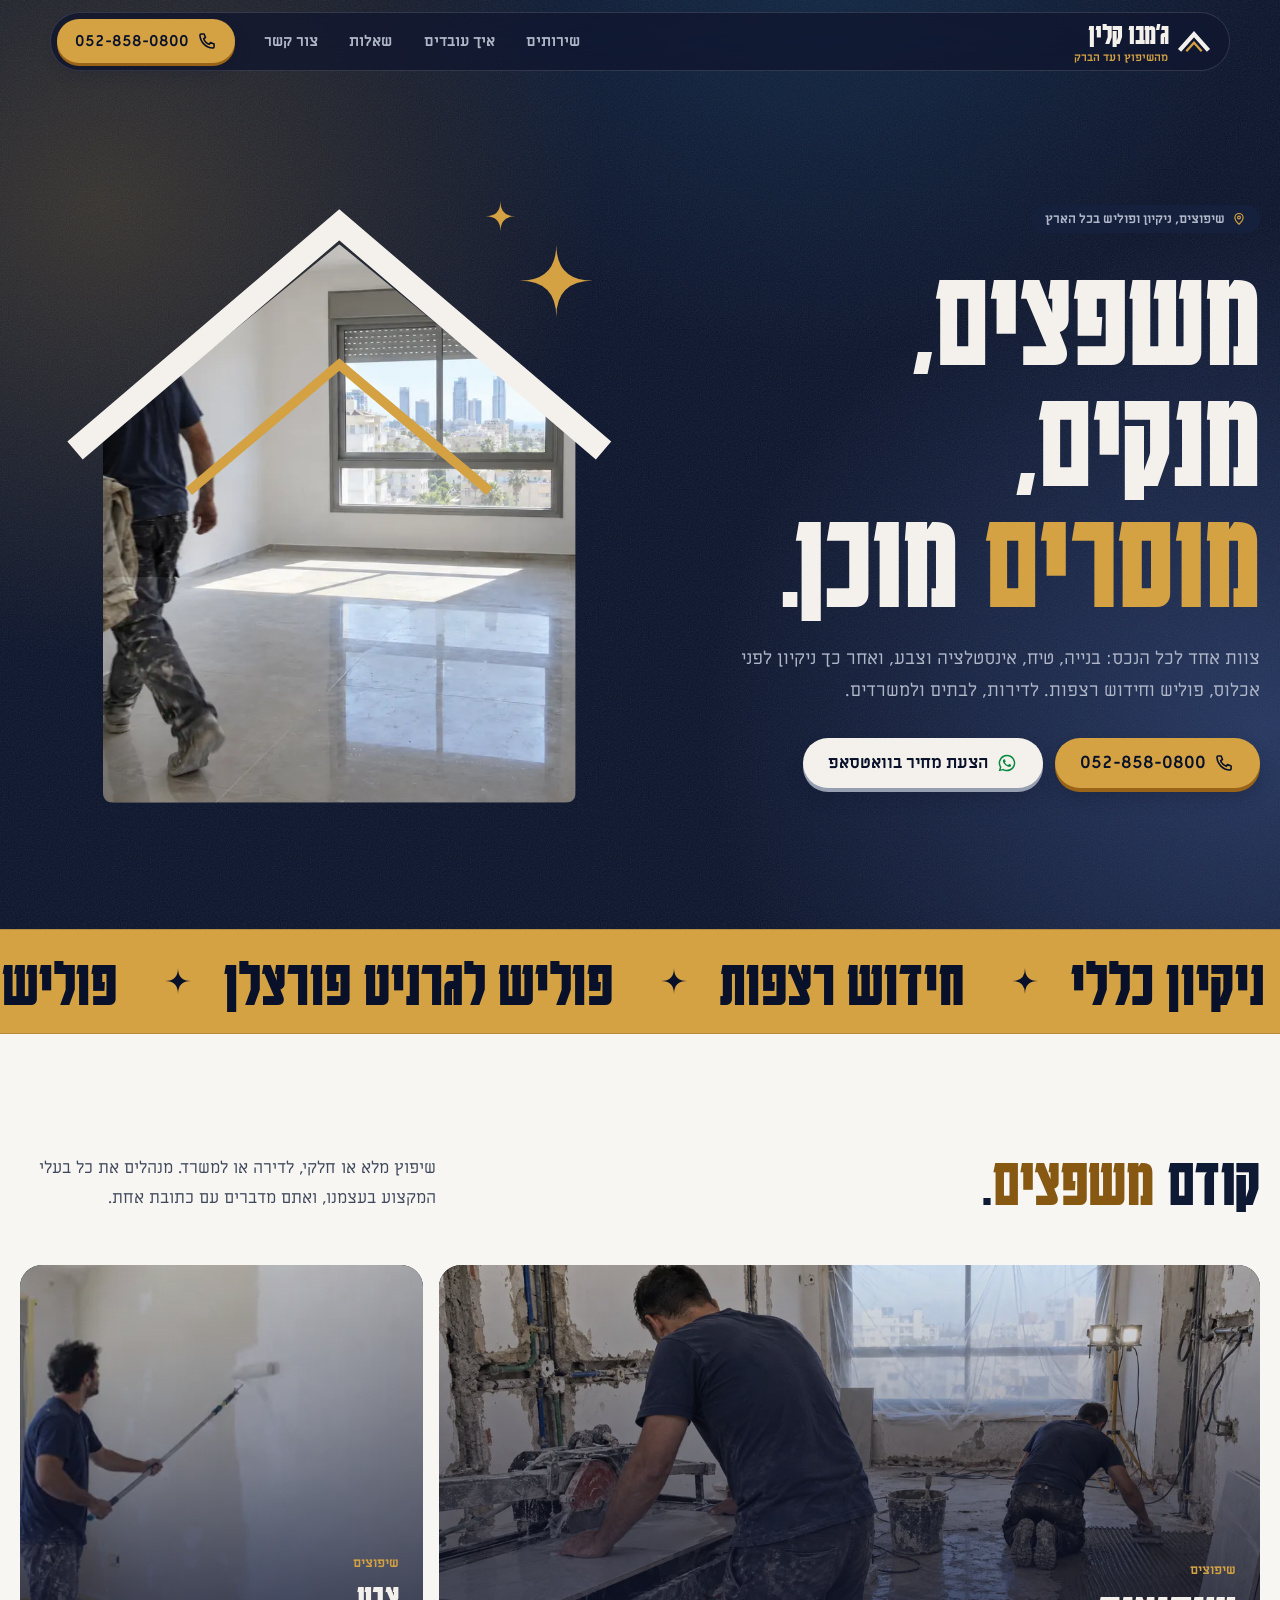
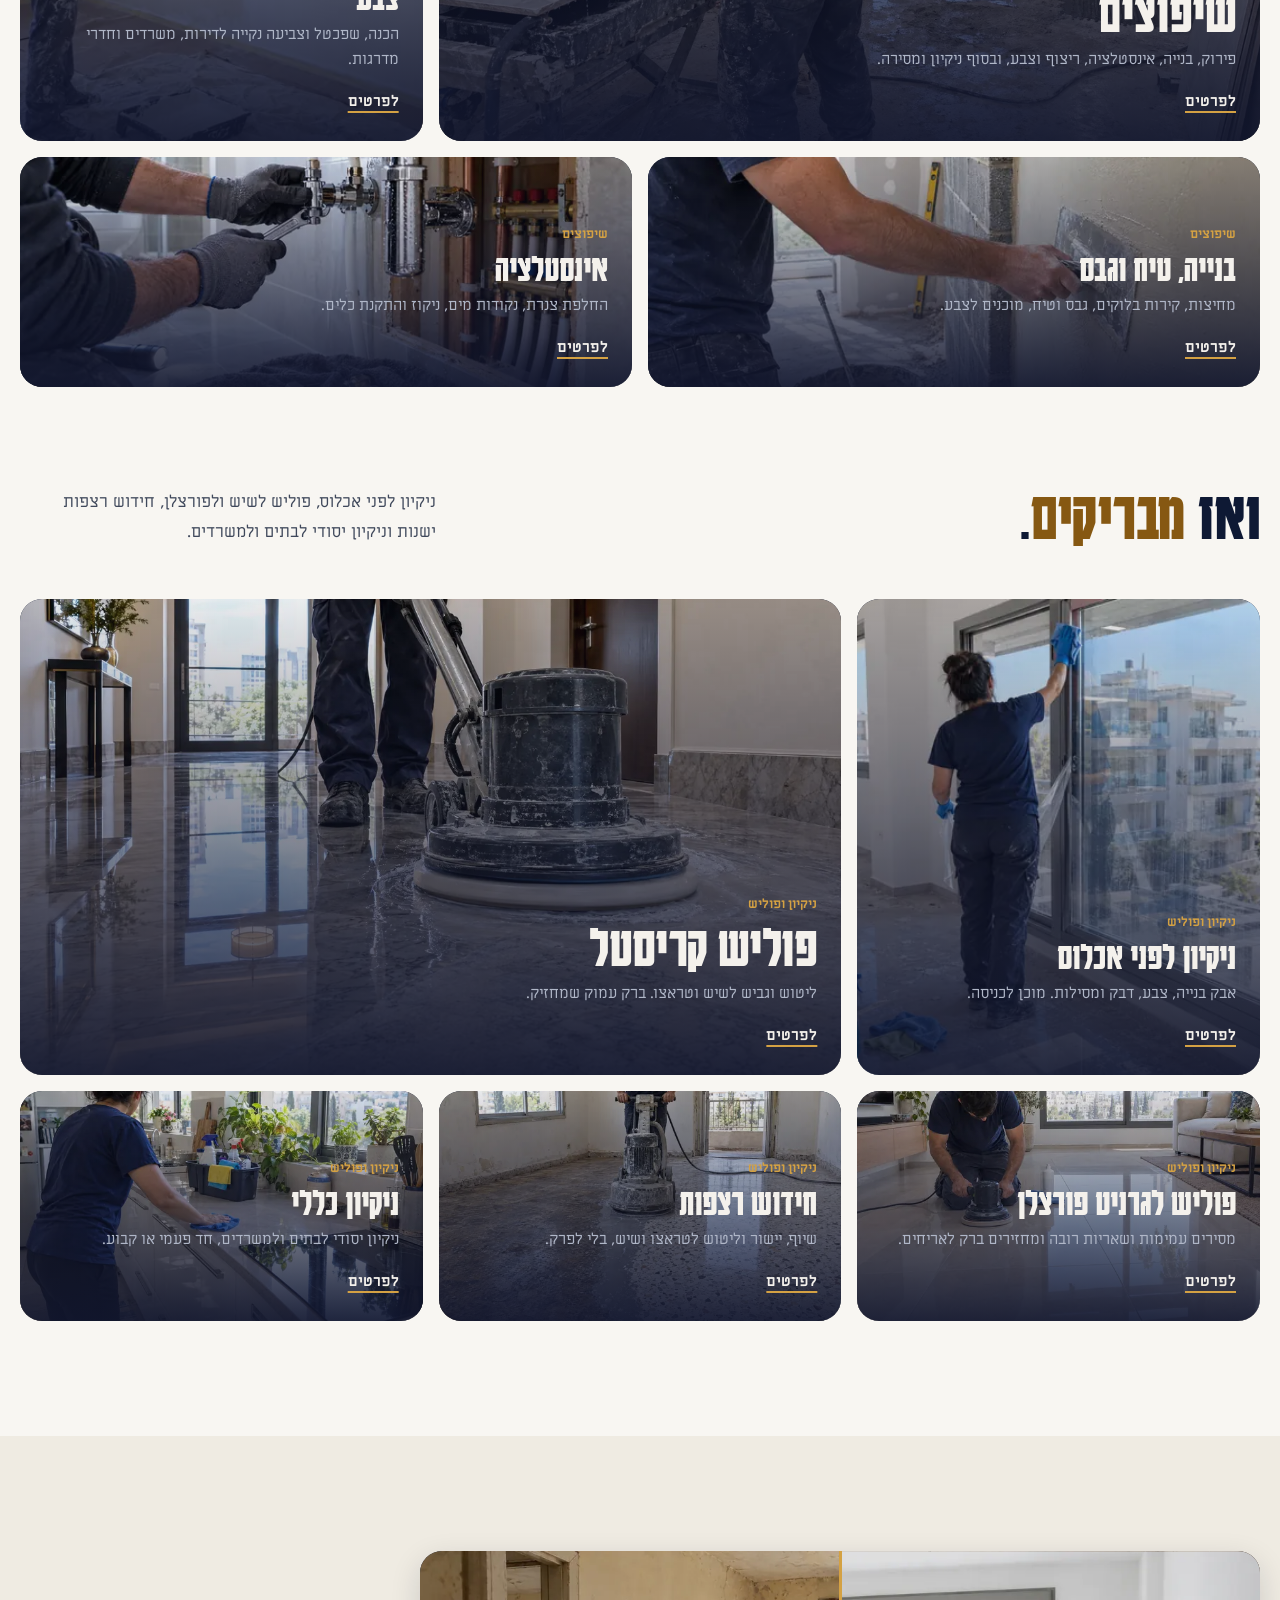
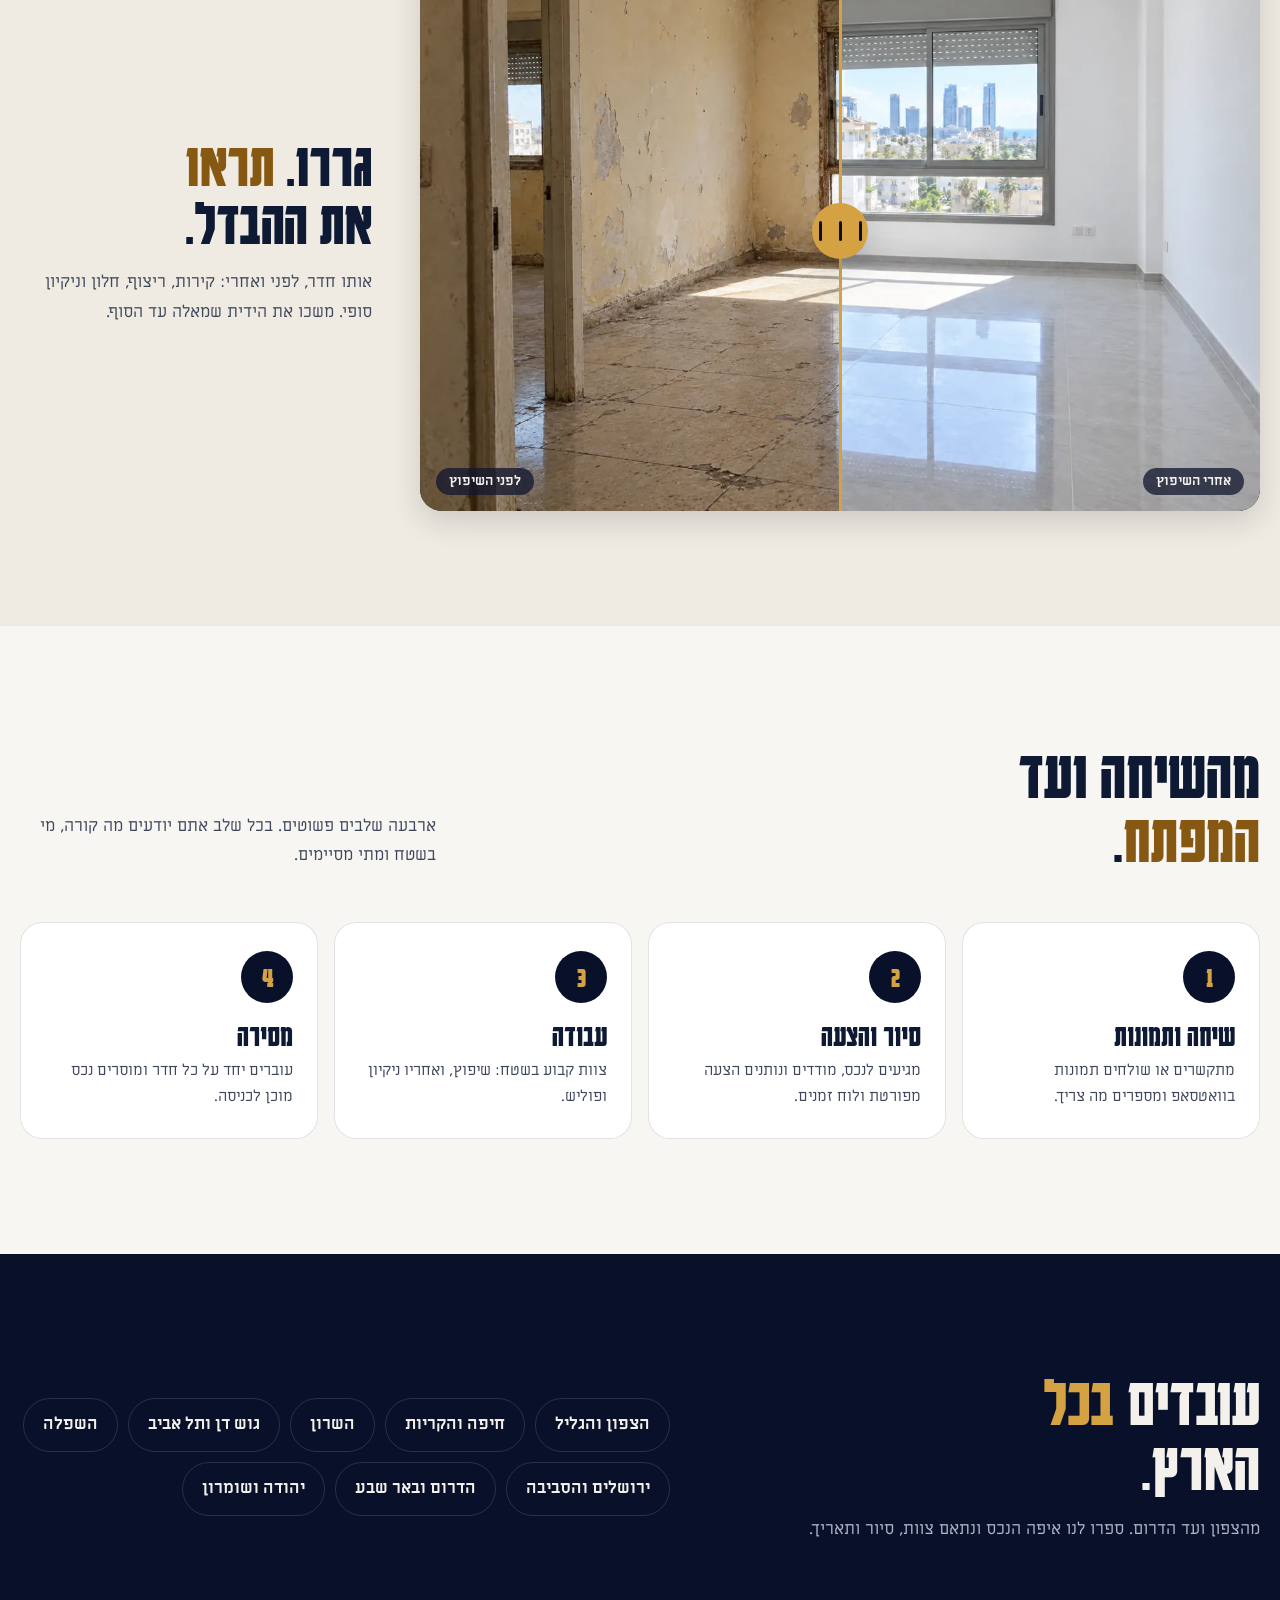
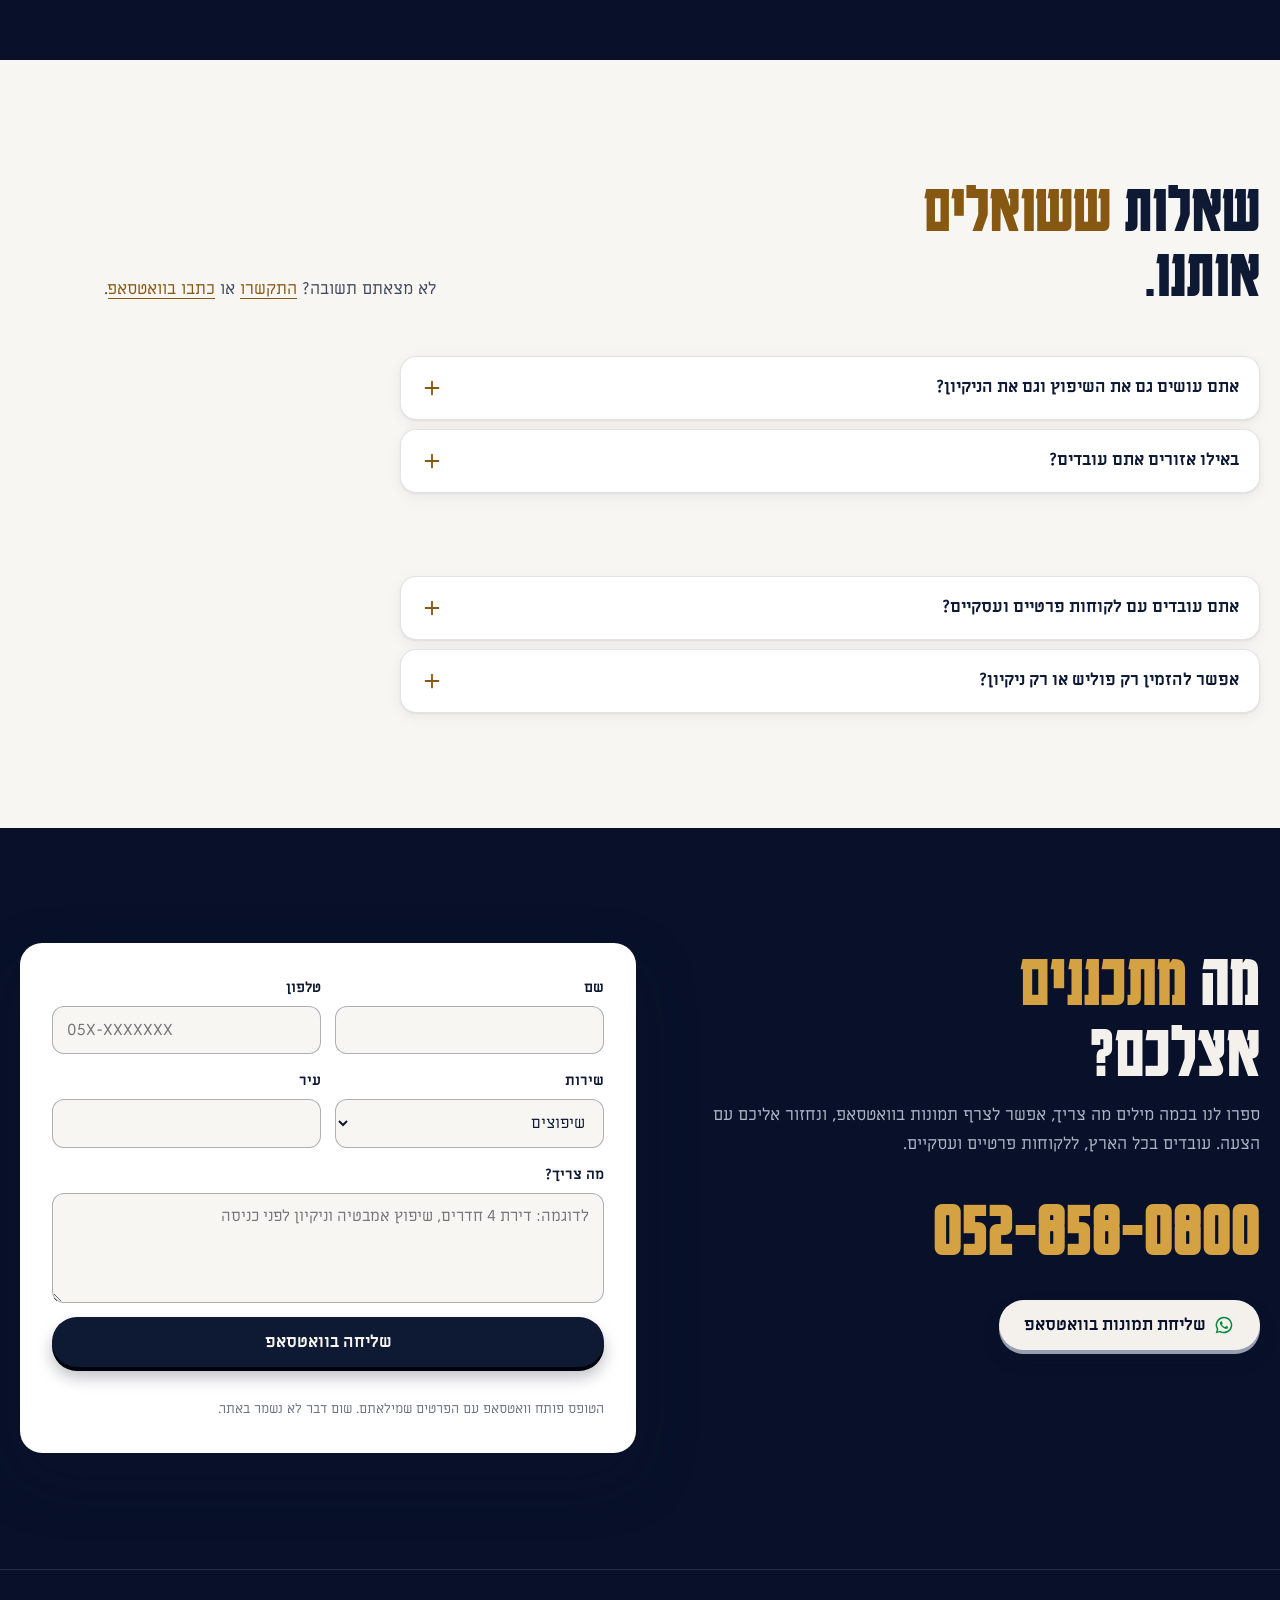
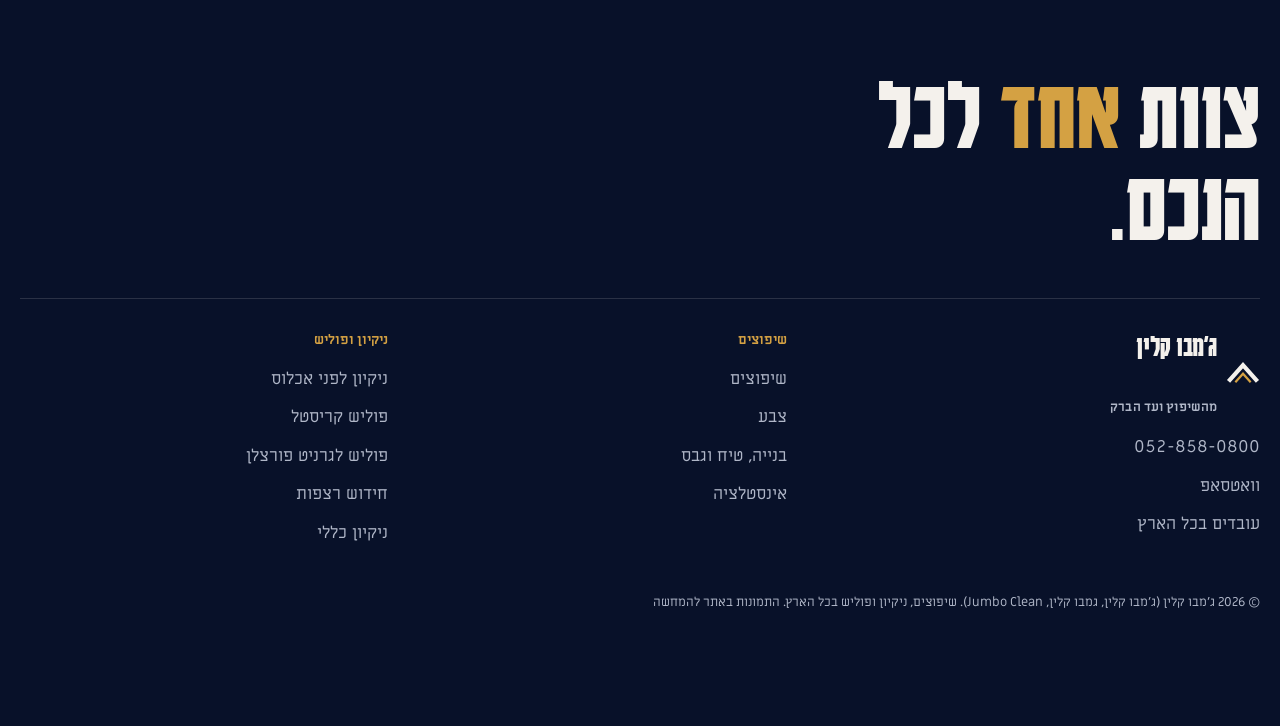
==== commit 507e3c5c: "feat: let every spelling of the name find the site Titles, description, og:site_name, JSON-LD altern" ====
--- a/index.html
+++ b/index.html
@@ -3,15 +3,16 @@
 <head>
 <meta charset="utf-8">
 <meta name="viewport" content="width=device-width, initial-scale=1">
-<title>ג׳מבו קלין | שיפוצים, ניקיון לפני אכלוס ופוליש בכל הארץ</title>
-<meta name="description" content="ג׳מבו קלין: שיפוצים לדירות ולמשרדים: צבע, בנייה, טיח ואינסטלציה. ואחרי השיפוץ, ניקיון לפני אכלוס, פוליש קריסטל, פוליש לפורצלן וחידוש רצפות. בכל הארץ. 052-858-0800">
+<title>ג&#x27;מבו קלין Jumbo Clean | שיפוצים, ניקיון לפני אכלוס ופוליש בכל הארץ</title>
+<meta name="description" content="ג&#x27;מבו קלין (גמבו קלין, Jumbo Clean): שיפוצים לדירות ולמשרדים: צבע, בנייה, טיח ואינסטלציה. ואחרי השיפוץ, ניקיון לפני אכלוס, פוליש קריסטל, פוליש לפורצלן וחידוש רצפות. בכל הארץ. 052-858-0800">
 <meta name="theme-color" content="#141a33">
 <link rel="canonical" href="https://jumbo-clean.co.il/">
-<meta property="og:title" content="ג׳מבו קלין | שיפוצים, ניקיון לפני אכלוס ופוליש בכל הארץ">
-<meta property="og:description" content="ג׳מבו קלין: שיפוצים לדירות ולמשרדים: צבע, בנייה, טיח ואינסטלציה. ואחרי השיפוץ, ניקיון לפני אכלוס, פוליש קריסטל, פוליש לפורצלן וחידוש רצפות. בכל הארץ. 052-858-0800">
+<meta property="og:title" content="ג&#x27;מבו קלין Jumbo Clean | שיפוצים, ניקיון לפני אכלוס ופוליש בכל הארץ">
+<meta property="og:description" content="ג&#x27;מבו קלין (גמבו קלין, Jumbo Clean): שיפוצים לדירות ולמשרדים: צבע, בנייה, טיח ואינסטלציה. ואחרי השיפוץ, ניקיון לפני אכלוס, פוליש קריסטל, פוליש לפורצלן וחידוש רצפות. בכל הארץ. 052-858-0800">
 <meta property="og:image" content="https://jumbo-clean.co.il/assets/og.jpg">
 <meta property="og:url" content="https://jumbo-clean.co.il/">
 <meta property="og:type" content="website">
+<meta property="og:site_name" content="ג'מבו קלין Jumbo Clean">
 <meta property="og:locale" content="he_IL">
 <meta name="twitter:card" content="summary_large_image">
 <link rel="icon" href="data:image/svg+xml,%3Csvg xmlns='http://www.w3.org/2000/svg' viewBox='0 0 40 40'%3E%3Cpath d='M4 30 L20 12 L36 30' fill='none' stroke='%231b2552' stroke-width='6'/%3E%3Cpath d='M12 31 L20 22 L28 31' fill='none' stroke='%23c9962e' stroke-width='3.5'/%3E%3Cpath d='M33 2 Q33 9 40 9 Q33 9 33 16 Q33 9 26 9 Q33 9 33 2Z' fill='%23c9962e'/%3E%3C/svg%3E">
@@ -21,7 +22,7 @@
 <link href="https://fonts.googleapis.com/css2?family=Karantina:wght@400;700&family=Miriam+Libre:wght@400;700&display=swap" rel="stylesheet">
 <link rel="stylesheet" href="site.css">
 <script>document.documentElement.classList.add('js')</script>
-<script type="application/ld+json">{"@context": "https://schema.org", "@graph": [{"@type": "HomeAndConstructionBusiness", "@id": "https://jumbo-clean.co.il/#business", "name": "ג׳מבו קלין", "alternateName": "Jumbo Clean", "url": "https://jumbo-clean.co.il/", "telephone": "+972-52-858-0800", "image": "https://jumbo-clean.co.il/assets/og.jpg", "logo": "https://jumbo-clean.co.il/assets/logo-480.webp", "description": "שיפוצים לדירות ולמשרדים: צבע, בנייה וטיח ואינסטלציה, וגם ניקיון לפני אכלוס, פוליש קריסטל, פוליש לגרניט פורצלן וחידוש רצפות. בכל הארץ.", "areaServed": {"@type": "Country", "name": "ישראל"}, "knowsLanguage": "he"}, {"@type": "FAQPage", "mainEntity": [{"@type": "Question", "name": "אתם עושים גם את השיפוץ וגם את הניקיון?", "acceptedAnswer": {"@type": "Answer", "text": "כן. אותו צוות משפץ, מנקה ומלטש. אין צורך לתאם בין קבלן, צבעי, אינסטלטור וחברת ניקיון."}}, {"@type": "Question", "name": "באילו אזורים אתם עובדים?", "acceptedAnswer": {"@type": "Answer", "text": "בכל הארץ, מהצפון ועד הדרום, כולל ירושלים והשרון. ספרו לנו איפה הנכס."}}, {"@type": "Question", "name": "איך מקבלים הצעת מחיר?", "acceptedAnswer": {"@type": "Answer", "text": "שולחים בוואטסאפ כמה תמונות ותיאור קצר, או מתקשרים. לעבודות גדולות מתאמים סיור בנכס."}}, {"@type": "Question", "name": "אתם עובדים עם לקוחות פרטיים ועסקיים?", "acceptedAnswer": {"@type": "Answer", "text": "כן. דירות ובתים פרטיים, ועדי בתים, משרדים, חנויות וחללים מסחריים."}}, {"@type": "Question", "name": "אפשר להזמין רק פוליש או רק ניקיון?", "acceptedAnswer": {"@type": "Answer", "text": "בוודאי. כל שירות אפשר להזמין לבד, ואפשר לשלב כמה שירותים בהצעה אחת."}}]}, {"@type": "ItemList", "name": "השירותים של ג׳מבו קלין", "itemListElement": [{"@type": "ListItem", "position": 1, "url": "https://jumbo-clean.co.il/shiputzim/", "name": "שיפוצים"}, {"@type": "ListItem", "position": 2, "url": "https://jumbo-clean.co.il/tzeva/", "name": "צבע"}, {"@type": "ListItem", "position": 3, "url": "https://jumbo-clean.co.il/bniya-vetiach/", "name": "בנייה, טיח וגבס"}, {"@type": "ListItem", "position": 4, "url": "https://jumbo-clean.co.il/instalatzia/", "name": "אינסטלציה"}, {"@type": "ListItem", "position": 5, "url": "https://jumbo-clean.co.il/nikayon-lifnei-iklus/", "name": "ניקיון לפני אכלוס"}, {"@type": "ListItem", "position": 6, "url": "https://jumbo-clean.co.il/polish-kristal/", "name": "פוליש קריסטל"}, {"@type": "ListItem", "position": 7, "url": "https://jumbo-clean.co.il/polish-granit-porselan/", "name": "פוליש לגרניט פורצלן"}, {"@type": "ListItem", "position": 8, "url": "https://jumbo-clean.co.il/chidush-ritzpot/", "name": "חידוש רצפות"}, {"@type": "ListItem", "position": 9, "url": "https://jumbo-clean.co.il/nikayon-klali/", "name": "ניקיון כללי"}]}]}</script>
+<script type="application/ld+json">{"@context": "https://schema.org", "@graph": [{"@type": "HomeAndConstructionBusiness", "@id": "https://jumbo-clean.co.il/#business", "name": "ג׳מבו קלין", "alternateName": ["Jumbo Clean", "ג'מבו קלין", "גמבו קלין", "ג'מבו קלין שיפוצים", "ג׳מבו קלין שיפוצים"], "url": "https://jumbo-clean.co.il/", "telephone": "+972-52-858-0800", "image": "https://jumbo-clean.co.il/assets/og.jpg", "logo": "https://jumbo-clean.co.il/assets/logo-480.webp", "description": "שיפוצים לדירות ולמשרדים: צבע, בנייה וטיח ואינסטלציה, וגם ניקיון לפני אכלוס, פוליש קריסטל, פוליש לגרניט פורצלן וחידוש רצפות. בכל הארץ.", "areaServed": {"@type": "Country", "name": "ישראל"}, "knowsLanguage": "he"}, {"@type": "FAQPage", "mainEntity": [{"@type": "Question", "name": "אתם עושים גם את השיפוץ וגם את הניקיון?", "acceptedAnswer": {"@type": "Answer", "text": "כן. אותו צוות משפץ, מנקה ומלטש. אין צורך לתאם בין קבלן, צבעי, אינסטלטור וחברת ניקיון."}}, {"@type": "Question", "name": "באילו אזורים אתם עובדים?", "acceptedAnswer": {"@type": "Answer", "text": "בכל הארץ, מהצפון ועד הדרום, כולל ירושלים והשרון. ספרו לנו איפה הנכס."}}, {"@type": "Question", "name": "איך מקבלים הצעת מחיר?", "acceptedAnswer": {"@type": "Answer", "text": "שולחים בוואטסאפ כמה תמונות ותיאור קצר, או מתקשרים. לעבודות גדולות מתאמים סיור בנכס."}}, {"@type": "Question", "name": "אתם עובדים עם לקוחות פרטיים ועסקיים?", "acceptedAnswer": {"@type": "Answer", "text": "כן. דירות ובתים פרטיים, ועדי בתים, משרדים, חנויות וחללים מסחריים."}}, {"@type": "Question", "name": "אפשר להזמין רק פוליש או רק ניקיון?", "acceptedAnswer": {"@type": "Answer", "text": "בוודאי. כל שירות אפשר להזמין לבד, ואפשר לשלב כמה שירותים בהצעה אחת."}}]}, {"@type": "ItemList", "name": "השירותים של ג׳מבו קלין", "itemListElement": [{"@type": "ListItem", "position": 1, "url": "https://jumbo-clean.co.il/shiputzim/", "name": "שיפוצים"}, {"@type": "ListItem", "position": 2, "url": "https://jumbo-clean.co.il/tzeva/", "name": "צבע"}, {"@type": "ListItem", "position": 3, "url": "https://jumbo-clean.co.il/bniya-vetiach/", "name": "בנייה, טיח וגבס"}, {"@type": "ListItem", "position": 4, "url": "https://jumbo-clean.co.il/instalatzia/", "name": "אינסטלציה"}, {"@type": "ListItem", "position": 5, "url": "https://jumbo-clean.co.il/nikayon-lifnei-iklus/", "name": "ניקיון לפני אכלוס"}, {"@type": "ListItem", "position": 6, "url": "https://jumbo-clean.co.il/polish-kristal/", "name": "פוליש קריסטל"}, {"@type": "ListItem", "position": 7, "url": "https://jumbo-clean.co.il/polish-granit-porselan/", "name": "פוליש לגרניט פורצלן"}, {"@type": "ListItem", "position": 8, "url": "https://jumbo-clean.co.il/chidush-ritzpot/", "name": "חידוש רצפות"}, {"@type": "ListItem", "position": 9, "url": "https://jumbo-clean.co.il/nikayon-klali/", "name": "ניקיון כללי"}]}]}</script>
 </head>
 <body>
 <a class="skip" href="#main">דילוג לתוכן</a>
@@ -193,7 +194,7 @@
       <div><h4>שיפוצים</h4><ul><li><a href="shiputzim/">שיפוצים</a></li><li><a href="tzeva/">צבע</a></li><li><a href="bniya-vetiach/">בנייה, טיח וגבס</a></li><li><a href="instalatzia/">אינסטלציה</a></li></ul></div>
       <div><h4>ניקיון ופוליש</h4><ul><li><a href="nikayon-lifnei-iklus/">ניקיון לפני אכלוס</a></li><li><a href="polish-kristal/">פוליש קריסטל</a></li><li><a href="polish-granit-porselan/">פוליש לגרניט פורצלן</a></li><li><a href="chidush-ritzpot/">חידוש רצפות</a></li><li><a href="nikayon-klali/">ניקיון כללי</a></li></ul></div>
     </div>
-    <small>© 2026 ג׳מבו קלין. שיפוצים, ניקיון ופוליש בכל הארץ. התמונות באתר להמחשה</small>
+    <small>© 2026 ג׳מבו קלין (ג'מבו קלין, גמבו קלין, Jumbo Clean). שיפוצים, ניקיון ופוליש בכל הארץ. התמונות באתר להמחשה</small>
   </div>
 </footer>
 <nav class="dock" aria-label="יצירת קשר מהירה">
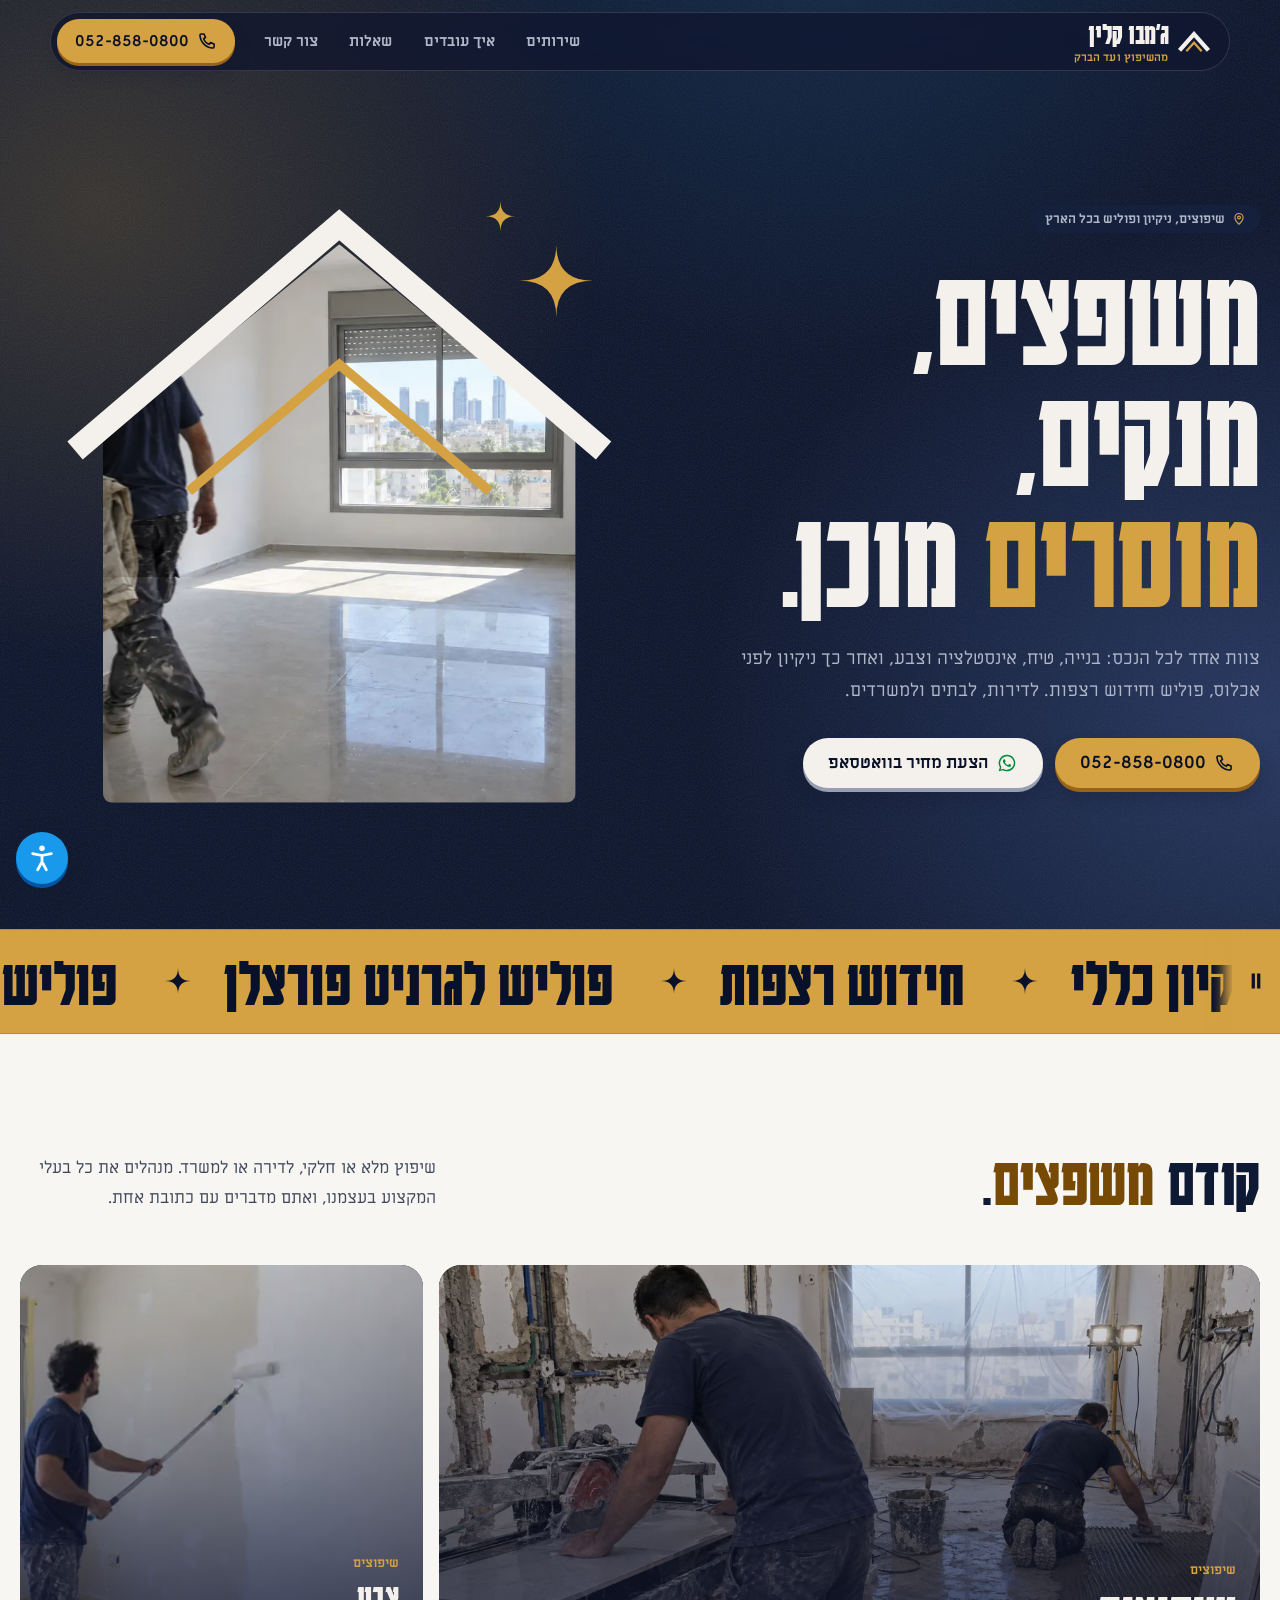
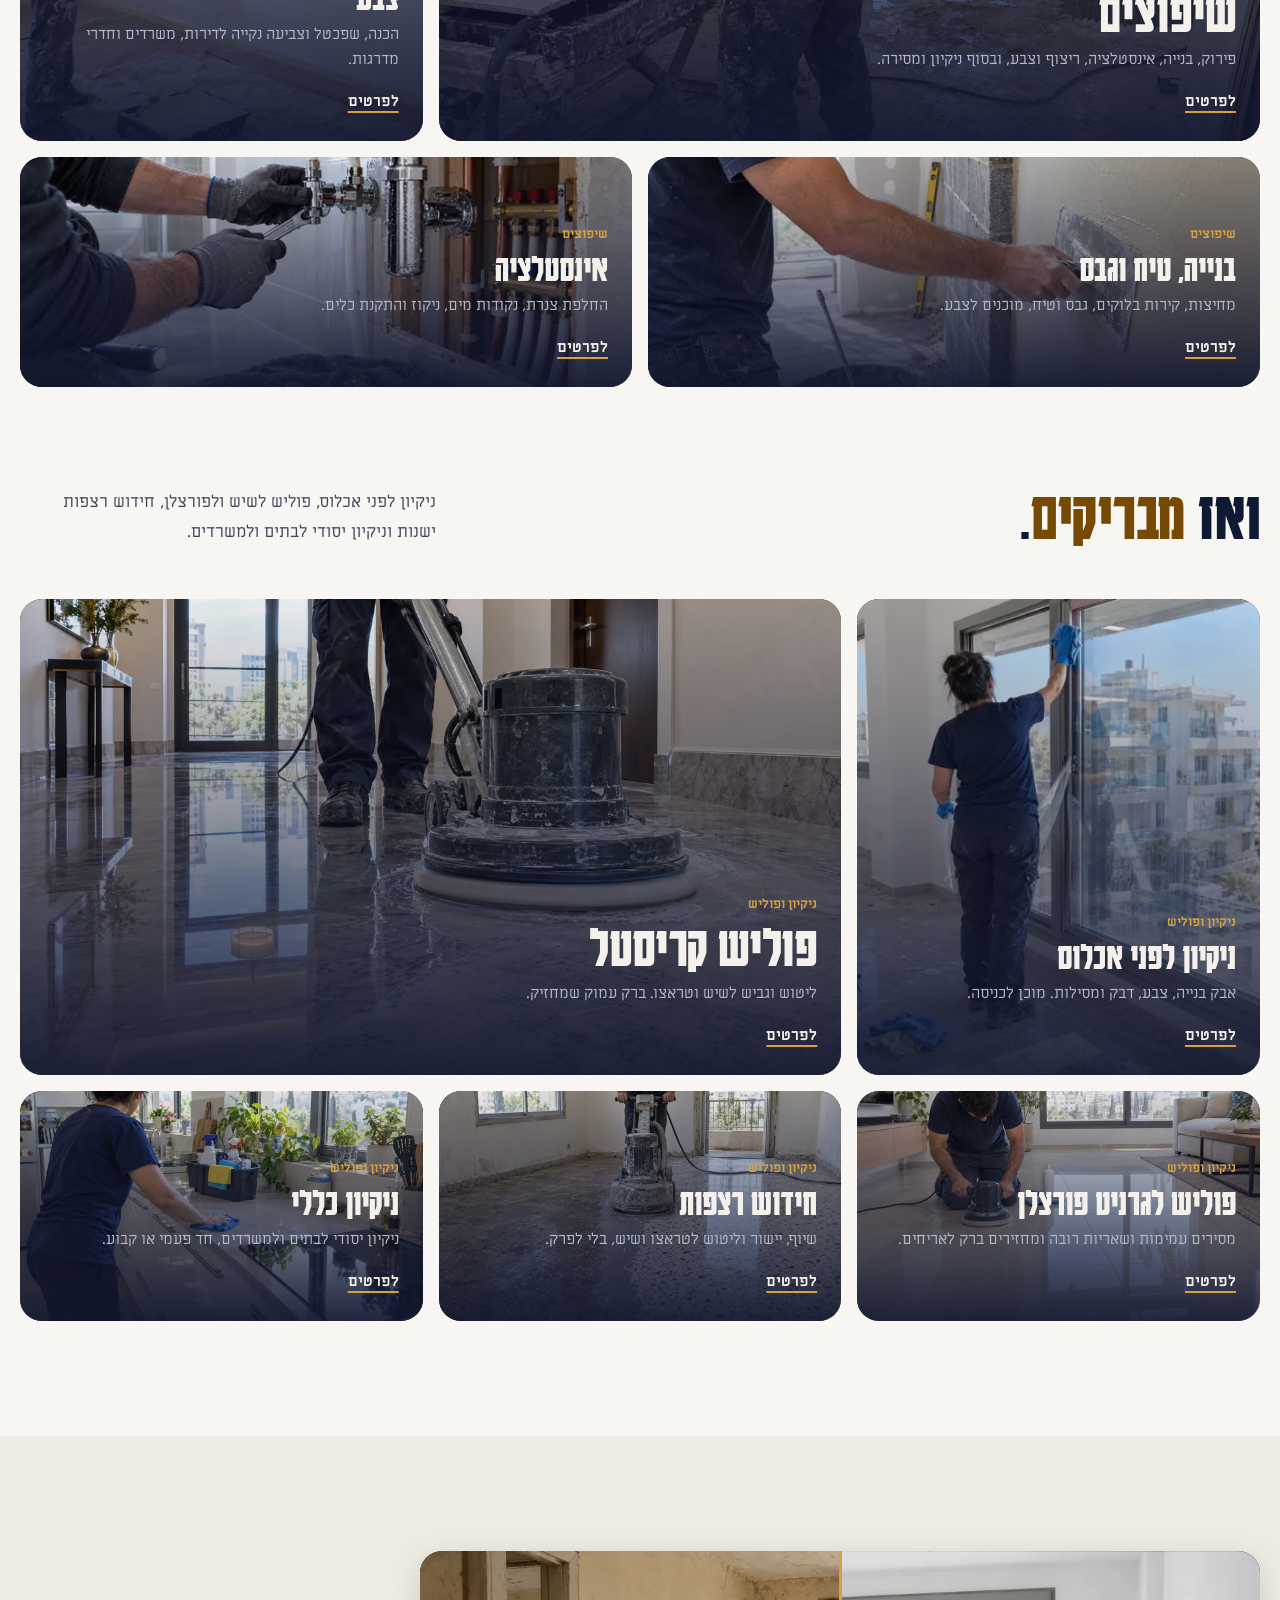
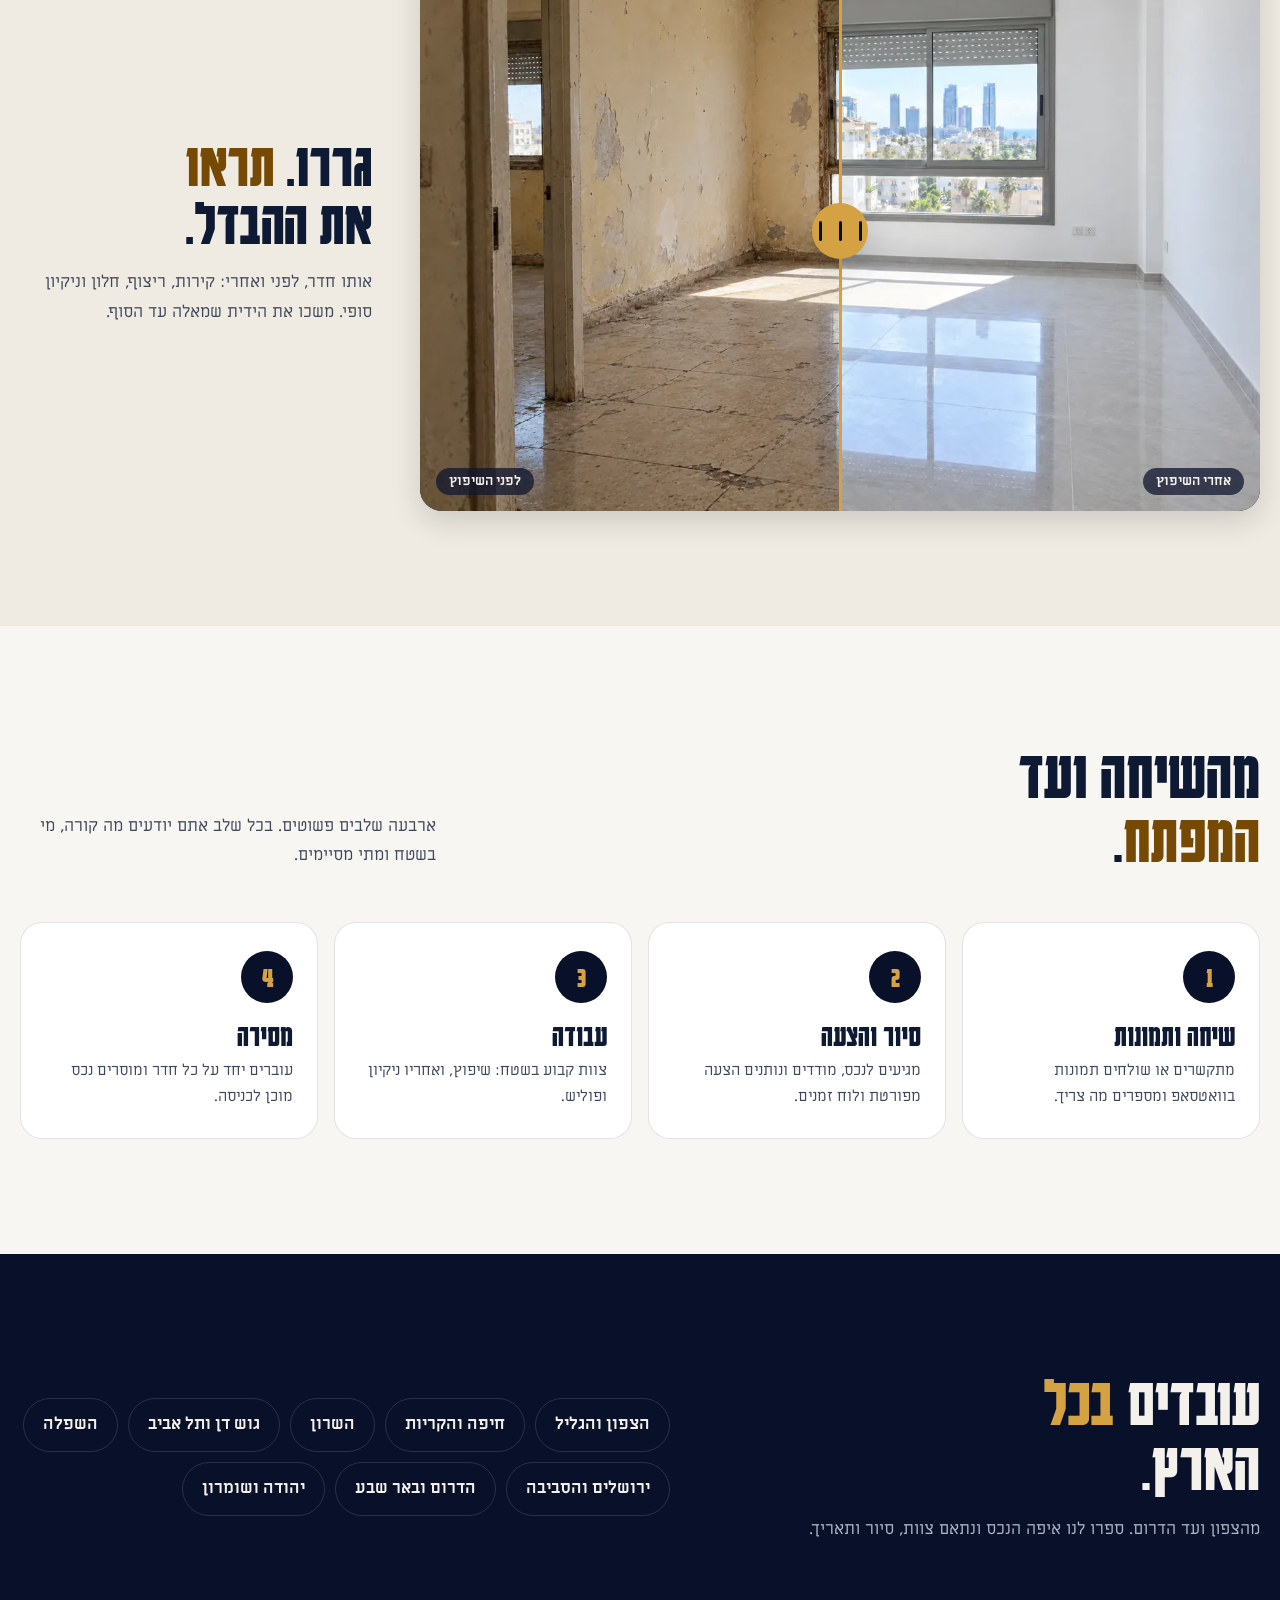
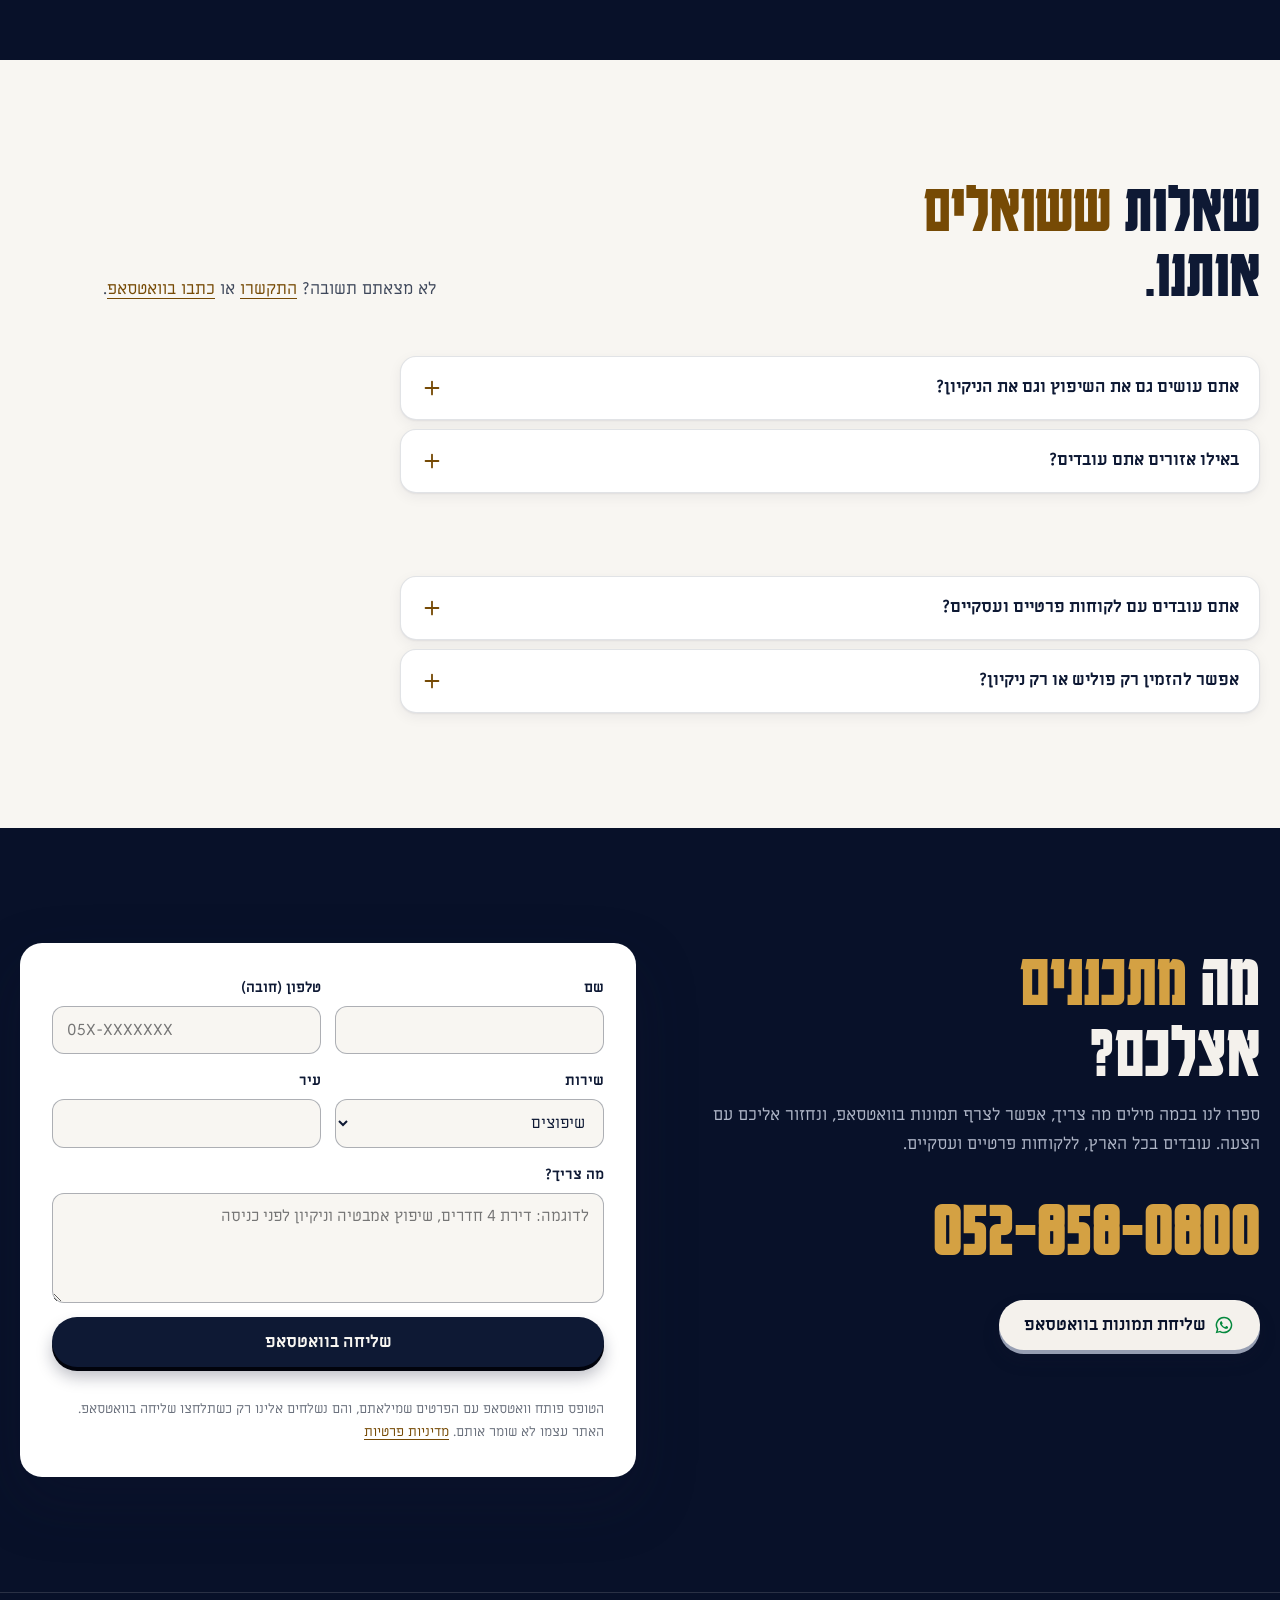
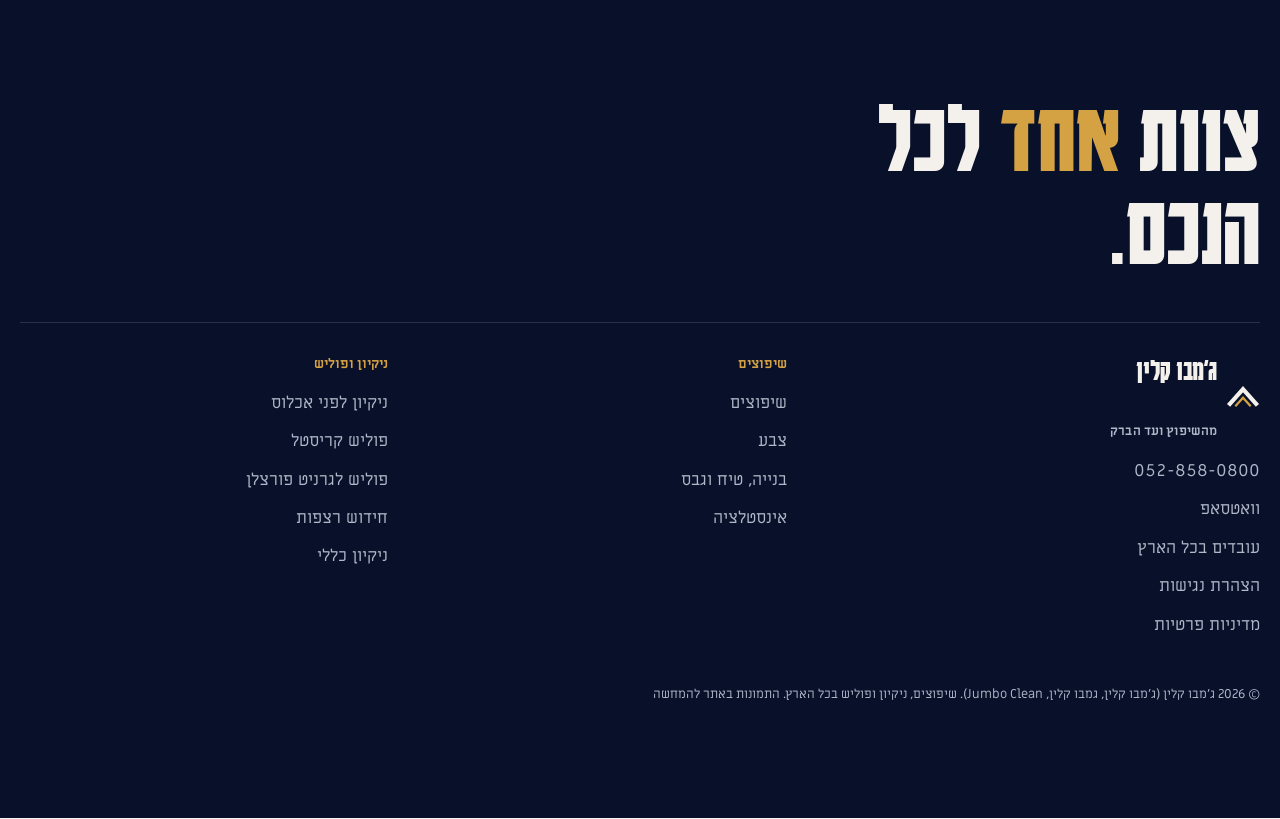
==== commit 9b6f4f52: "feat: accessibility per IS 5568, an accessibility statement and a privacy page - Accessibility panel" ====
--- a/index.html
+++ b/index.html
@@ -21,11 +21,11 @@
 <link rel="preconnect" href="https://fonts.gstatic.com" crossorigin>
 <link href="https://fonts.googleapis.com/css2?family=Karantina:wght@400;700&family=Miriam+Libre:wght@400;700&display=swap" rel="stylesheet">
 <link rel="stylesheet" href="site.css">
-<script>document.documentElement.classList.add('js')</script>
+<script>document.documentElement.classList.add('js');(function(){try{var p=JSON.parse(localStorage.getItem('jc_a11y_v1'));if(!p||p.v!==1)return;var c=document.documentElement.classList;[115,130,150].forEach(function(t){c.toggle('a11y-text-'+t,p.text===t)});[16,20].forEach(function(l){c.toggle('a11y-lines-'+l,p.lines===l)});['high','invert','mono'].forEach(function(k){c.toggle('a11y-contrast-'+k,p.contrast===k)});['links','heads','font','cursor','motion'].forEach(function(k){c.toggle('a11y-'+k,!!p[k])})}catch(e){}})()</script>
 <script type="application/ld+json">{"@context": "https://schema.org", "@graph": [{"@type": "HomeAndConstructionBusiness", "@id": "https://jumbo-clean.co.il/#business", "name": "ג׳מבו קלין", "alternateName": ["Jumbo Clean", "ג'מבו קלין", "גמבו קלין", "ג'מבו קלין שיפוצים", "ג׳מבו קלין שיפוצים"], "url": "https://jumbo-clean.co.il/", "telephone": "+972-52-858-0800", "image": "https://jumbo-clean.co.il/assets/og.jpg", "logo": "https://jumbo-clean.co.il/assets/logo-480.webp", "description": "שיפוצים לדירות ולמשרדים: צבע, בנייה וטיח ואינסטלציה, וגם ניקיון לפני אכלוס, פוליש קריסטל, פוליש לגרניט פורצלן וחידוש רצפות. בכל הארץ.", "areaServed": {"@type": "Country", "name": "ישראל"}, "knowsLanguage": "he"}, {"@type": "FAQPage", "mainEntity": [{"@type": "Question", "name": "אתם עושים גם את השיפוץ וגם את הניקיון?", "acceptedAnswer": {"@type": "Answer", "text": "כן. אותו צוות משפץ, מנקה ומלטש. אין צורך לתאם בין קבלן, צבעי, אינסטלטור וחברת ניקיון."}}, {"@type": "Question", "name": "באילו אזורים אתם עובדים?", "acceptedAnswer": {"@type": "Answer", "text": "בכל הארץ, מהצפון ועד הדרום, כולל ירושלים והשרון. ספרו לנו איפה הנכס."}}, {"@type": "Question", "name": "איך מקבלים הצעת מחיר?", "acceptedAnswer": {"@type": "Answer", "text": "שולחים בוואטסאפ כמה תמונות ותיאור קצר, או מתקשרים. לעבודות גדולות מתאמים סיור בנכס."}}, {"@type": "Question", "name": "אתם עובדים עם לקוחות פרטיים ועסקיים?", "acceptedAnswer": {"@type": "Answer", "text": "כן. דירות ובתים פרטיים, ועדי בתים, משרדים, חנויות וחללים מסחריים."}}, {"@type": "Question", "name": "אפשר להזמין רק פוליש או רק ניקיון?", "acceptedAnswer": {"@type": "Answer", "text": "בוודאי. כל שירות אפשר להזמין לבד, ואפשר לשלב כמה שירותים בהצעה אחת."}}]}, {"@type": "ItemList", "name": "השירותים של ג׳מבו קלין", "itemListElement": [{"@type": "ListItem", "position": 1, "url": "https://jumbo-clean.co.il/shiputzim/", "name": "שיפוצים"}, {"@type": "ListItem", "position": 2, "url": "https://jumbo-clean.co.il/tzeva/", "name": "צבע"}, {"@type": "ListItem", "position": 3, "url": "https://jumbo-clean.co.il/bniya-vetiach/", "name": "בנייה, טיח וגבס"}, {"@type": "ListItem", "position": 4, "url": "https://jumbo-clean.co.il/instalatzia/", "name": "אינסטלציה"}, {"@type": "ListItem", "position": 5, "url": "https://jumbo-clean.co.il/nikayon-lifnei-iklus/", "name": "ניקיון לפני אכלוס"}, {"@type": "ListItem", "position": 6, "url": "https://jumbo-clean.co.il/polish-kristal/", "name": "פוליש קריסטל"}, {"@type": "ListItem", "position": 7, "url": "https://jumbo-clean.co.il/polish-granit-porselan/", "name": "פוליש לגרניט פורצלן"}, {"@type": "ListItem", "position": 8, "url": "https://jumbo-clean.co.il/chidush-ritzpot/", "name": "חידוש רצפות"}, {"@type": "ListItem", "position": 9, "url": "https://jumbo-clean.co.il/nikayon-klali/", "name": "ניקיון כללי"}]}]}</script>
 </head>
 <body>
-<a class="skip" href="#main">דילוג לתוכן</a>
+<a class="skip" href="#main">דילוג לתוכן הראשי</a>
 <svg width="0" height="0" style="position:absolute" aria-hidden="true">
 <symbol id="i-phone" viewBox="0 0 24 24"><path fill="none" stroke="currentColor" stroke-width="1.9" stroke-linejoin="round" d="M5 3.5h3.5l1.7 4.3-2.2 1.4a11 11 0 0 0 6.8 6.8l1.4-2.2 4.3 1.7V19a1.5 1.5 0 0 1-1.5 1.5A16.5 16.5 0 0 1 3.5 5 1.5 1.5 0 0 1 5 3.5z"/></symbol>
 <symbol id="i-wa" viewBox="0 0 24 24"><path fill="currentColor" d="M12 2a10 10 0 0 0-8.6 15.1L2 22l5-1.3A10 10 0 1 0 12 2zm0 18.2a8.2 8.2 0 0 1-4.2-1.15l-.3-.18-3 .78.8-2.9-.2-.3A8.2 8.2 0 1 1 12 20.2zm4.5-6.1c-.25-.12-1.46-.72-1.69-.8-.23-.08-.39-.12-.55.12-.16.25-.63.8-.78.97-.14.16-.29.18-.53.06a6.7 6.7 0 0 1-3.3-2.9c-.25-.43.25-.4.71-1.33.08-.16.04-.3-.02-.42-.06-.12-.55-1.33-.76-1.82-.2-.48-.4-.41-.55-.42h-.47a.9.9 0 0 0-.65.3 2.7 2.7 0 0 0-.85 2.02 4.7 4.7 0 0 0 1 2.5 10.8 10.8 0 0 0 4.13 3.65c1.54.66 2.14.72 2.9.6.47-.07 1.46-.6 1.66-1.17.2-.58.2-1.07.15-1.17-.07-.1-.23-.16-.47-.28z"/></symbol>
@@ -45,7 +45,7 @@
     <a class="mark" href="./" aria-label="ג׳מבו קלין, דף הבית"><svg viewBox="0 0 40 28" aria-hidden="true"><use href="#i-roof"/></svg><span class="mark-t"><b>ג׳מבו קלין</b><small>מהשיפוץ ועד הברק</small></span></a>
     <nav class="nav-links" aria-label="ראשי">
       <details><summary>שירותים</summary>
-        <div class="mega"><div class="mega-col"><h4>שיפוצים</h4><a href="shiputzim/"><b>שיפוצים</b><span>שיפוץ דירה או משרד, מהפירוק ועד המסירה</span></a><a href="tzeva/"><b>צבע</b><span>צביעת דירות, משרדים וחדרי מדרגות</span></a><a href="bniya-vetiach/"><b>בנייה, טיח וגבס</b><span>קירות, מחיצות, טיח ותיקוני בנייה</span></a><a href="instalatzia/"><b>אינסטלציה</b><span>צנרת, נקודות מים וניקוז בשיפוץ</span></a></div><div class="mega-col"><h4>ניקיון ופוליש</h4><a href="nikayon-lifnei-iklus/"><b>ניקיון לפני אכלוס</b><span>דירה חדשה או אחרי שיפוץ, מוכנה לכניסה</span></a><a href="polish-kristal/"><b>פוליש קריסטל</b><span>ברק עמוק לשיש וטראצו</span></a><a href="polish-granit-porselan/"><b>פוליש לגרניט פורצלן</b><span>ניקוי עומק וברק לאריחי פורצלן</span></a><a href="chidush-ritzpot/"><b>חידוש רצפות</b><span>ליטוש וחידוש לטראצו ושיש ישנים</span></a><a href="nikayon-klali/"><b>ניקיון כללי</b><span>ניקיון יסודי לבתים ולמשרדים</span></a></div></div>
+        <div class="mega"><div class="mega-col"><p class="menu-h">שיפוצים</p><a href="shiputzim/"><b>שיפוצים</b><span>שיפוץ דירה או משרד, מהפירוק ועד המסירה</span></a><a href="tzeva/"><b>צבע</b><span>צביעת דירות, משרדים וחדרי מדרגות</span></a><a href="bniya-vetiach/"><b>בנייה, טיח וגבס</b><span>קירות, מחיצות, טיח ותיקוני בנייה</span></a><a href="instalatzia/"><b>אינסטלציה</b><span>צנרת, נקודות מים וניקוז בשיפוץ</span></a></div><div class="mega-col"><p class="menu-h">ניקיון ופוליש</p><a href="nikayon-lifnei-iklus/"><b>ניקיון לפני אכלוס</b><span>דירה חדשה או אחרי שיפוץ, מוכנה לכניסה</span></a><a href="polish-kristal/"><b>פוליש קריסטל</b><span>ברק עמוק לשיש וטראצו</span></a><a href="polish-granit-porselan/"><b>פוליש לגרניט פורצלן</b><span>ניקוי עומק וברק לאריחי פורצלן</span></a><a href="chidush-ritzpot/"><b>חידוש רצפות</b><span>ליטוש וחידוש לטראצו ושיש ישנים</span></a><a href="nikayon-klali/"><b>ניקיון כללי</b><span>ניקיון יסודי לבתים ולמשרדים</span></a></div></div>
       </details>
       <a href="./#process">איך עובדים</a>
       <a href="./#faq">שאלות</a>
@@ -55,12 +55,12 @@
     <a class="btn btn-gold btn-call" href="tel:0528580800" aria-label="התקשרו 052-858-0800"><svg aria-hidden="true"><use href="#i-phone"/></svg><span class="num">052-858-0800</span></a>
   </div>
 </header>
-<div class="sheet" id="sheet" role="dialog" aria-label="תפריט">
+<div class="sheet" id="sheet" role="dialog" aria-modal="true" aria-label="תפריט" hidden>
   <button class="icon-btn sheet-close" type="button" data-sheet><svg aria-hidden="true"><use href="#i-x"/></svg><span class="sr">סגירה</span></button>
-  <h4>שירותים</h4><a href="shiputzim/">שיפוצים</a><a href="tzeva/">צבע</a><a href="bniya-vetiach/">בנייה, טיח וגבס</a><a href="instalatzia/">אינסטלציה</a><a href="nikayon-lifnei-iklus/">ניקיון לפני אכלוס</a><a href="polish-kristal/">פוליש קריסטל</a><a href="polish-granit-porselan/">פוליש לגרניט פורצלן</a><a href="chidush-ritzpot/">חידוש רצפות</a><a href="nikayon-klali/">ניקיון כללי</a>
-  <h4>עוד</h4><a href="./#process">איך עובדים</a><a href="./#faq">שאלות</a><a href="#contact">צור קשר</a>
+  <p class="menu-h">שירותים</p><a href="shiputzim/">שיפוצים</a><a href="tzeva/">צבע</a><a href="bniya-vetiach/">בנייה, טיח וגבס</a><a href="instalatzia/">אינסטלציה</a><a href="nikayon-lifnei-iklus/">ניקיון לפני אכלוס</a><a href="polish-kristal/">פוליש קריסטל</a><a href="polish-granit-porselan/">פוליש לגרניט פורצלן</a><a href="chidush-ritzpot/">חידוש רצפות</a><a href="nikayon-klali/">ניקיון כללי</a>
+  <p class="menu-h">עוד</p><a href="./#process">איך עובדים</a><a href="./#faq">שאלות</a><a href="#contact">צור קשר</a>
 </div>
-<main id="main">
+<main id="main" tabindex="-1">
 <section class="hero night">
   <div class="grainient" aria-hidden="true"></div>
   <div class="wrap hero-grid">
@@ -91,7 +91,8 @@
 </figure>
   </div>
 </section>
-<div class="marquee" aria-label="השירותים שלנו">
+<div class="marquee" role="region" aria-label="השירותים שלנו">
+  <button class="marquee-pause" type="button" aria-pressed="false"><span class="sr">עצירת הפס הנע</span><svg class="i-pause" aria-hidden="true" viewBox="0 0 24 24"><path d="M8 5h3v14H8zM13 5h3v14h-3z" fill="currentColor"/></svg><svg class="i-play" aria-hidden="true" viewBox="0 0 24 24"><path d="M16 5L5 12l11 7z" fill="currentColor"/></svg></button>
   <div class="marquee-track"><div><a href="shiputzim/">שיפוצים<svg aria-hidden="true"><use href="#i-spark"/></svg></a><a href="tzeva/">צבע<svg aria-hidden="true"><use href="#i-spark"/></svg></a><a href="bniya-vetiach/">בנייה, טיח וגבס<svg aria-hidden="true"><use href="#i-spark"/></svg></a><a href="instalatzia/">אינסטלציה<svg aria-hidden="true"><use href="#i-spark"/></svg></a><a href="nikayon-lifnei-iklus/">ניקיון לפני אכלוס<svg aria-hidden="true"><use href="#i-spark"/></svg></a><a href="polish-kristal/">פוליש קריסטל<svg aria-hidden="true"><use href="#i-spark"/></svg></a><a href="polish-granit-porselan/">פוליש לגרניט פורצלן<svg aria-hidden="true"><use href="#i-spark"/></svg></a><a href="chidush-ritzpot/">חידוש רצפות<svg aria-hidden="true"><use href="#i-spark"/></svg></a><a href="nikayon-klali/">ניקיון כללי<svg aria-hidden="true"><use href="#i-spark"/></svg></a></div><div aria-hidden="true"><a tabindex="-1" href="shiputzim/">שיפוצים<svg aria-hidden="true"><use href="#i-spark"/></svg></a><a tabindex="-1" href="tzeva/">צבע<svg aria-hidden="true"><use href="#i-spark"/></svg></a><a tabindex="-1" href="bniya-vetiach/">בנייה, טיח וגבס<svg aria-hidden="true"><use href="#i-spark"/></svg></a><a tabindex="-1" href="instalatzia/">אינסטלציה<svg aria-hidden="true"><use href="#i-spark"/></svg></a><a tabindex="-1" href="nikayon-lifnei-iklus/">ניקיון לפני אכלוס<svg aria-hidden="true"><use href="#i-spark"/></svg></a><a tabindex="-1" href="polish-kristal/">פוליש קריסטל<svg aria-hidden="true"><use href="#i-spark"/></svg></a><a tabindex="-1" href="polish-granit-porselan/">פוליש לגרניט פורצלן<svg aria-hidden="true"><use href="#i-spark"/></svg></a><a tabindex="-1" href="chidush-ritzpot/">חידוש רצפות<svg aria-hidden="true"><use href="#i-spark"/></svg></a><a tabindex="-1" href="nikayon-klali/">ניקיון כללי<svg aria-hidden="true"><use href="#i-spark"/></svg></a></div></div>
 </div>
 <section class="section paper" id="services">
@@ -161,7 +162,7 @@
 </section>
 <section class="section paper" id="faq">
   <div class="wrap">
-    <div class="head"><h2 data-split>שאלות <em>ששואלים</em><br>אותנו.</h2><p>לא מצאתם תשובה? <a class="link" href="tel:0528580800">התקשרו</a> או <a class="link" href="https://wa.me/972528580800" target="_blank" rel="noopener">כתבו בוואטסאפ</a>.</p></div>
+    <div class="head"><h2 data-split>שאלות <em>ששואלים</em><br>אותנו.</h2><p>לא מצאתם תשובה? <a class="link" href="tel:0528580800">התקשרו</a> או <a class="link" href="https://wa.me/972528580800" target="_blank" rel="noopener">כתבו בוואטסאפ<span class="sr"> (נפתח בחלון חדש)</span></a>.</p></div>
     <div class="faq"><details data-reveal><summary>אתם עושים גם את השיפוץ וגם את הניקיון?<svg aria-hidden="true"><use href="#i-plus"/></svg></summary><p>כן. אותו צוות משפץ, מנקה ומלטש. אין צורך לתאם בין קבלן, צבעי, אינסטלטור וחברת ניקיון.</p></details><details data-reveal><summary>באילו אזורים אתם עובדים?<svg aria-hidden="true"><use href="#i-plus"/></svg></summary><p>בכל הארץ, מהצפון ועד הדרום, כולל ירושלים והשרון. ספרו לנו איפה הנכס.</p></details><details data-reveal><summary>איך מקבלים הצעת מחיר?<svg aria-hidden="true"><use href="#i-plus"/></svg></summary><p>שולחים בוואטסאפ כמה תמונות ותיאור קצר, או מתקשרים. לעבודות גדולות מתאמים סיור בנכס.</p></details><details data-reveal><summary>אתם עובדים עם לקוחות פרטיים ועסקיים?<svg aria-hidden="true"><use href="#i-plus"/></svg></summary><p>כן. דירות ובתים פרטיים, ועדי בתים, משרדים, חנויות וחללים מסחריים.</p></details><details data-reveal><summary>אפשר להזמין רק פוליש או רק ניקיון?<svg aria-hidden="true"><use href="#i-plus"/></svg></summary><p>בוודאי. כל שירות אפשר להזמין לבד, ואפשר לשלב כמה שירותים בהצעה אחת.</p></details></div>
   </div>
 </section>
@@ -171,16 +172,16 @@
       <h2 data-split>מה <em>מתכננים</em><br>אצלכם?</h2>
       <p>ספרו לנו בכמה מילים מה צריך, אפשר לצרף תמונות בוואטסאפ, ונחזור אליכם עם הצעה. עובדים בכל הארץ, ללקוחות פרטיים ועסקיים.</p>
       <a class="phone-big num" href="tel:0528580800">052-858-0800</a>
-      <div class="cta-row"><a class="btn btn-ghost" href="https://wa.me/972528580800" target="_blank" rel="noopener"><svg aria-hidden="true"><use href="#i-wa"/></svg>שליחת תמונות בוואטסאפ</a></div>
+      <div class="cta-row"><a class="btn btn-ghost" href="https://wa.me/972528580800" target="_blank" rel="noopener"><svg aria-hidden="true"><use href="#i-wa"/></svg>שליחת תמונות בוואטסאפ<span class="sr"> (נפתח בחלון חדש)</span></a></div>
     </div>
     <form class="form" id="lead" novalidate>
       <label>שם<input name="name" autocomplete="name"></label>
-      <label>טלפון<input name="phone" type="tel" inputmode="tel" autocomplete="tel" required placeholder="05X-XXXXXXX"></label>
+      <label>טלפון (חובה)<input name="phone" type="tel" inputmode="tel" autocomplete="tel" dir="ltr" required aria-required="true" aria-describedby="phone-err" placeholder="05X-XXXXXXX"><span class="err" id="phone-err" role="alert"></span></label>
       <label>שירות<select name="service"><option>שיפוצים</option><option>צבע</option><option>בנייה, טיח וגבס</option><option>אינסטלציה</option><option>ניקיון לפני אכלוס</option><option>פוליש קריסטל</option><option>פוליש לגרניט פורצלן</option><option>חידוש רצפות</option><option>ניקיון כללי</option><option>כמה שירותים / לא בטוח</option></select></label>
       <label>עיר<input name="city" autocomplete="address-level2"></label>
       <label class="full">מה צריך?<textarea name="msg" placeholder="לדוגמה: דירת 4 חדרים, שיפוץ אמבטיה וניקיון לפני כניסה"></textarea></label>
       <button class="btn btn-ink" type="submit" data-magnet>שליחה בוואטסאפ</button>
-      <p class="note">הטופס פותח וואטסאפ עם הפרטים שמילאתם. שום דבר לא נשמר באתר.</p>
+      <p class="note">הטופס פותח וואטסאפ עם הפרטים שמילאתם, והם נשלחים אלינו רק כשתלחצו שליחה בוואטסאפ. האתר עצמו לא שומר אותם. <a class="link" href="privacy/">מדיניות פרטיות</a></p>
     </form>
   </div>
 </section>
@@ -190,17 +191,25 @@
     <p class="statement">צוות <em>אחד</em> לכל הנכס.</p>
     <div class="foot-grid">
       <div><a class="mark" href="./"><svg viewBox="0 0 40 28" aria-hidden="true"><use href="#i-roof"/></svg><span class="mark-t"><b>ג׳מבו קלין</b><small>מהשיפוץ ועד הברק</small></span></a>
-        <ul style="margin-top:1rem"><li><a class="num" href="tel:0528580800">052-858-0800</a></li><li><a href="https://wa.me/972528580800" target="_blank" rel="noopener">וואטסאפ</a></li><li><a href="#regions">עובדים בכל הארץ</a></li></ul></div>
-      <div><h4>שיפוצים</h4><ul><li><a href="shiputzim/">שיפוצים</a></li><li><a href="tzeva/">צבע</a></li><li><a href="bniya-vetiach/">בנייה, טיח וגבס</a></li><li><a href="instalatzia/">אינסטלציה</a></li></ul></div>
-      <div><h4>ניקיון ופוליש</h4><ul><li><a href="nikayon-lifnei-iklus/">ניקיון לפני אכלוס</a></li><li><a href="polish-kristal/">פוליש קריסטל</a></li><li><a href="polish-granit-porselan/">פוליש לגרניט פורצלן</a></li><li><a href="chidush-ritzpot/">חידוש רצפות</a></li><li><a href="nikayon-klali/">ניקיון כללי</a></li></ul></div>
+        <ul style="margin-top:1rem"><li><a class="num" href="tel:0528580800">052-858-0800</a></li><li><a href="https://wa.me/972528580800" target="_blank" rel="noopener">וואטסאפ<span class="sr"> (נפתח בחלון חדש)</span></a></li><li><a href="#regions">עובדים בכל הארץ</a></li><li><a href="hatzharat-negishut/">הצהרת נגישות</a></li><li><a href="privacy/">מדיניות פרטיות</a></li></ul></div>
+      <div><p class="menu-h">שיפוצים</p><ul><li><a href="shiputzim/">שיפוצים</a></li><li><a href="tzeva/">צבע</a></li><li><a href="bniya-vetiach/">בנייה, טיח וגבס</a></li><li><a href="instalatzia/">אינסטלציה</a></li></ul></div>
+      <div><p class="menu-h">ניקיון ופוליש</p><ul><li><a href="nikayon-lifnei-iklus/">ניקיון לפני אכלוס</a></li><li><a href="polish-kristal/">פוליש קריסטל</a></li><li><a href="polish-granit-porselan/">פוליש לגרניט פורצלן</a></li><li><a href="chidush-ritzpot/">חידוש רצפות</a></li><li><a href="nikayon-klali/">ניקיון כללי</a></li></ul></div>
     </div>
     <small>© 2026 ג׳מבו קלין (ג'מבו קלין, גמבו קלין, Jumbo Clean). שיפוצים, ניקיון ופוליש בכל הארץ. התמונות באתר להמחשה</small>
   </div>
 </footer>
 <nav class="dock" aria-label="יצירת קשר מהירה">
   <a class="btn btn-gold" href="tel:0528580800"><svg aria-hidden="true"><use href="#i-phone"/></svg>התקשרו</a>
-  <a class="btn btn-ghost" href="https://wa.me/972528580800" target="_blank" rel="noopener"><svg aria-hidden="true"><use href="#i-wa"/></svg>וואטסאפ</a>
+  <a class="btn btn-ghost" href="https://wa.me/972528580800" target="_blank" rel="noopener"><svg aria-hidden="true"><use href="#i-wa"/></svg>וואטסאפ<span class="sr"> (נפתח בחלון חדש)</span></a>
 </nav>
+<button class="a11y-trigger" id="a11y-trigger" type="button" aria-expanded="false" aria-controls="a11y-panel" aria-keyshortcuts="Alt+A"><svg aria-hidden="true" viewBox="0 0 24 24"><circle cx="12" cy="4.2" r="2.2" fill="currentColor"/><path fill="none" stroke="currentColor" stroke-width="2.2" stroke-linecap="round" stroke-linejoin="round" d="M4.5 8.5l7.5 1.5 7.5-1.5M12 10v5m0 0l-3.5 6.5M12 15l3.5 6.5"/></svg><span class="sr">תפריט נגישות (Alt+A)</span></button>
+<div class="a11y-panel" id="a11y-panel" role="dialog" aria-modal="true" aria-labelledby="a11y-title" hidden>
+  <div class="a11y-head"><p id="a11y-title">התאמות נגישות</p><button class="icon-btn" type="button" data-a11y-close><svg aria-hidden="true"><use href="#i-x"/></svg><span class="sr">סגירת תפריט נגישות</span></button></div>
+  <div class="a11y-grid"></div>
+  <div class="a11y-foot"><button class="btn btn-line" type="button" data-a11y-reset>איפוס הגדרות</button><a class="link" href="hatzharat-negishut/">הצהרת נגישות</a></div>
+</div>
+<div class="sr" id="a11y-live" role="status" aria-live="polite"></div>
 <script src="site.js" defer></script>
+<script src="a11y.js" defer></script>
 </body>
 </html>
--- a/site.css
+++ b/site.css
@@ -5,7 +5,7 @@
   --border:oklch(22% 0.055 266 / 0.12);--border-hover:oklch(22% 0.055 266 / 0.32);--border-night:oklch(96% 0.008 85 / 0.14);
   --text:oklch(22% 0.055 266);--text-secondary:oklch(40% 0.035 266);--text-tertiary:oklch(55% 0.02 266);
   --on-night:oklch(96% 0.008 85);--on-night-2:oklch(78% 0.025 266);
-  --accent:oklch(74% 0.125 80);--accent-hover:oklch(80% 0.11 85);--accent-ink:oklch(50% 0.10 72);--accent-edge:oklch(55% 0.11 70);--ghost-edge:oklch(70% 0.03 266);--ink-edge:oklch(10% 0.03 266);--wa:oklch(55% 0.15 150);
+  --accent:oklch(74% 0.125 80);--accent-hover:oklch(80% 0.11 85);--accent-ink:oklch(45% 0.095 70);--accent-edge:oklch(55% 0.11 70);--ghost-edge:oklch(70% 0.03 266);--ink-edge:oklch(10% 0.03 266);--wa:oklch(55% 0.15 150);
   --bg-rgb:248 246 242;--night-rgb:17 22 46;--accent-rgb:207 160 64;
   --success:oklch(62% 0.14 150);--error:oklch(58% 0.19 27);--warning:oklch(78% 0.14 75);--focus:oklch(66% 0.16 245);--sheen:oklch(100% 0 0 / 0.7);
 
@@ -51,6 +51,7 @@
 .link{color:var(--accent-ink);text-decoration:underline;text-decoration-thickness:1px;text-underline-offset:.25em;transition:text-underline-offset .18s var(--ease-out)}
 .link:hover{text-underline-offset:.4em}
 .night .link{color:var(--accent)}
+.night .form .link,.night .a11y-panel .link{color:var(--accent-ink)}
 .tag{display:inline-flex;align-items:center;gap:.45rem;padding:.4rem .85rem;border-radius:var(--r-pill);font:700 .8125rem/1.2 var(--font-body);background:var(--surface-alt);color:var(--text-secondary)}
 .tag svg{width:14px;height:14px;color:var(--accent)}
 .night .tag{background:var(--night-2);color:var(--on-night-2)}
@@ -71,7 +72,7 @@
 .nav-links details[open] summary svg{transform:rotate(180deg)}
 .nav-links a[aria-current=page]{color:var(--on-night)}
 .mega{position:absolute;top:calc(100% + 10px);inset-inline:0;margin-inline:auto;width:min(860px,100% - 1.5rem);background:var(--night);border:1px solid var(--border-night);border-radius:var(--r-card);box-shadow:var(--shadow-3);padding:1rem;display:grid;grid-template-columns:1fr 1fr;gap:.25rem 1rem}
-.mega h4{grid-column:span 1;margin:.25rem .75rem .25rem;font:700 .8125rem/1.4 var(--font-body);color:var(--accent)}
+.mega .menu-h{grid-column:span 1;margin:.25rem .75rem .25rem;font:700 .8125rem/1.4 var(--font-body);color:var(--accent)}
 .mega-col{display:grid;align-content:start;gap:.15rem}
 .mega a{display:flex;flex-direction:column;padding:.6rem .75rem;border-radius:14px;text-decoration:none;transition:background-color .18s}
 .mega a:hover,.mega a:focus-visible{background:var(--night-2)}
@@ -85,9 +86,9 @@
   .nav .btn-call span{display:none}
   .nav .btn-call{padding:0;width:44px}
 }
-.sheet{position:fixed;inset:0;z-index:60;background:var(--night);color:var(--on-night);padding:5.5rem 1.25rem 2rem;overflow:auto;display:none}
-.sheet.open{display:block}
-.sheet h4{font:700 .8125rem/1.4 var(--font-body);color:var(--accent);margin:1.25rem 0 .5rem}
+.sheet{position:fixed;inset:0;z-index:60;background:var(--night);color:var(--on-night);padding:5.5rem 1.25rem 2rem;overflow:auto}
+.sheet[hidden]{display:none}
+.sheet .menu-h{font:700 .8125rem/1.4 var(--font-body);color:var(--accent);margin:1.25rem 0 .5rem}
 .sheet a{display:flex;align-items:center;min-height:48px;font-family:var(--font-display);font-size:2rem;text-decoration:none;border-bottom:1px solid var(--border-night)}
 .sheet-close{position:absolute;top:18px;inset-inline-end:1rem}
 .icon-btn{display:inline-grid;place-items:center;width:44px;height:44px;border-radius:50%;border:1px solid var(--border-night);background:transparent;color:var(--on-night);cursor:pointer;transition:background-color .18s}
@@ -130,7 +131,13 @@
 /* ---------- marquee ---------- */
 .marquee{background:var(--accent);color:var(--night);overflow:hidden;border-block:1px solid rgb(var(--night-rgb) / .15)}
 .marquee-track{display:flex;width:max-content;direction:ltr;animation:roll 38s linear infinite}
-.marquee:hover .marquee-track{animation-play-state:paused}
+.marquee{position:relative}
+.marquee:hover .marquee-track,.marquee.paused .marquee-track,.marquee:focus-within .marquee-track{animation-play-state:paused}
+.marquee-pause{position:absolute;inset-block:0;inset-inline-start:0;z-index:2;width:48px;display:grid;place-items:center;border:0;background:var(--accent);color:var(--night);cursor:pointer;box-shadow:-8px 0 12px var(--accent)}
+.marquee-pause:hover{background:var(--accent-hover)}
+.marquee-pause svg{width:22px;height:22px}
+.marquee-pause .i-play,.marquee.paused .marquee-pause .i-pause{display:none}
+.marquee.paused .marquee-pause .i-play{display:block}
 .marquee a{display:inline-flex;align-items:center;gap:2rem;padding:1.1rem 1rem;padding-inline-end:2rem;font:700 clamp(2.4rem,5.5vw,4.2rem)/1 var(--font-display);text-decoration:none;direction:rtl;white-space:nowrap}
 .marquee a:hover{color:var(--surface)}
 .marquee svg{width:26px;height:26px;fill:var(--night)}
@@ -277,7 +284,7 @@
 .foot .statement{font:700 clamp(3rem,8vw,7rem)/.9 var(--font-display);max-width:14ch}
 .foot .statement em{font-style:normal;color:var(--accent)}
 .foot-grid{display:grid;grid-template-columns:1.2fr 1fr 1fr;gap:2rem;margin-top:3rem;padding-top:2rem;border-top:1px solid var(--border-night)}
-.foot h4{margin:0 0 .75rem;font:700 .85rem/1.4 var(--font-body);color:var(--accent)}
+.foot .menu-h{margin:0 0 .75rem;font:700 .85rem/1.4 var(--font-body);color:var(--accent)}
 .foot ul{display:grid;gap:.15rem}
 .foot ul a{display:inline-flex;min-height:36px;align-items:center;text-decoration:none;color:var(--on-night-2);transition:color .18s}
 .foot ul a:hover{color:var(--on-night)}
@@ -295,3 +302,58 @@
   .js [data-split] .w,.js [data-reveal],.js .lead[data-words] .w{opacity:1!important;transform:none!important}
   .marquee{overflow-x:auto}.marquee-track>div+div{display:none}
 }
+
+/* ---------- form errors ---------- */
+.form .err{color:var(--error);font-size:.85rem;font-weight:700;min-height:0}
+.form .err:empty{display:none}
+
+/* ---------- legal pages ---------- */
+.legal-hero{padding-bottom:clamp(2.5rem,5vw,3.5rem)}
+.legal-hero h1{font-size:clamp(3rem,7vw,5.5rem);margin-top:1rem}
+.legal{max-width:52rem}
+.legal h2{font-size:clamp(2rem,3.5vw,2.6rem);margin:2.5rem 0 .75rem}
+.legal p{margin-top:.75rem;color:var(--text-secondary)}
+.legal-list{display:grid;gap:.5rem;margin-top:.75rem;padding-inline-start:1.25rem;list-style:disc;color:var(--text-secondary)}
+.legal-meta{margin-top:2.5rem!important;padding-top:1.25rem;border-top:1px solid var(--border);font-size:.9rem}
+
+/* ---------- accessibility panel ---------- */
+.a11y-trigger{position:fixed;inset-inline-end:16px;bottom:16px;z-index:55;width:52px;height:52px;border-radius:50%;border:0;display:grid;place-items:center;background:var(--focus);color:var(--surface);cursor:pointer;box-shadow:0 4px 0 oklch(45% 0.15 250),var(--shadow-2);transition:transform .12s var(--ease-out)}
+.a11y-trigger:hover{transform:translateY(-1px)}
+.a11y-trigger:active{transform:translateY(3px)}
+.a11y-trigger svg{width:30px;height:30px}
+@media (max-width:760px){.a11y-trigger{bottom:84px;inset-inline-end:12px}}
+.a11y-panel{position:fixed;inset-inline-end:16px;bottom:80px;z-index:70;width:min(380px,100vw - 24px);max-height:calc(100vh - 110px);overflow:auto;padding:1.1rem;border-radius:var(--r-card);background:var(--surface);color:var(--text);box-shadow:var(--shadow-3);border:1px solid var(--border)}
+.a11y-panel[hidden]{display:none}
+@media (max-width:760px){.a11y-panel{inset-inline:12px;bottom:146px;width:auto}}
+.a11y-head{display:flex;justify-content:space-between;align-items:center;margin-bottom:.75rem}
+.a11y-head p{font:700 1.15rem/1.2 var(--font-body)}
+.a11y-head .icon-btn{color:var(--text);border-color:var(--border-hover)}
+.a11y-head .icon-btn:hover{background:var(--surface-alt)}
+.a11y-grid{display:grid;grid-template-columns:1fr 1fr;gap:.5rem}
+.a11y-opt{display:grid;gap:.15rem;min-height:64px;padding:.6rem .75rem;text-align:start;border-radius:14px;border:2px solid var(--border-hover);background:var(--bg);color:var(--text);font:400 .9rem/1.3 var(--font-body);cursor:pointer;transition:border-color .15s,background-color .15s}
+.a11y-opt b{font-weight:700}
+.a11y-opt span{color:var(--text-secondary);font-size:.82rem}
+.a11y-opt:hover{border-color:var(--text)}
+.a11y-opt.on{border-color:var(--focus);background:oklch(66% 0.16 245 / .12)}
+.a11y-foot{display:flex;justify-content:space-between;align-items:center;gap:1rem;margin-top:.9rem}
+.a11y-foot .btn{min-height:44px;padding:0 1rem;font-size:.95rem}
+
+/* preference classes (set on <html> by a11y.js and the head bootstrap) */
+html.a11y-text-115{font-size:115%}
+html.a11y-text-130{font-size:130%}
+html.a11y-text-150{font-size:150%}
+html.a11y-lines-16 body,html.a11y-lines-16 p,html.a11y-lines-16 li{line-height:1.9!important}
+html.a11y-lines-20 body,html.a11y-lines-20 p,html.a11y-lines-20 li{line-height:2.3!important}
+html.a11y-lines-16 h1,html.a11y-lines-16 h2,html.a11y-lines-16 h3,html.a11y-lines-20 h1,html.a11y-lines-20 h2,html.a11y-lines-20 h3{line-height:1.25!important}
+html.a11y-links a:not(.btn){text-decoration:underline!important;text-decoration-thickness:2px!important;outline:2px dashed var(--accent);outline-offset:2px}
+html.a11y-heads h1,html.a11y-heads h2,html.a11y-heads h3{outline:3px solid var(--focus);outline-offset:4px;border-radius:4px}
+html.a11y-font body,html.a11y-font h1,html.a11y-font h2,html.a11y-font h3,html.a11y-font .btn,html.a11y-font .marquee a,html.a11y-font .mark,html.a11y-font .phone-big,html.a11y-font .statement,html.a11y-font input,html.a11y-font select,html.a11y-font textarea,html.a11y-font button{font-family:Arial,"Arial Hebrew",sans-serif!important;letter-spacing:0!important}
+html.a11y-cursor,html.a11y-cursor *{cursor:url("data:image/svg+xml,%3Csvg xmlns='http://www.w3.org/2000/svg' width='48' height='48' viewBox='0 0 48 48'%3E%3Cpath d='M6 4l30 16-13 3-6 13z' fill='black' stroke='white' stroke-width='2.5'/%3E%3C/svg%3E") 4 2,auto!important}
+html.a11y-motion *,html.a11y-motion *::before,html.a11y-motion *::after{animation:none!important;transition:none!important;scroll-behavior:auto!important}
+html.a11y-motion [data-split] .w,html.a11y-motion [data-reveal],html.a11y-motion .lead[data-words] .w{opacity:1!important;transform:none!important}
+html.a11y-contrast-high{--bg:oklch(100% 0 0);--surface:oklch(100% 0 0);--surface-alt:oklch(100% 0 0);--text:oklch(0% 0 0);--text-secondary:oklch(0% 0 0);--text-tertiary:oklch(15% 0 0);--night:oklch(0% 0 0);--night-2:oklch(15% 0 0);--on-night:oklch(100% 0 0);--on-night-2:oklch(100% 0 0);--accent:oklch(88% 0.17 95);--accent-ink:oklch(35% 0.12 260);--border:oklch(0% 0 0 / .6);--border-hover:oklch(0% 0 0)}
+html.a11y-contrast-high .card::before{background:rgb(0 0 0 / .85)}
+html.a11y-contrast-invert :is(.nav,main,footer,.dock,.sheet){filter:invert(1) hue-rotate(180deg)}
+html.a11y-contrast-invert img,html.a11y-contrast-invert image{filter:invert(1) hue-rotate(180deg)}
+html.a11y-contrast-mono :is(.nav,main,footer,.dock,.sheet){filter:grayscale(1)}
+@media print{html[class*="a11y-"] :is(.nav,main,footer){filter:none!important}html[class*="a11y-text-"]{font-size:100%!important}.a11y-trigger,.a11y-panel,.dock,.nav{display:none!important}}
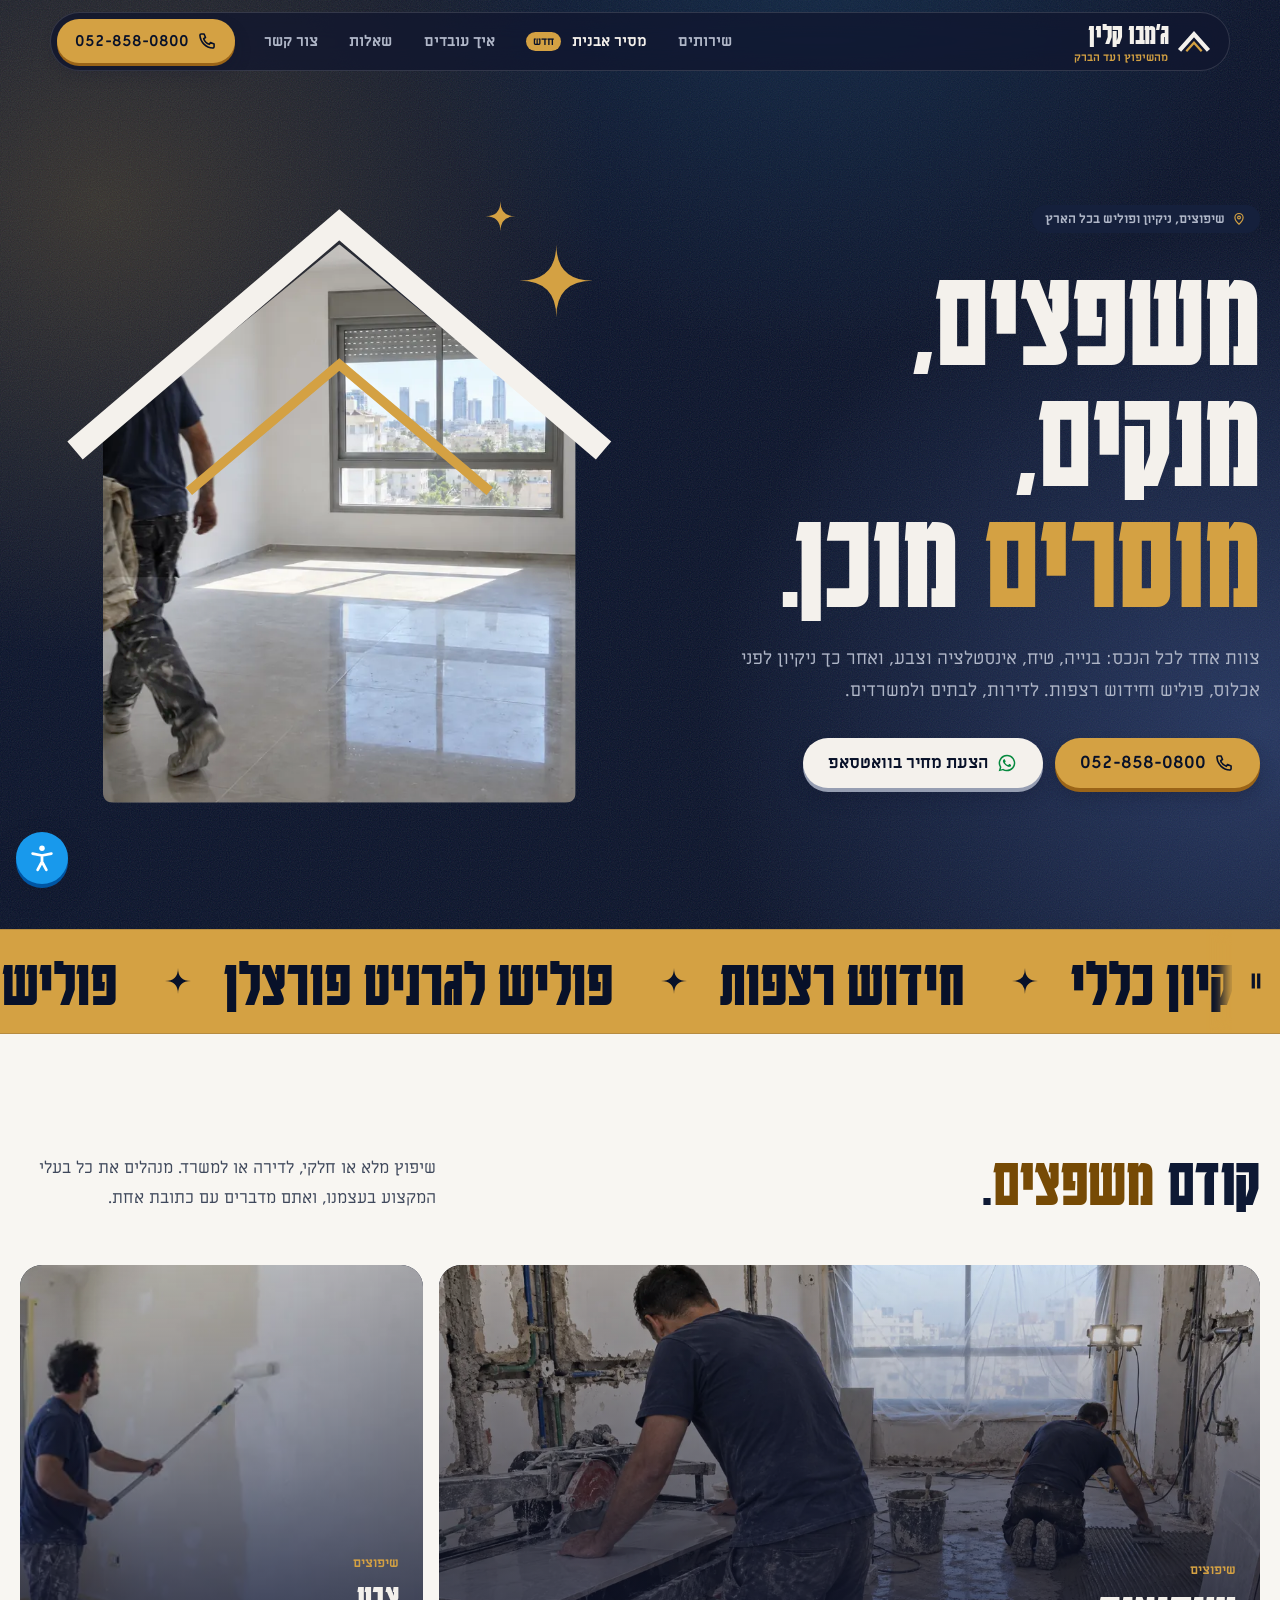
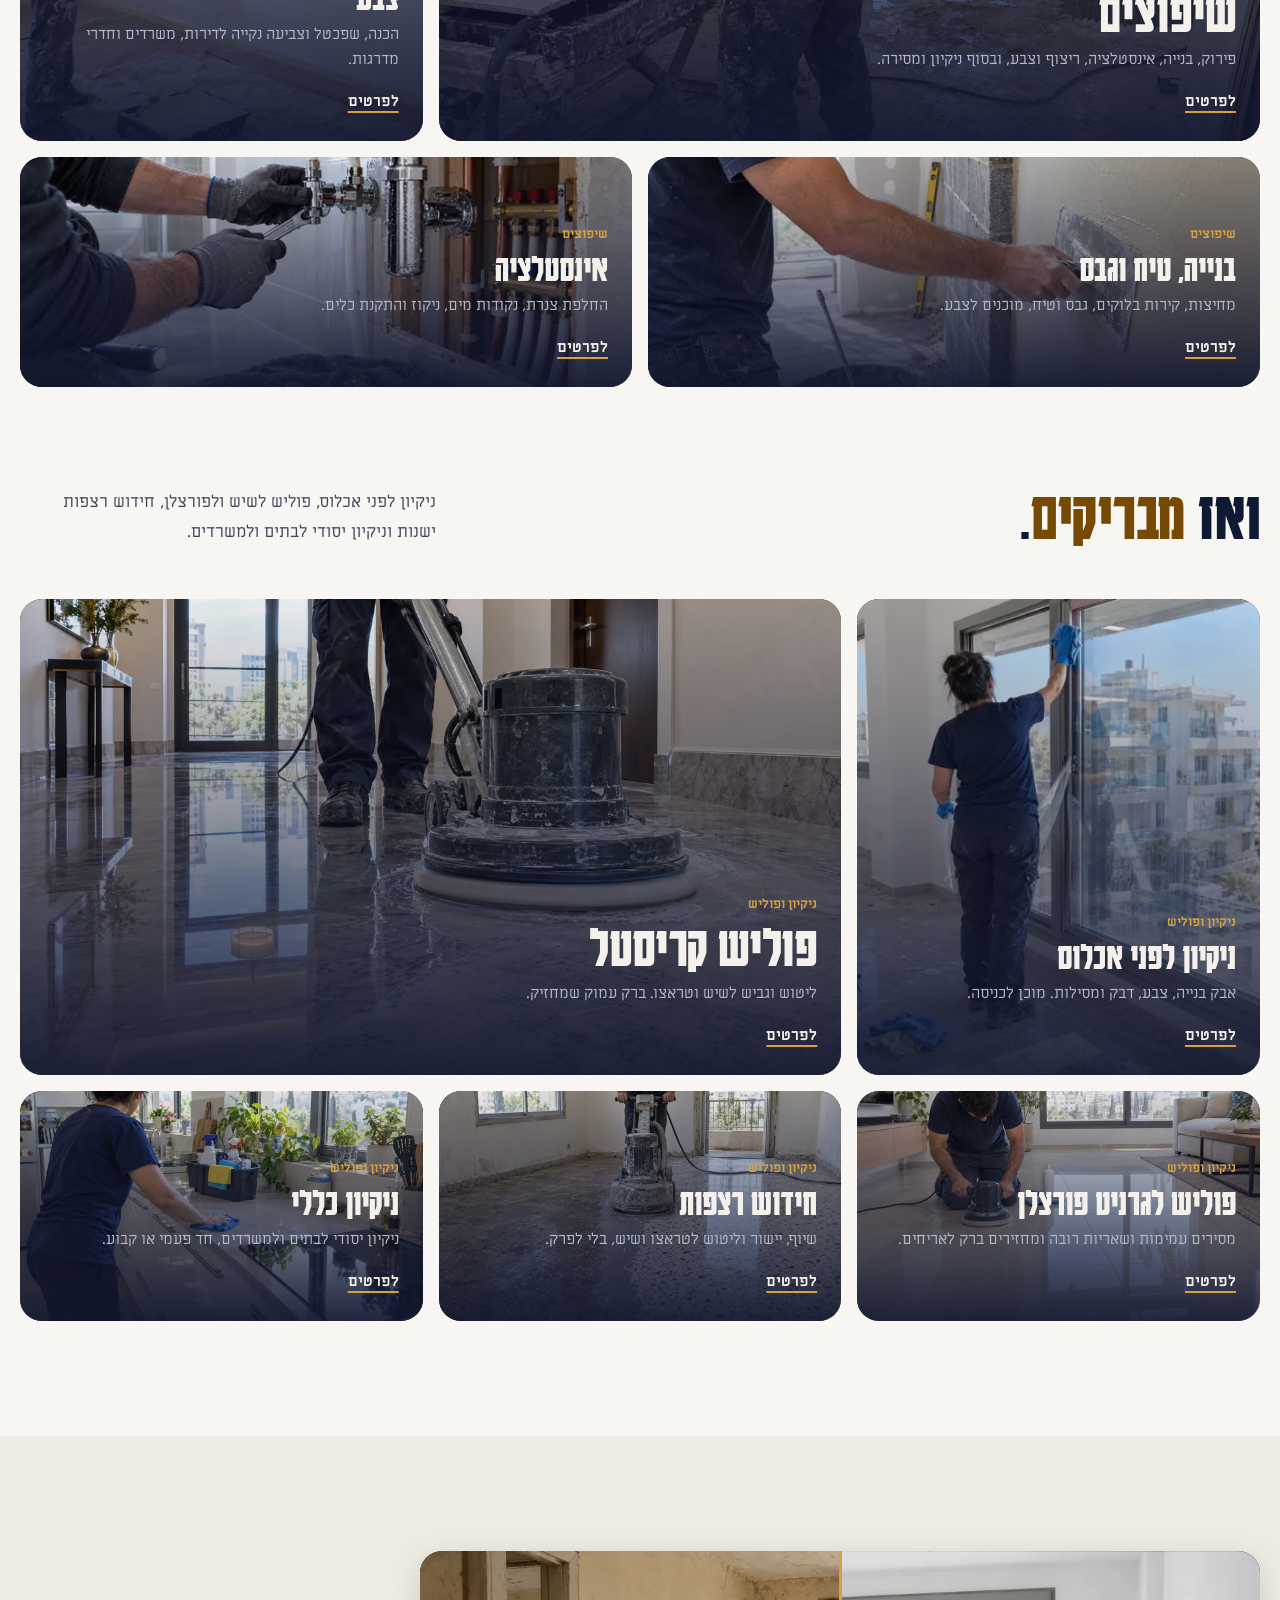
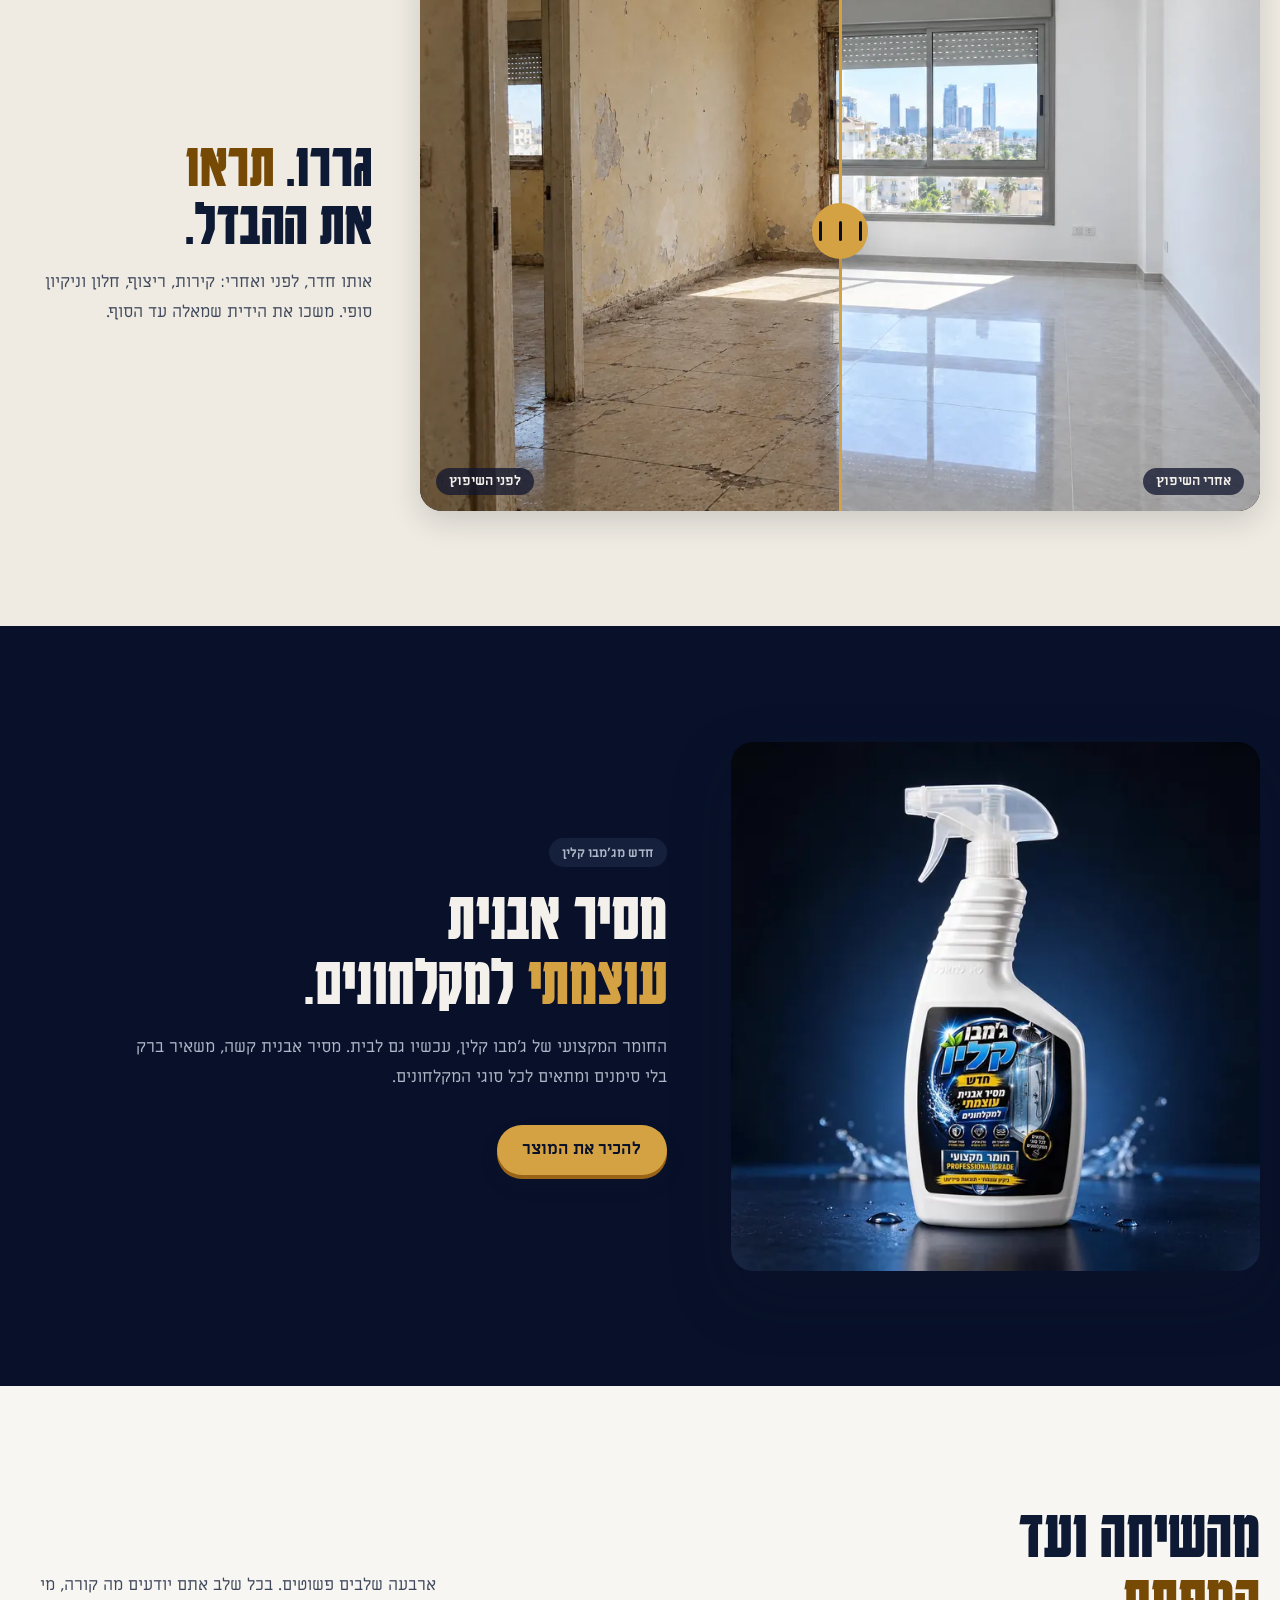
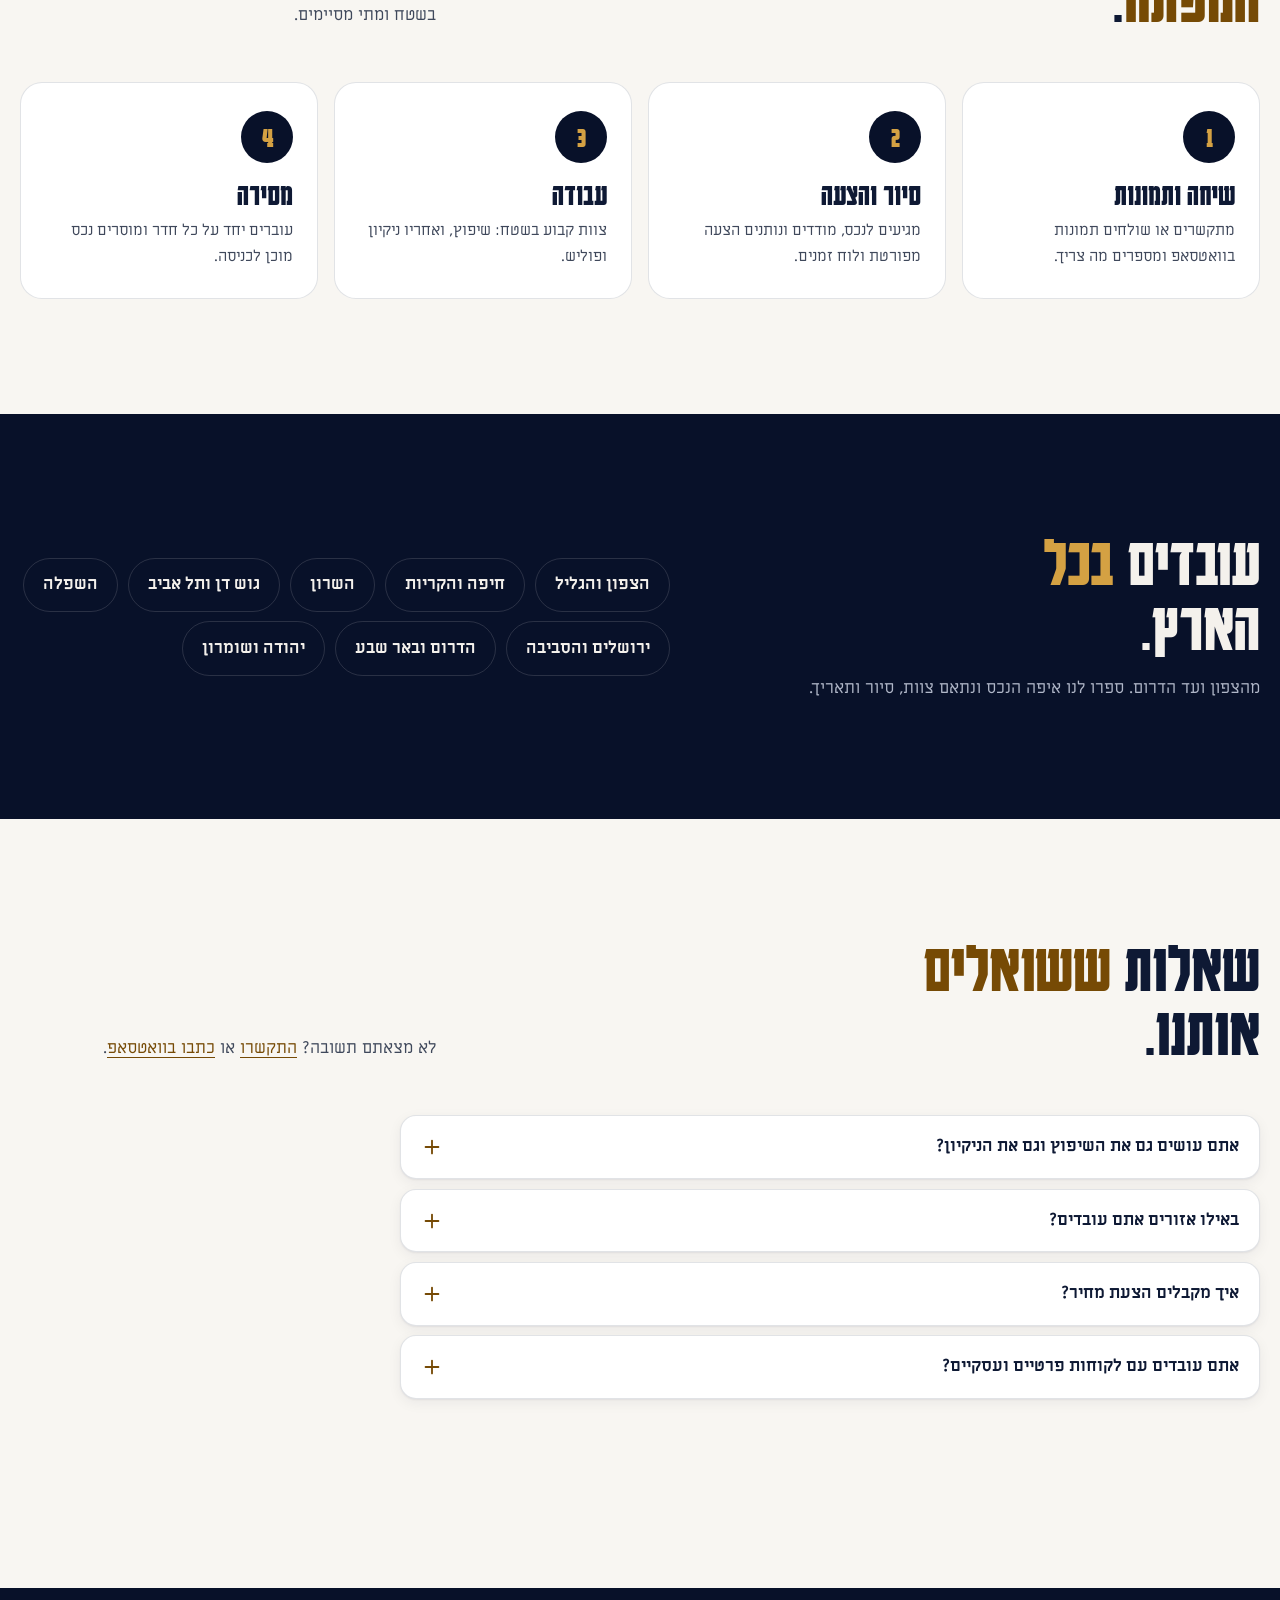
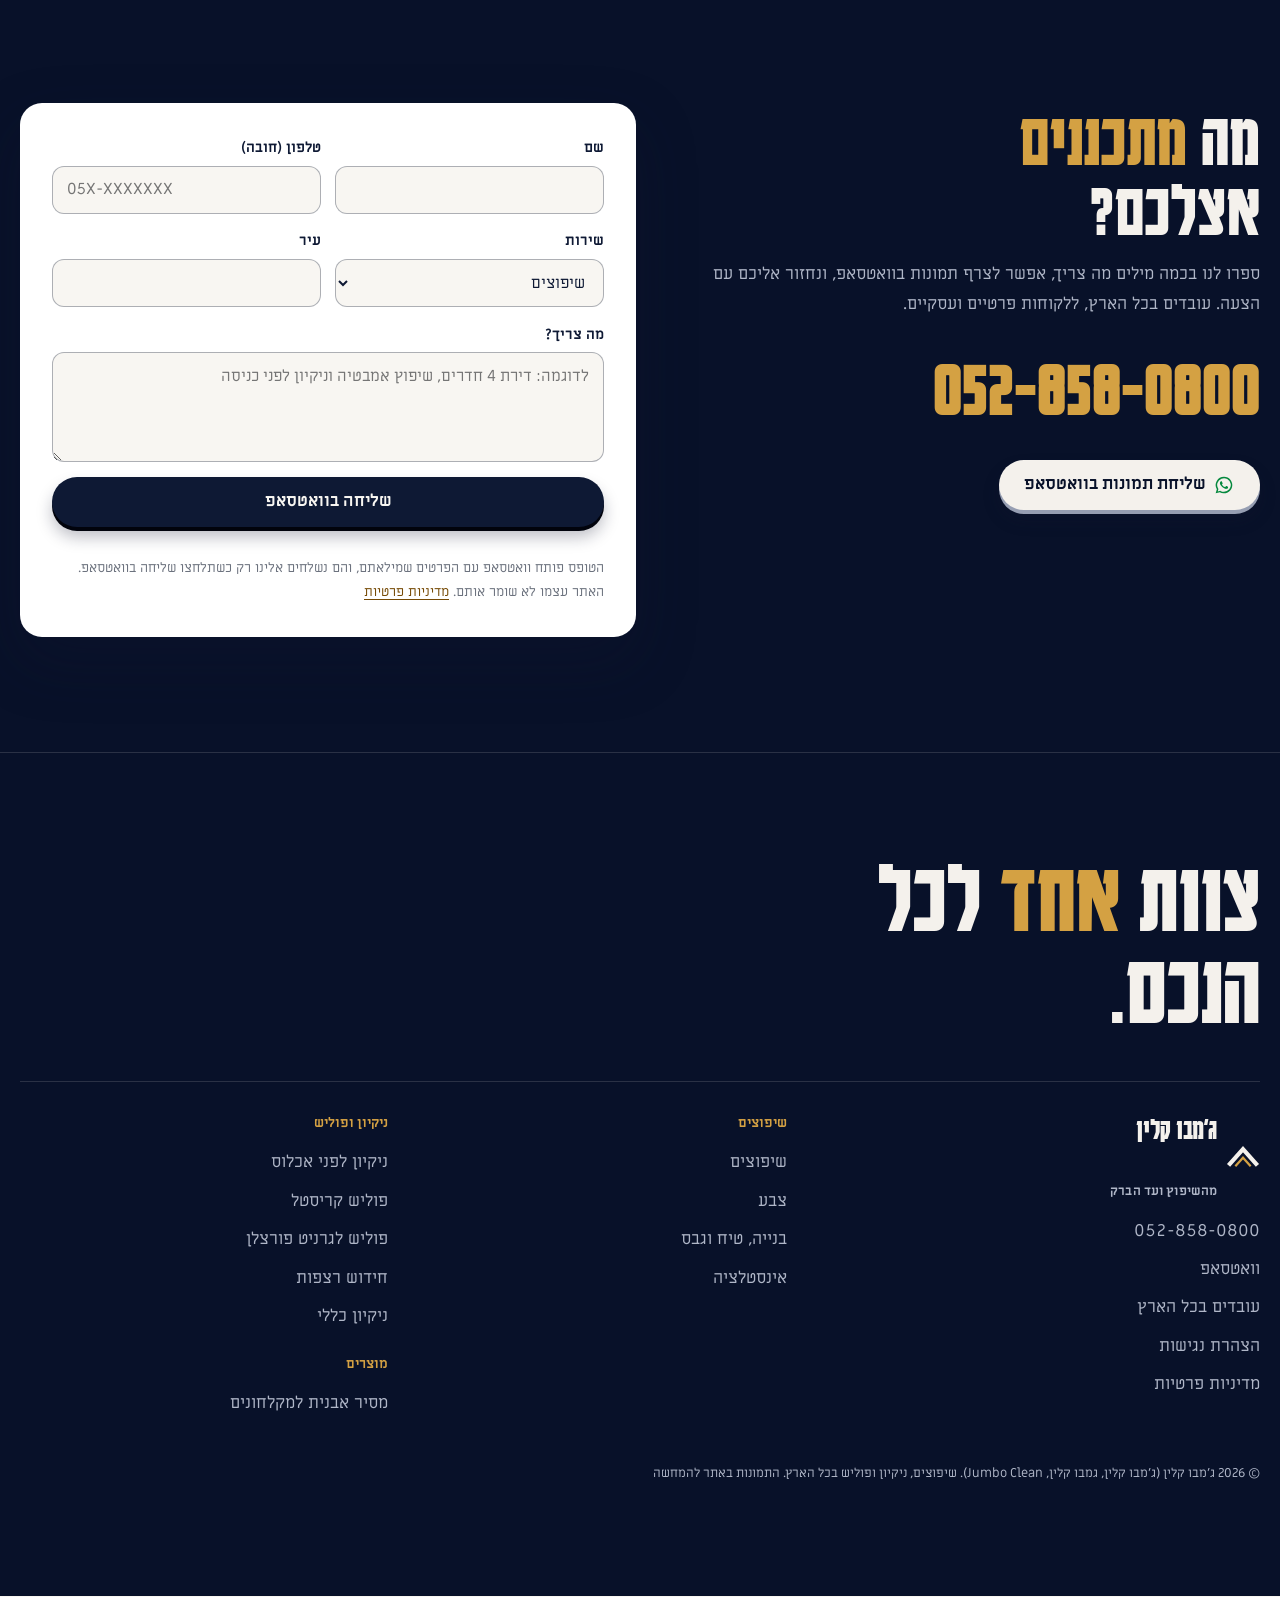
==== commit 9ee5c7a0: "feat: a product page for the shower descaler, teased from the home page /mesir-avnit/ with the produ" ====
--- a/index.html
+++ b/index.html
@@ -47,6 +47,7 @@
       <details><summary>שירותים</summary>
         <div class="mega"><div class="mega-col"><p class="menu-h">שיפוצים</p><a href="shiputzim/"><b>שיפוצים</b><span>שיפוץ דירה או משרד, מהפירוק ועד המסירה</span></a><a href="tzeva/"><b>צבע</b><span>צביעת דירות, משרדים וחדרי מדרגות</span></a><a href="bniya-vetiach/"><b>בנייה, טיח וגבס</b><span>קירות, מחיצות, טיח ותיקוני בנייה</span></a><a href="instalatzia/"><b>אינסטלציה</b><span>צנרת, נקודות מים וניקוז בשיפוץ</span></a></div><div class="mega-col"><p class="menu-h">ניקיון ופוליש</p><a href="nikayon-lifnei-iklus/"><b>ניקיון לפני אכלוס</b><span>דירה חדשה או אחרי שיפוץ, מוכנה לכניסה</span></a><a href="polish-kristal/"><b>פוליש קריסטל</b><span>ברק עמוק לשיש וטראצו</span></a><a href="polish-granit-porselan/"><b>פוליש לגרניט פורצלן</b><span>ניקוי עומק וברק לאריחי פורצלן</span></a><a href="chidush-ritzpot/"><b>חידוש רצפות</b><span>ליטוש וחידוש לטראצו ושיש ישנים</span></a><a href="nikayon-klali/"><b>ניקיון כללי</b><span>ניקיון יסודי לבתים ולמשרדים</span></a></div></div>
       </details>
+      <a href="mesir-avnit/" class="nav-new">מסיר אבנית <span>חדש</span></a>
       <a href="./#process">איך עובדים</a>
       <a href="./#faq">שאלות</a>
       <a href="#contact">צור קשר</a>
@@ -58,6 +59,7 @@
 <div class="sheet" id="sheet" role="dialog" aria-modal="true" aria-label="תפריט" hidden>
   <button class="icon-btn sheet-close" type="button" data-sheet><svg aria-hidden="true"><use href="#i-x"/></svg><span class="sr">סגירה</span></button>
   <p class="menu-h">שירותים</p><a href="shiputzim/">שיפוצים</a><a href="tzeva/">צבע</a><a href="bniya-vetiach/">בנייה, טיח וגבס</a><a href="instalatzia/">אינסטלציה</a><a href="nikayon-lifnei-iklus/">ניקיון לפני אכלוס</a><a href="polish-kristal/">פוליש קריסטל</a><a href="polish-granit-porselan/">פוליש לגרניט פורצלן</a><a href="chidush-ritzpot/">חידוש רצפות</a><a href="nikayon-klali/">ניקיון כללי</a>
+  <p class="menu-h">מוצרים</p><a href="mesir-avnit/">מסיר אבנית למקלחונים</a>
   <p class="menu-h">עוד</p><a href="./#process">איך עובדים</a><a href="./#faq">שאלות</a><a href="#contact">צור קשר</a>
 </div>
 <main id="main" tabindex="-1">
@@ -147,6 +149,17 @@
   </div>
 </div></div>
 </section>
+<section class="section night prod-teaser">
+  <div class="wrap prod-split">
+    <div class="prod-shot" data-reveal><img src="assets/img/product-studio-1200.webp" srcset="assets/img/product-studio-640.webp 640w, assets/img/product-studio-1200.webp 1200w, assets/img/product-studio-1800.webp 1800w" sizes="(max-width: 900px) 100vw, 45vw" width="1800" height="1800" alt="בקבוק ג׳מבו קלין מסיר אבנית עוצמתי למקלחונים" loading="lazy" decoding="async"></div>
+    <div>
+      <span class="tag tag-new">חדש מג׳מבו קלין</span>
+      <h2 data-split>מסיר אבנית<br><em>עוצמתי</em> למקלחונים.</h2>
+      <p class="lead" data-words>החומר המקצועי של ג׳מבו קלין, עכשיו גם לבית. מסיר אבנית קשה, משאיר ברק בלי סימנים ומתאים לכל סוגי המקלחונים.</p>
+      <div class="cta-row"><a class="btn btn-gold" href="mesir-avnit/" data-magnet>להכיר את המוצר</a></div>
+    </div>
+  </div>
+</section>
 <section class="section paper" id="process">
   <div class="wrap">
     <div class="head"><h2 data-split>מהשיחה ועד<br><em>המפתח</em>.</h2><p class="lead" data-words>ארבעה שלבים פשוטים. בכל שלב אתם יודעים מה קורה, מי בשטח ומתי מסיימים.</p></div>
@@ -193,7 +206,7 @@
       <div><a class="mark" href="./"><svg viewBox="0 0 40 28" aria-hidden="true"><use href="#i-roof"/></svg><span class="mark-t"><b>ג׳מבו קלין</b><small>מהשיפוץ ועד הברק</small></span></a>
         <ul style="margin-top:1rem"><li><a class="num" href="tel:0528580800">052-858-0800</a></li><li><a href="https://wa.me/972528580800" target="_blank" rel="noopener">וואטסאפ<span class="sr"> (נפתח בחלון חדש)</span></a></li><li><a href="#regions">עובדים בכל הארץ</a></li><li><a href="hatzharat-negishut/">הצהרת נגישות</a></li><li><a href="privacy/">מדיניות פרטיות</a></li></ul></div>
       <div><p class="menu-h">שיפוצים</p><ul><li><a href="shiputzim/">שיפוצים</a></li><li><a href="tzeva/">צבע</a></li><li><a href="bniya-vetiach/">בנייה, טיח וגבס</a></li><li><a href="instalatzia/">אינסטלציה</a></li></ul></div>
-      <div><p class="menu-h">ניקיון ופוליש</p><ul><li><a href="nikayon-lifnei-iklus/">ניקיון לפני אכלוס</a></li><li><a href="polish-kristal/">פוליש קריסטל</a></li><li><a href="polish-granit-porselan/">פוליש לגרניט פורצלן</a></li><li><a href="chidush-ritzpot/">חידוש רצפות</a></li><li><a href="nikayon-klali/">ניקיון כללי</a></li></ul></div>
+      <div><p class="menu-h">ניקיון ופוליש</p><ul><li><a href="nikayon-lifnei-iklus/">ניקיון לפני אכלוס</a></li><li><a href="polish-kristal/">פוליש קריסטל</a></li><li><a href="polish-granit-porselan/">פוליש לגרניט פורצלן</a></li><li><a href="chidush-ritzpot/">חידוש רצפות</a></li><li><a href="nikayon-klali/">ניקיון כללי</a></li></ul><p class="menu-h" style="margin-top:1.25rem">מוצרים</p><ul><li><a href="mesir-avnit/">מסיר אבנית למקלחונים</a></li></ul></div>
     </div>
     <small>© 2026 ג׳מבו קלין (ג'מבו קלין, גמבו קלין, Jumbo Clean). שיפוצים, ניקיון ופוליש בכל הארץ. התמונות באתר להמחשה</small>
   </div>
--- a/site.css
+++ b/site.css
@@ -357,3 +357,37 @@
 html.a11y-contrast-invert img,html.a11y-contrast-invert image{filter:invert(1) hue-rotate(180deg)}
 html.a11y-contrast-mono :is(.nav,main,footer,.dock,.sheet){filter:grayscale(1)}
 @media print{html[class*="a11y-"] :is(.nav,main,footer){filter:none!important}html[class*="a11y-text-"]{font-size:100%!important}.a11y-trigger,.a11y-panel,.dock,.nav{display:none!important}}
+
+/* ---------- product (מסיר אבנית) ---------- */
+.nav-links a.nav-new{color:var(--on-night)}
+.nav-new span{display:inline-block;margin-inline-start:.35rem;padding:.15rem .45rem;border-radius:var(--r-pill);background:var(--accent);color:var(--night);font-size:.7rem;line-height:1.2}
+.tag-new{background:var(--accent);color:var(--night)}
+.prod-split{display:grid;grid-template-columns:minmax(0,.9fr) minmax(0,1.1fr);gap:clamp(2rem,5vw,4rem);align-items:center}
+.prod-split h2{font-size:clamp(2.75rem,5.5vw,4.5rem);margin-top:1rem}
+.prod-split .lead{margin-top:1.25rem;color:var(--on-night-2);max-width:34rem}
+.prod-shot{border-radius:var(--r-card);overflow:hidden;box-shadow:var(--shadow-3);aspect-ratio:1/1}
+.prod-shot img{width:100%;height:100%;object-fit:cover}
+.prod-logo{width:min(240px,60%);height:auto;margin-top:1.25rem;filter:drop-shadow(0 8px 18px rgb(0 0 0 / .35))}
+.prod-hero h1{margin-top:.75rem}
+.feats{display:grid;grid-template-columns:repeat(4,1fr);gap:1rem}
+.feat{padding:1.5rem;border-radius:var(--r-card);background:var(--surface);border:1px solid var(--border);transition:border-color .25s,transform .35s var(--ease-out)}
+.feat:hover{border-color:var(--border-hover);transform:translateY(-3px)}
+.feat svg{width:30px;height:30px;fill:var(--accent)}
+.feat h3{font-size:2rem;margin-top:.75rem}
+.feat p{margin-top:.5rem;color:var(--text-secondary);font-size:.98rem;line-height:1.65}
+.prod-gallery{display:grid;grid-template-columns:minmax(0,1fr) minmax(0,1fr);gap:clamp(2rem,5vw,4rem);align-items:start}
+.prod-gallery figure{margin:0;border-radius:var(--r-card);overflow:hidden;box-shadow:var(--shadow-2)}
+.prod-gallery figure img{width:100%;height:100%;object-fit:cover}
+.prod-tall{aspect-ratio:4/5}
+.prod-wide{aspect-ratio:4/3;margin-top:2rem!important}
+.prod-gallery-copy h2{font-size:clamp(2.75rem,5.5vw,4.5rem)}
+.use-steps{list-style:none;margin:1.5rem 0 0;padding:0;display:grid;gap:.75rem}
+.use-steps li{display:flex;gap:.9rem;align-items:center;padding:.9rem 1rem;background:var(--surface);border:1px solid var(--border);border-radius:16px}
+.use-steps b{display:grid;place-items:center;width:40px;height:40px;flex:none;border-radius:50%;background:var(--night);color:var(--accent);font:700 1.5rem/1 var(--font-display)}
+.note-label{margin-top:1rem;font-size:.9rem;color:var(--text-secondary)}
+.prod-cta-in{text-align:center;display:grid;justify-items:center;gap:1.25rem}
+.prod-cta-in h2{font-size:clamp(3rem,7vw,5.5rem)}
+.prod-cta-in p{color:var(--on-night-2)}
+@media (max-width:980px){.feats{grid-template-columns:1fr 1fr}}
+@media (max-width:900px){.prod-split,.prod-gallery{grid-template-columns:1fr}}
+@media (max-width:560px){.feats{grid-template-columns:1fr}}
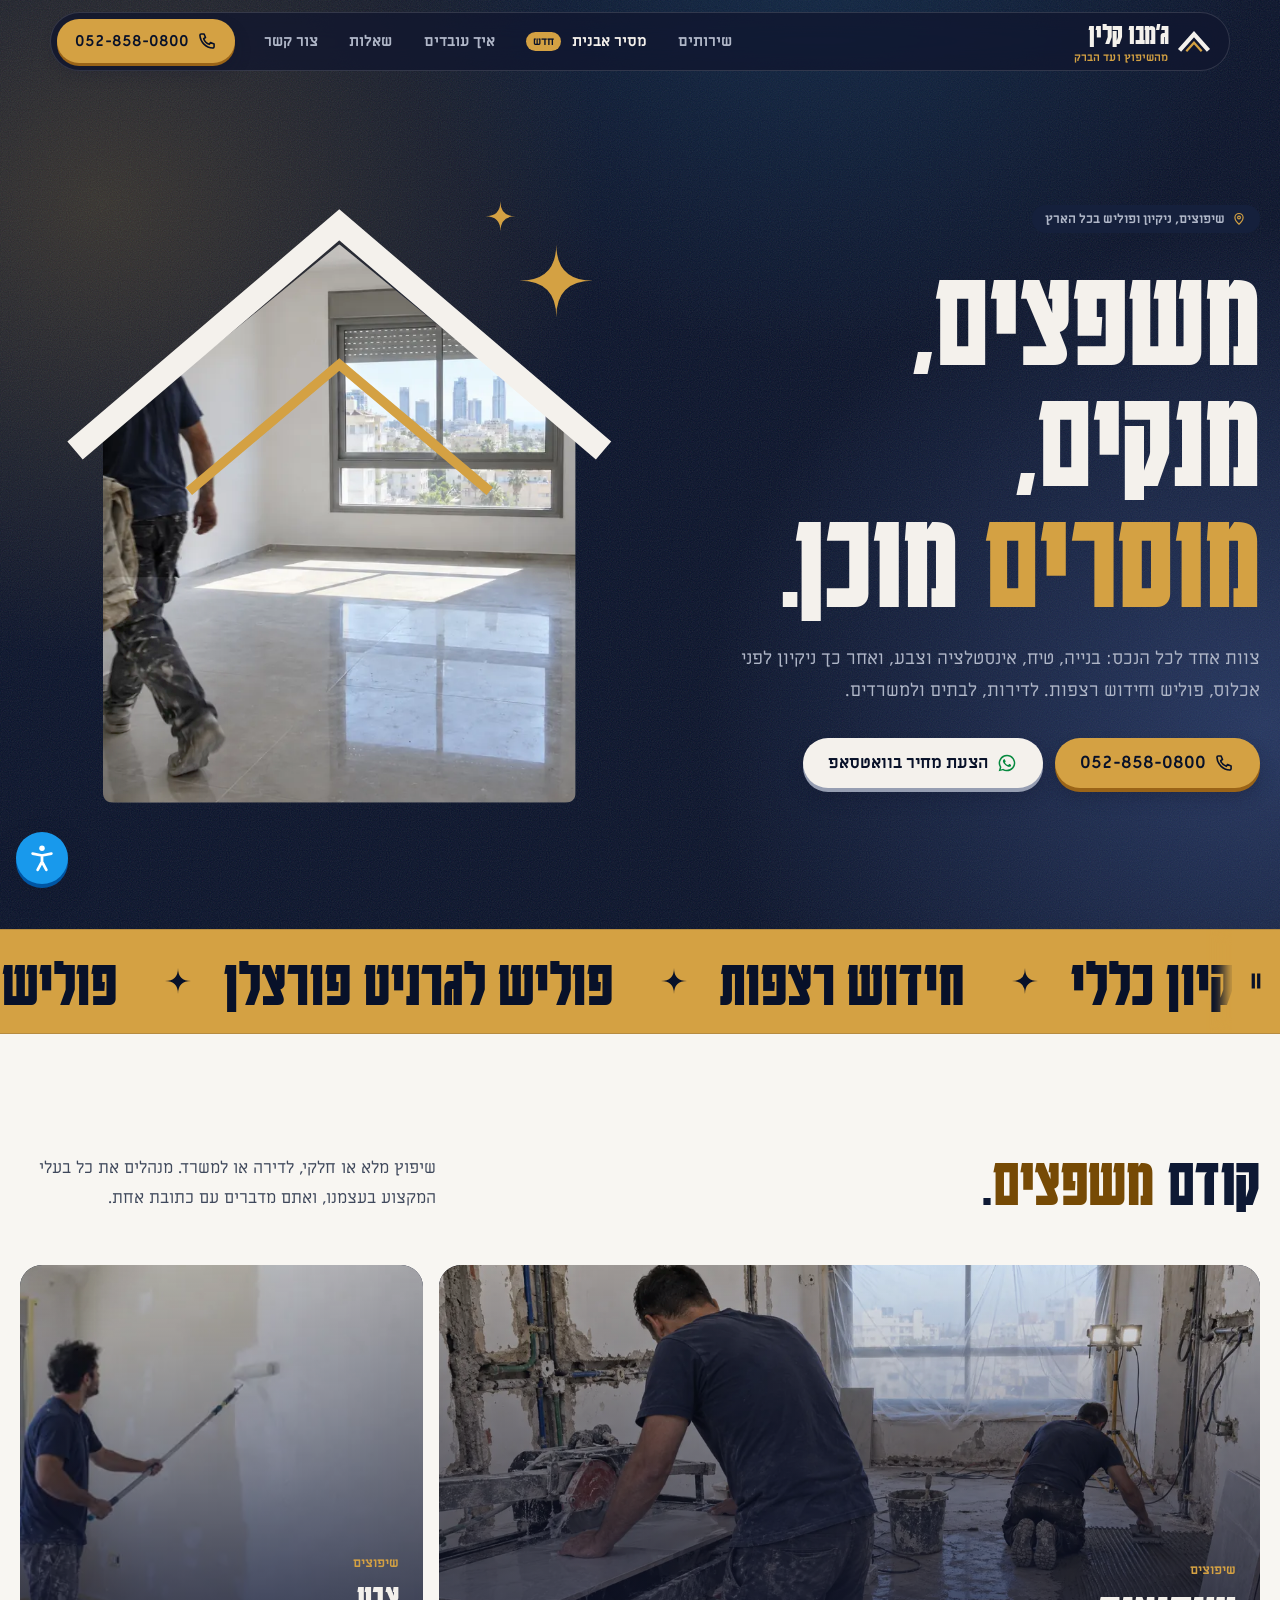
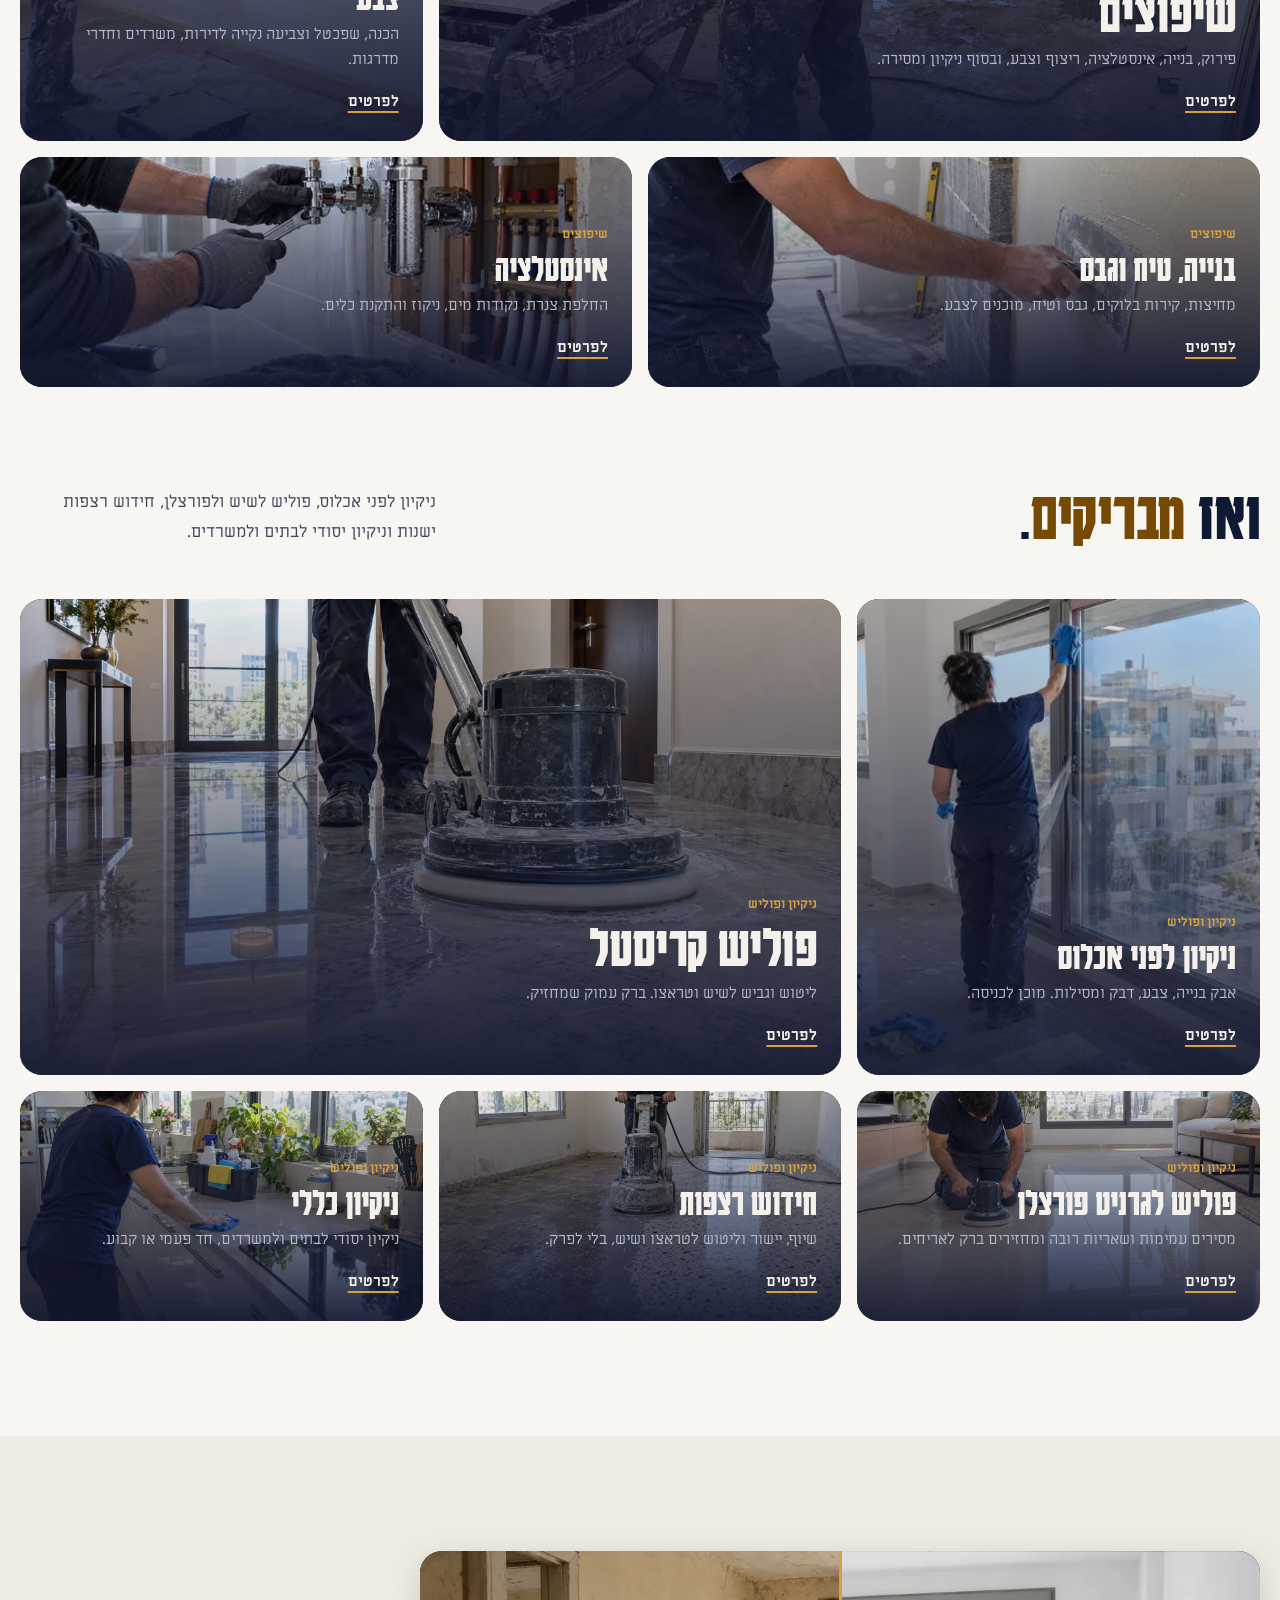
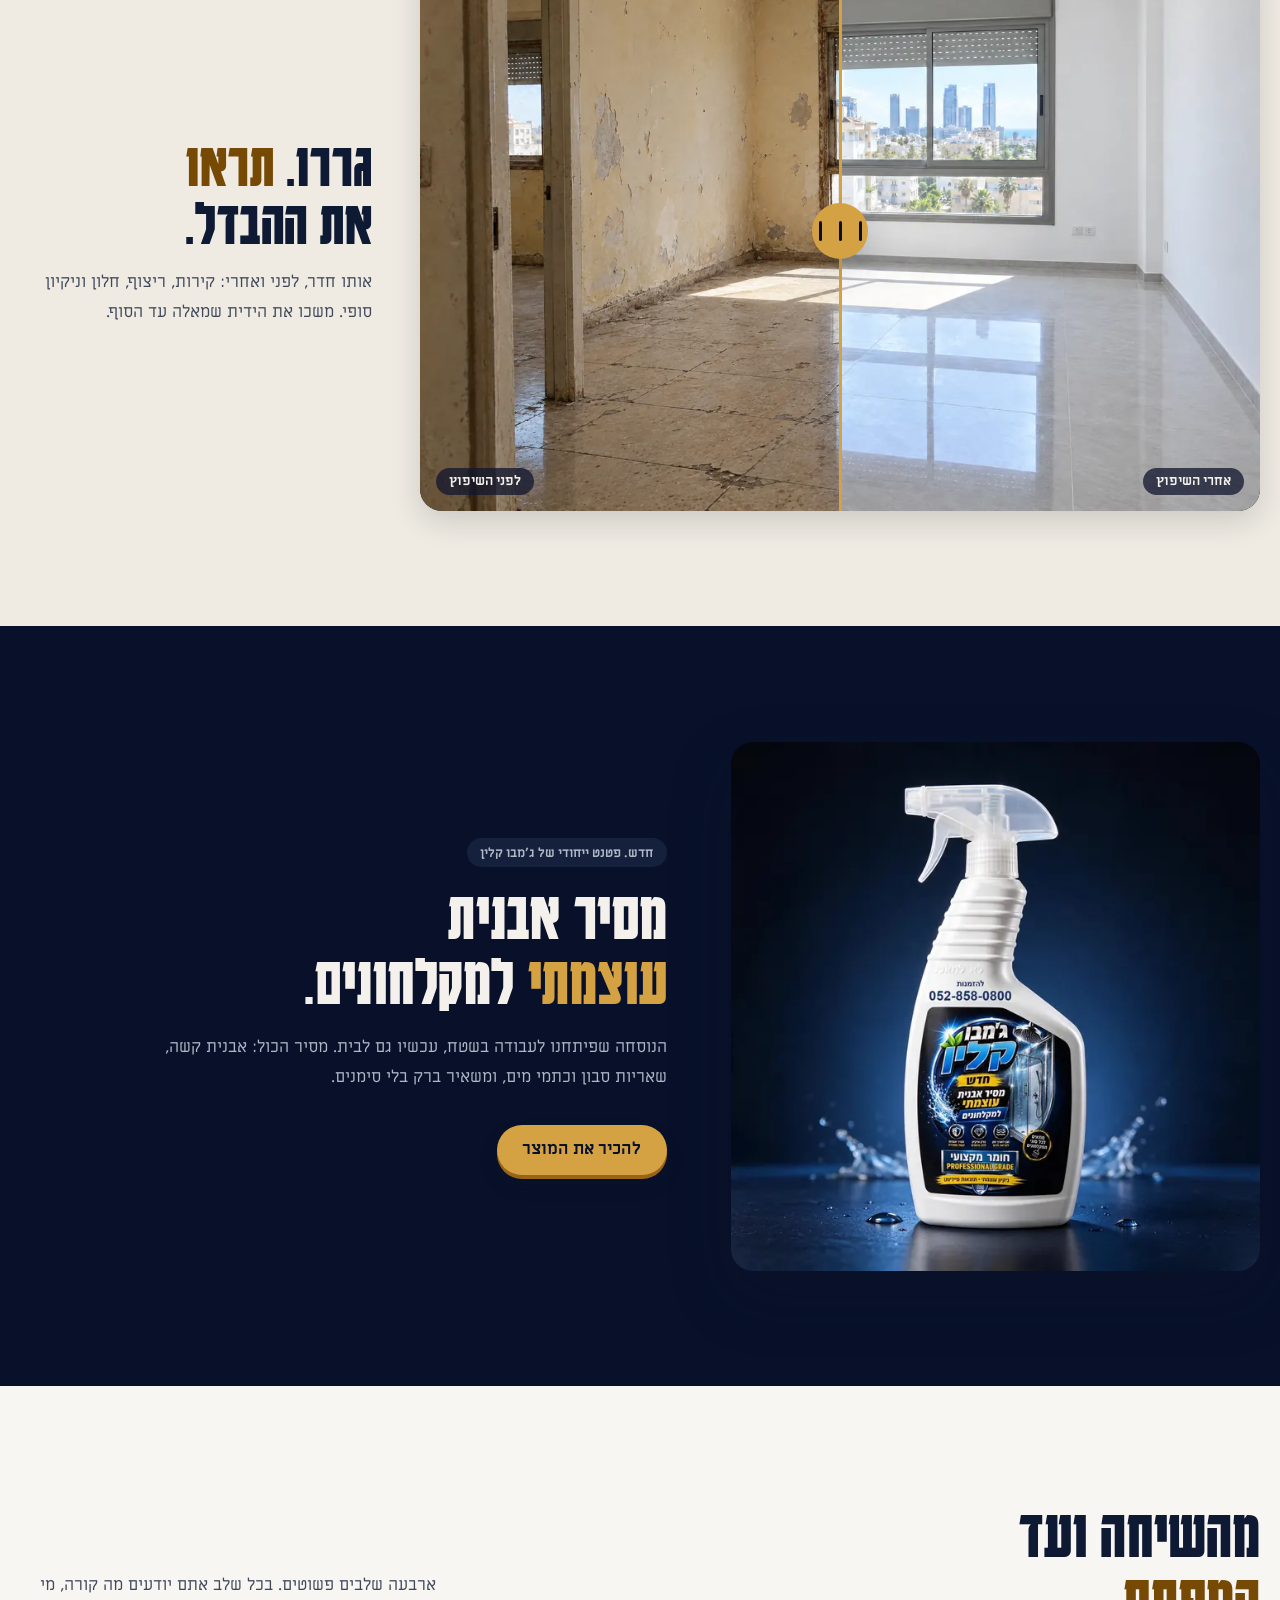
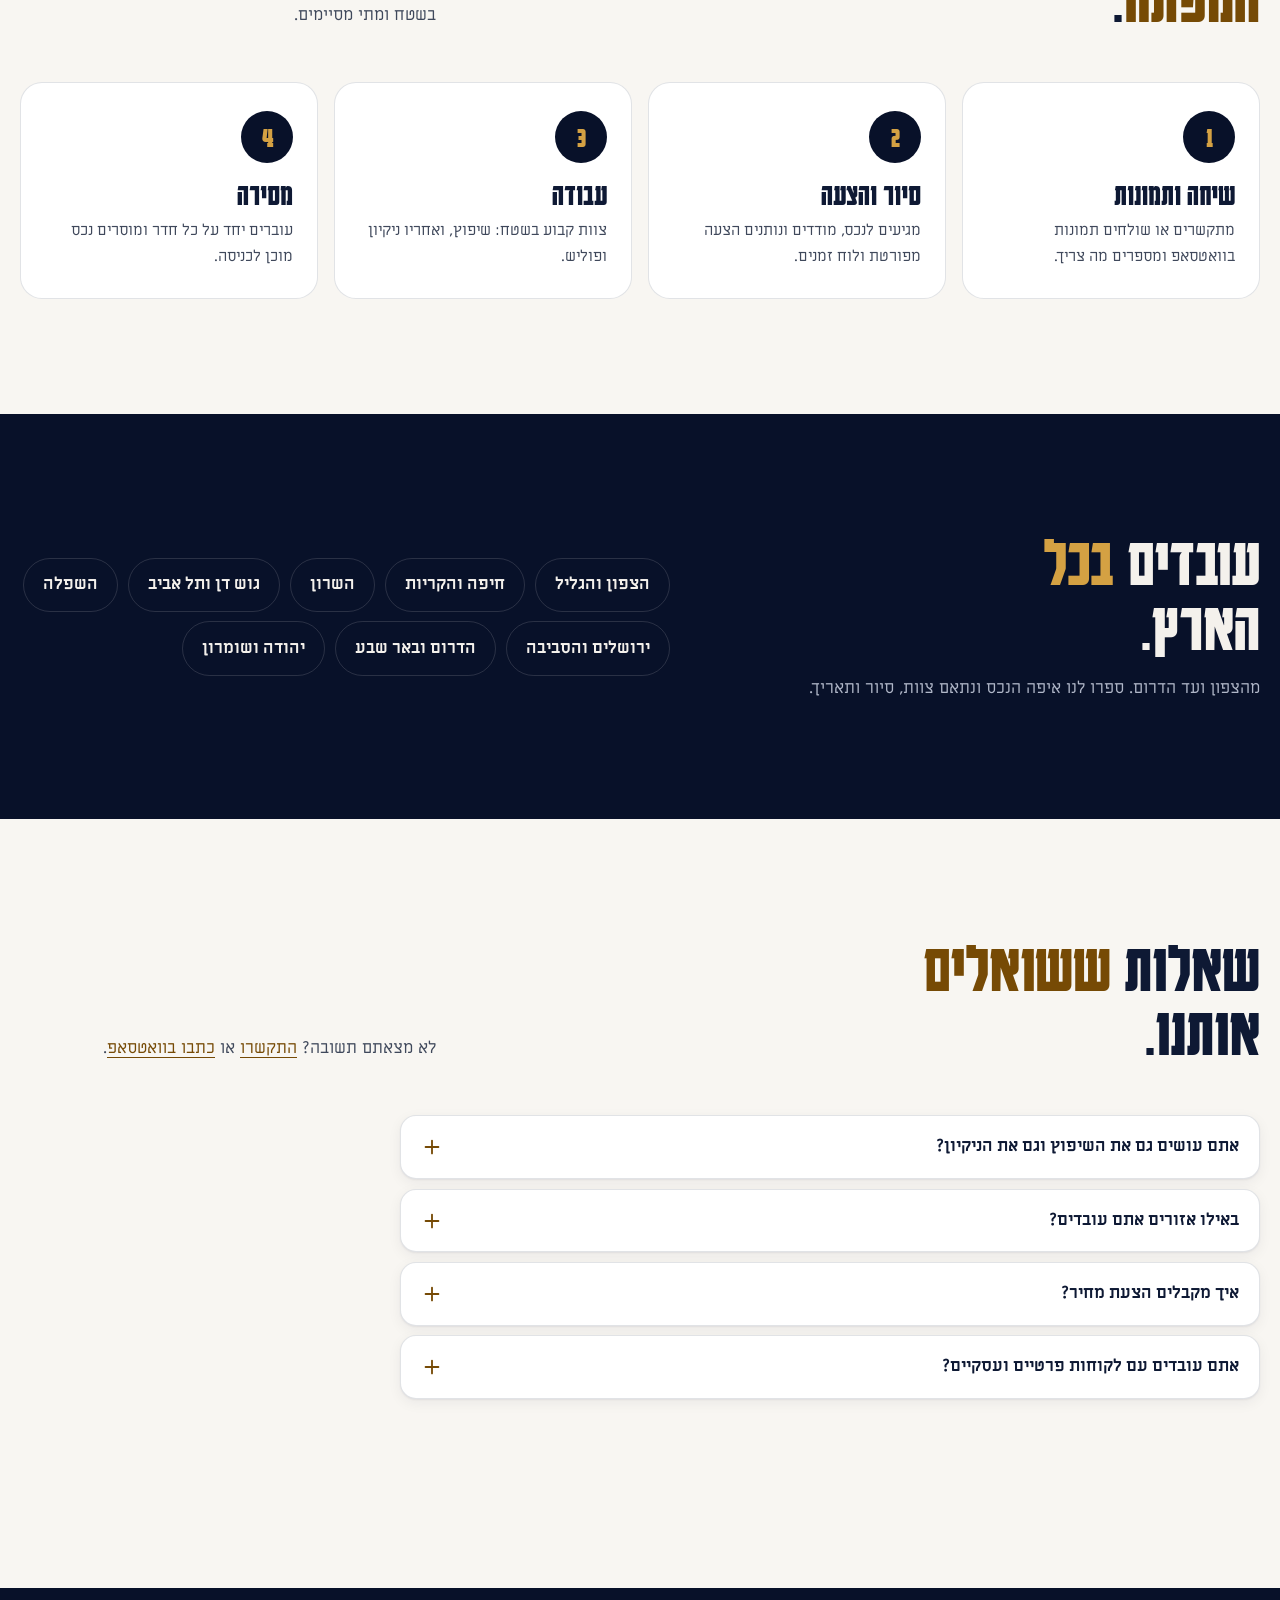
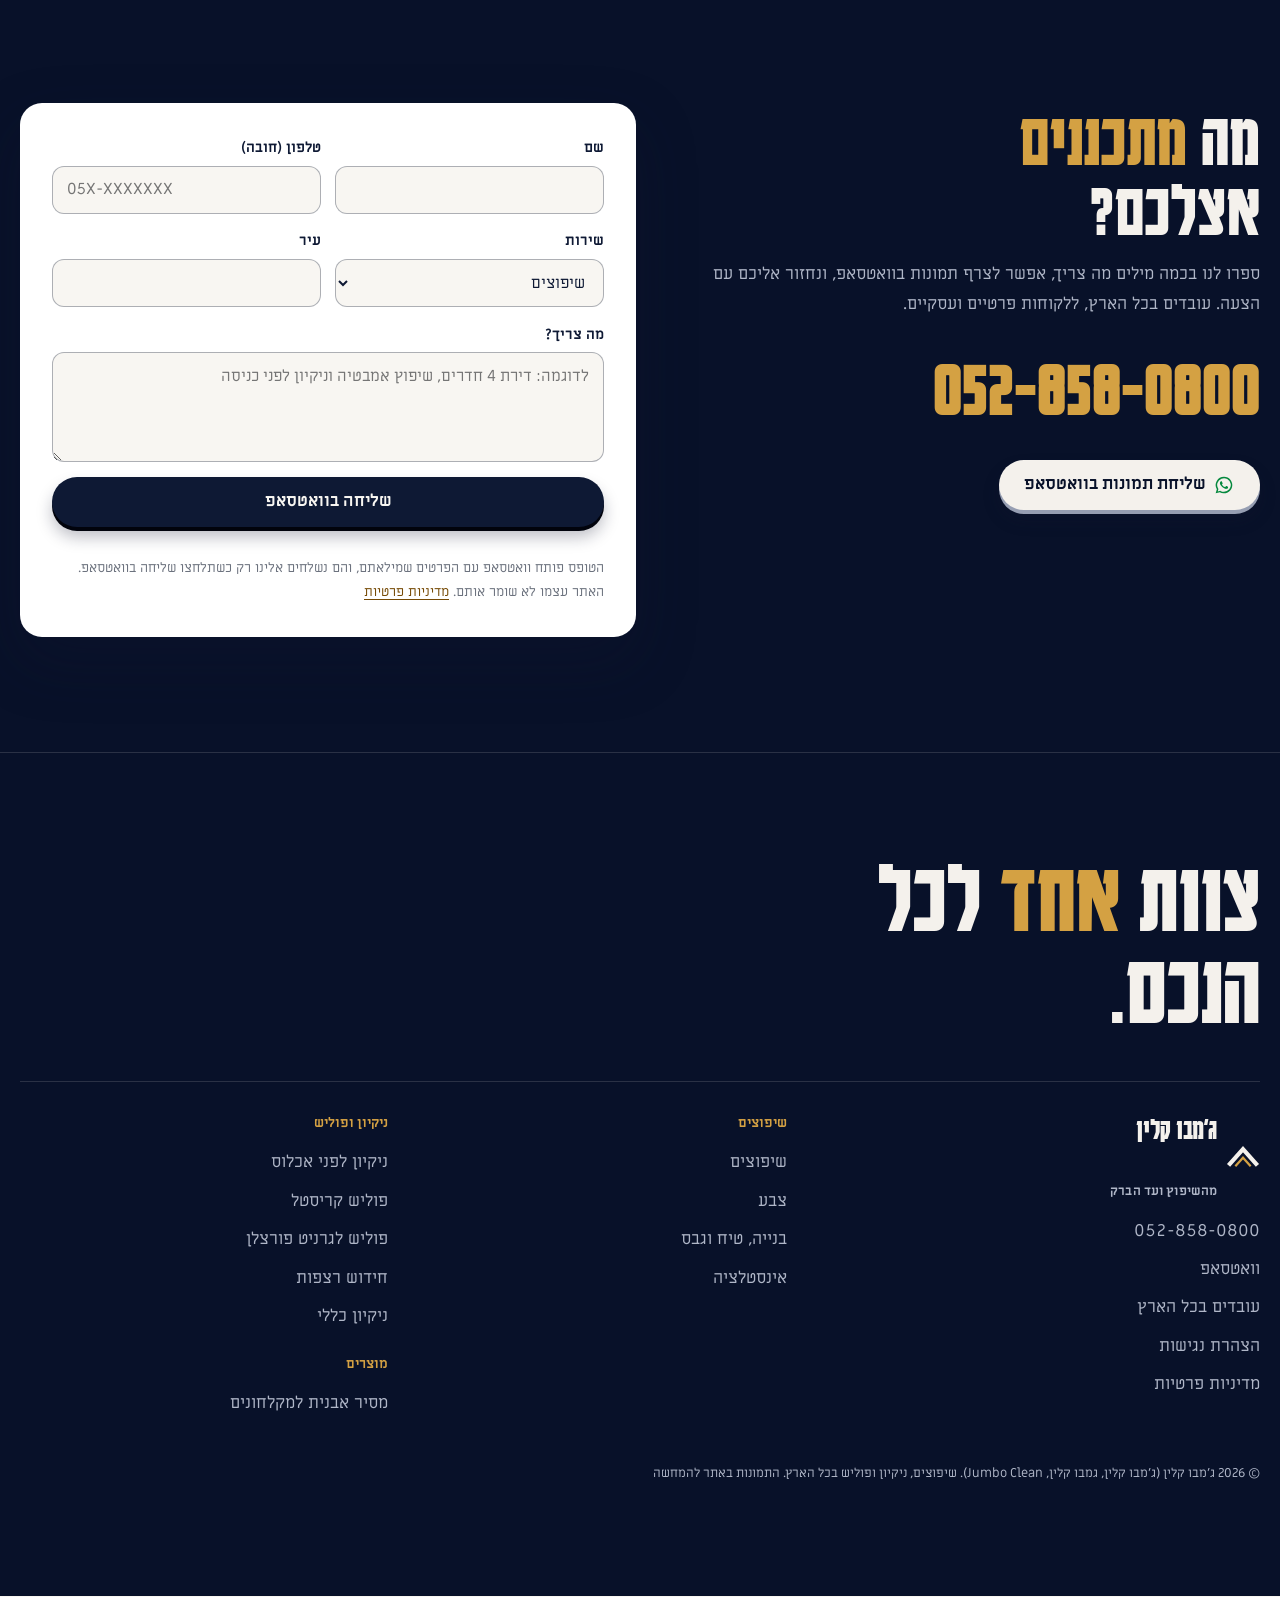
==== commit bb9db953: "feat: market the descaler as a patented formula that removes everything, with faucet and shower befo" ====
--- a/index.html
+++ b/index.html
@@ -153,9 +153,9 @@
   <div class="wrap prod-split">
     <div class="prod-shot" data-reveal><img src="assets/img/product-studio-1200.webp" srcset="assets/img/product-studio-640.webp 640w, assets/img/product-studio-1200.webp 1200w, assets/img/product-studio-1800.webp 1800w" sizes="(max-width: 900px) 100vw, 45vw" width="1800" height="1800" alt="בקבוק ג׳מבו קלין מסיר אבנית עוצמתי למקלחונים" loading="lazy" decoding="async"></div>
     <div>
-      <span class="tag tag-new">חדש מג׳מבו קלין</span>
+      <span class="tag tag-new">חדש. פטנט ייחודי של ג׳מבו קלין</span>
       <h2 data-split>מסיר אבנית<br><em>עוצמתי</em> למקלחונים.</h2>
-      <p class="lead" data-words>החומר המקצועי של ג׳מבו קלין, עכשיו גם לבית. מסיר אבנית קשה, משאיר ברק בלי סימנים ומתאים לכל סוגי המקלחונים.</p>
+      <p class="lead" data-words>הנוסחה שפיתחנו לעבודה בשטח, עכשיו גם לבית. מסיר הכול: אבנית קשה, שאריות סבון וכתמי מים, ומשאיר ברק בלי סימנים.</p>
       <div class="cta-row"><a class="btn btn-gold" href="mesir-avnit/" data-magnet>להכיר את המוצר</a></div>
     </div>
   </div>
--- a/site.css
+++ b/site.css
@@ -391,3 +391,7 @@
 @media (max-width:980px){.feats{grid-template-columns:1fr 1fr}}
 @media (max-width:900px){.prod-split,.prod-gallery{grid-template-columns:1fr}}
 @media (max-width:560px){.feats{grid-template-columns:1fr}}
+
+/* mobile dock: two buttons always fit, even at 320px */
+.dock .btn{min-width:0;padding:0 .8rem;gap:.4rem;font-size:.98rem}
+.dock .btn .sr{position:absolute}
